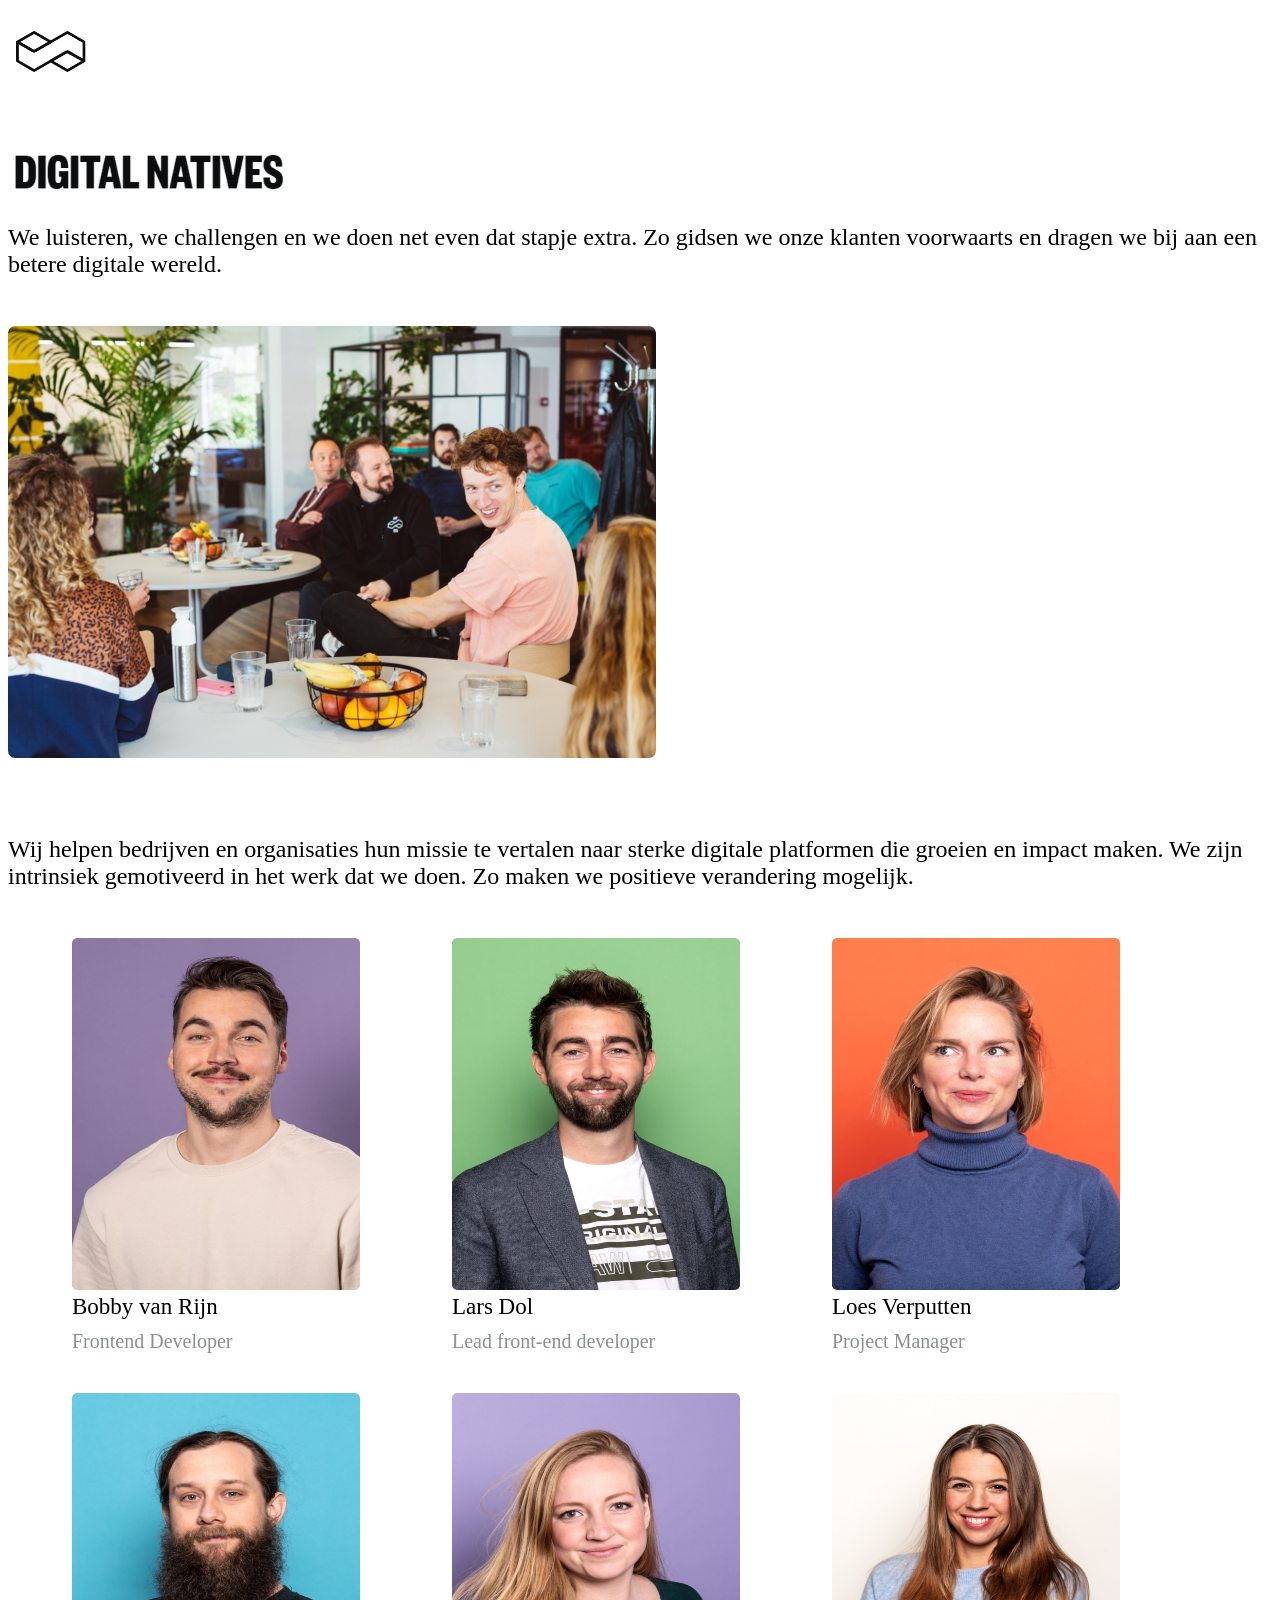
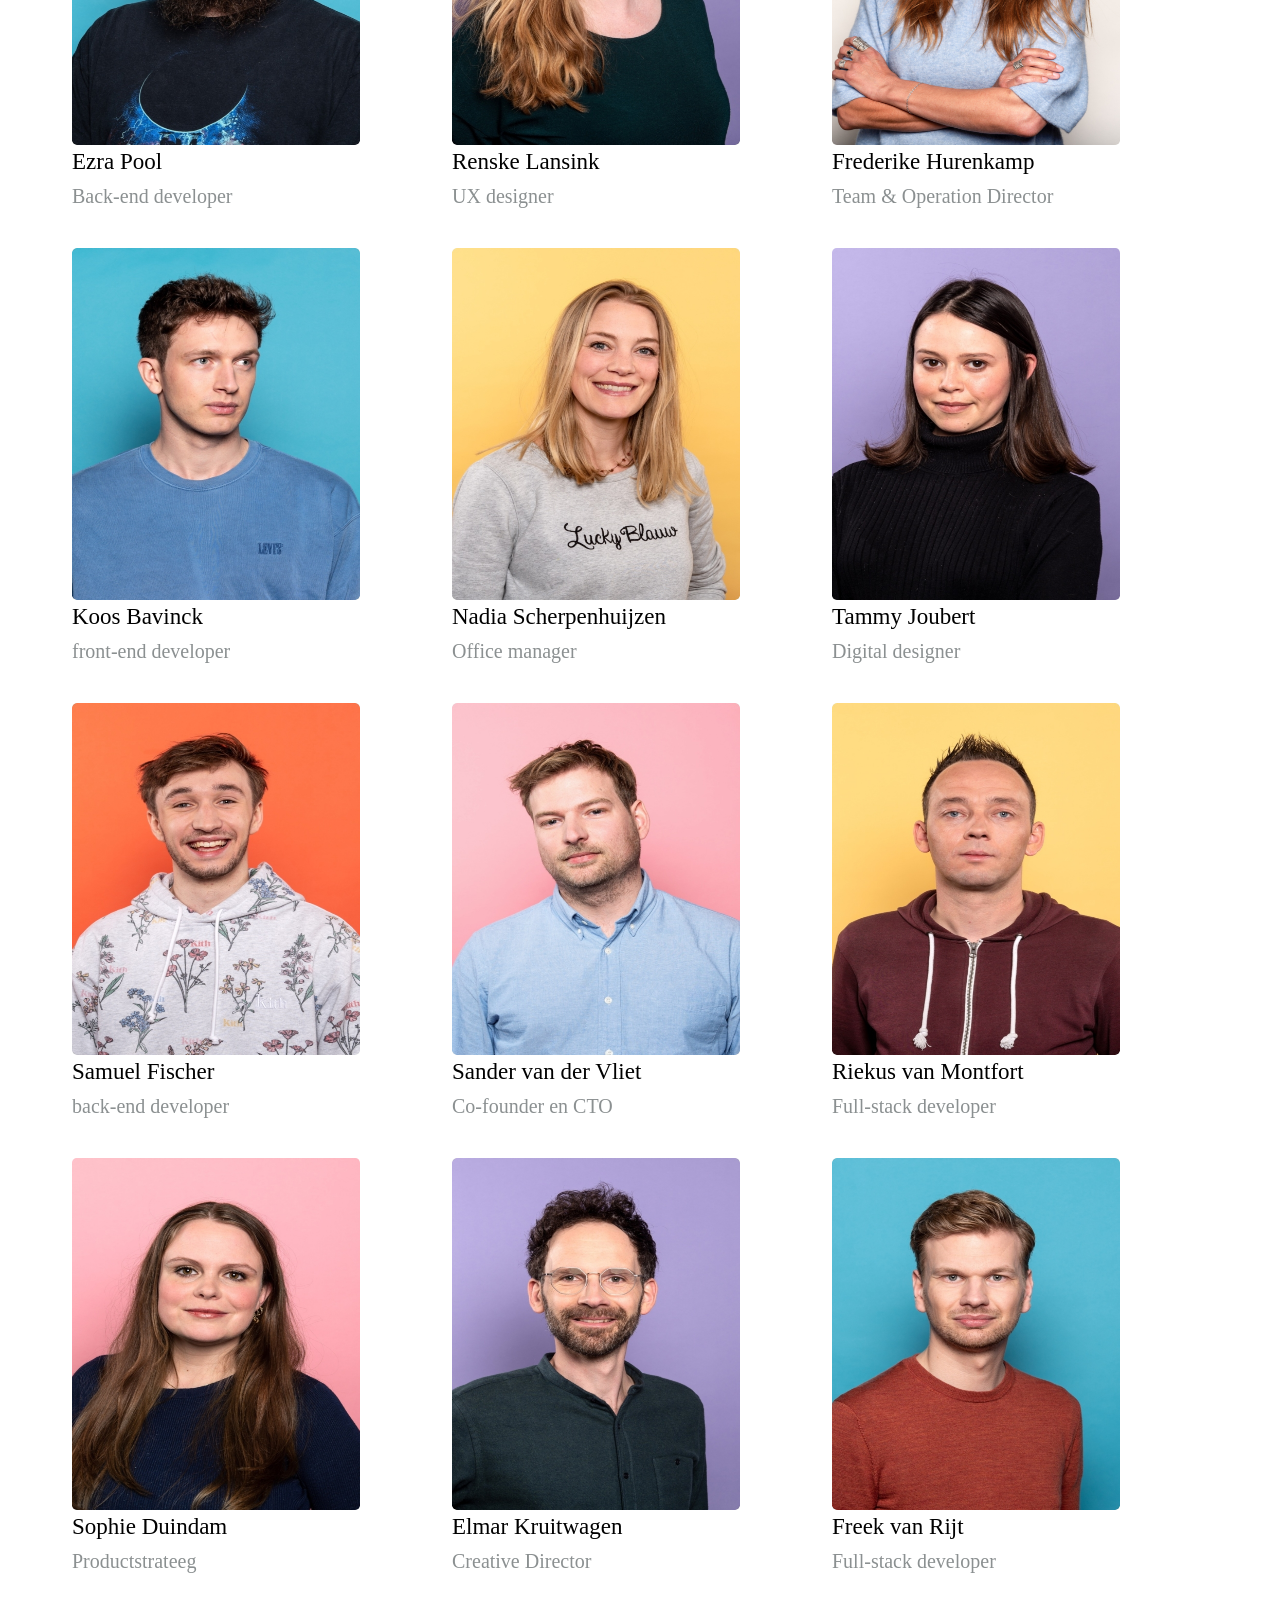
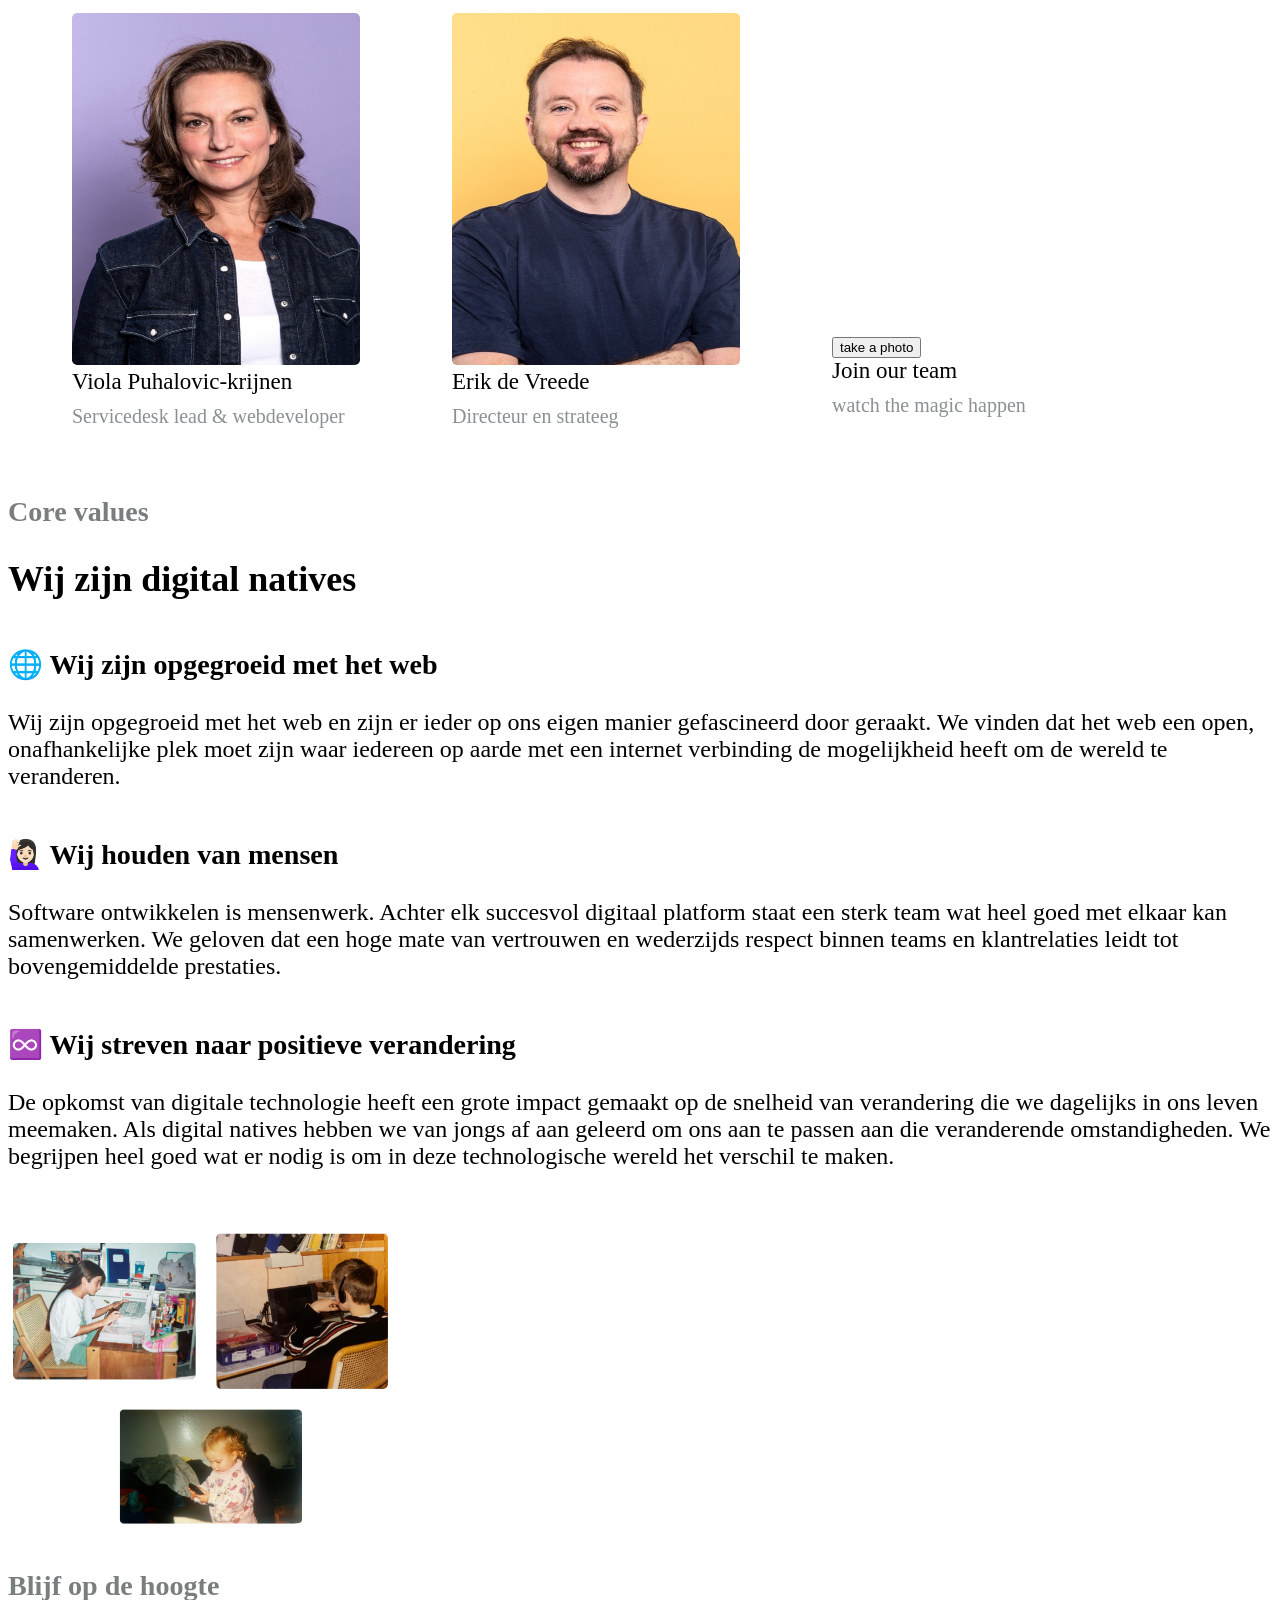
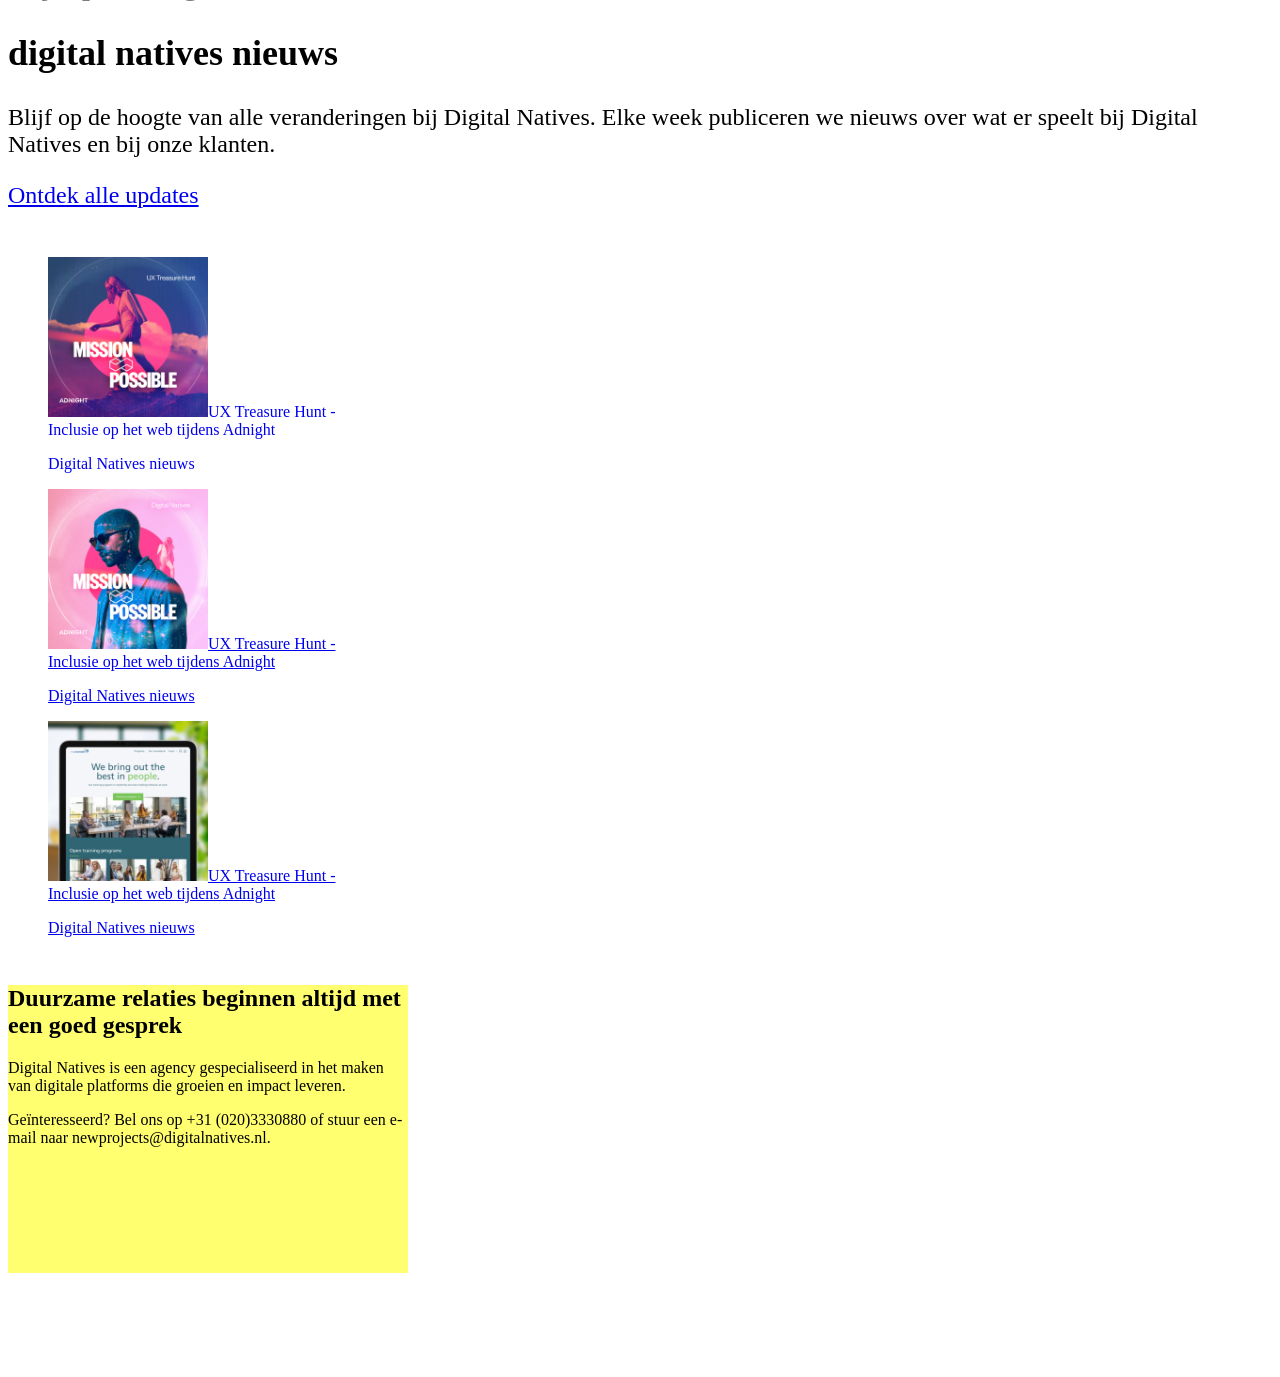
==== index.html @ a5abe955 "removed" ====
<!DOCTYPE html>
<html lang="nl">
<meta charset="UTF-8">
<meta name="viewport" content="width=device-width,initial-scale=1.0">
<link rel="stylesheet" href="./style.css">

<head>
    <title>Digital natives</title>
</head>


<body>
    <header>
        <div><img class="logo" src="./assets/logo screenshot.png" alt="logo digital natives"></div>
        <div><img class="hamburger-placeholder" src="./assets/hamburger_placeholder.png" alt="hamburger menu"></div>
    </header>

    <div> <img class="digital-natives" src="./assets/digital screenshot.png" alt="digital natives"></div>
    <main>

        <section class="text">We luisteren, we challengen en we doen net even dat stapje extra. Zo gidsen we onze
            klanten voorwaarts en dragen we bij
            aan een betere digitale wereld.</section>

        <section class="text">
            <div><img class="group-img" src="./assets/FINALS_DigitalNatives_©IrisDuvekot_020721_0322_©IrisDuvekot.jpg"
                    alt="foto van team digital natives"></div>
        </section>

        <section class="text">Wij helpen bedrijven en organisaties hun missie te vertalen naar sterke digitale
            platformen die groeien en impact maken.
            We zijn intrinsiek gemotiveerd in het werk dat we doen. Zo maken we positieve verandering mogelijk.
        </section>

        <section class="team-container">
            <div class="team-members">
                <div class="team-member-card">
                    <!-- <img class="team-member-sprite" src="./assets/developer.gif" alt="jim carreys riddler pixel sprite"> -->
                    <img class="team-member-img" src="./assets/Digital-Natives-Bobby.png"
                        alt=" foto van Bobby van Rijn">
                    <div class="team-member-details">
                        <div class="member-name">Bobby van Rijn</div>
                        <div class="member-job">Frontend Developer</div>
                    </div>
                </div>

                <div class="team-member-card">
                    <!-- <img class="team-member-sprite" src="./assets/developer.gif" alt="jim carreys riddler pixel sprite"> -->
                    <img class="team-member-img" src="./assets/Digital-Natives-Lars-1_2021-06-16-093903_nlkh.jpg"
                        alt=" foto van Lars Dol">
                    <div class="team-member-details">
                        <div class="member-name">Lars Dol</div>
                        <div class="member-job">Lead front-end developer</div>
                    </div>
                </div>

                <div class="team-member-card">
                    <!-- <img class="team-member-sprite" src="./assets/developer.gif" alt="pixel art cat"> -->
                    <img class="team-member-img" src="./assets/Digital-Natives-Loes-1_2021-06-16-093930_hazm.jpg"
                        alt=" foto van Loes Verputten">
                    <div class="team-member-details">
                        <div class="member-name">Loes Verputten</div>
                        <div class="member-job">Project Manager</div>
                    </div>
                </div>

                <div class="team-member-card">
                    <!-- <img class="team-member-sprite" src="./assets/developer.gif" alt="developer on laptop"> -->
                    <img class="team-member-img" src="./assets/Digital-Natives-Ezra-1_2021-06-16-093507_iihz.jpg"
                        alt=" foto van Ezra Pool">
                    <div class="team-member-details">
                        <div class="member-name">Ezra Pool</div>
                        <div class="member-job">Back-end developer</div>
                    </div>
                </div>

                <div class="team-member-card">
                    <!-- <img class="team-member-sprite" src="./assets/developer.gif" alt="pixel art cat"> -->
                    <img class="team-member-img" src="./assets/Digital-Natives-Renske-1_2021-06-16-094002_yfnk.jpg"
                        alt=" foto van Renske Lansink">
                    <div class="team-member-details">
                        <div class="member-name">Renske Lansink</div>
                        <div class="member-job">UX designer</div>
                    </div>
                </div>

                <div class="team-member-card">
                    <!-- <img class="team-member-sprite" src="./assets/developer.gif" alt="pixel art cat"> -->
                    <img class="team-member-img"
                        src="./assets/Digital-Natives-wit_HR_The-Headhshot-Studio_09_2022-04-26-101635_xkws.jpg"
                        alt=" foto van Frederike Hurenkamp">
                    <div class="team-member-details">
                        <div class="member-name">Frederike Hurenkamp</div>
                        <div class="member-job">Team & Operation Director</div>
                    </div>
                </div>

                <div class="team-member-card">
                    <!-- <img class="team-member-sprite" src="./assets/developer.gif" alt="pixel art cat"> -->
                    <img class="team-member-img" src="./assets/Digital-Natives-Koos-1_2021-06-16-093821_ylcq.jpg"
                        alt=" foto van Koos Bavinck">
                    <div class="team-member-details">
                        <div class="member-name">Koos Bavinck</div>
                        <div class="member-job">front-end developer</div>
                    </div>
                </div>

                <div class="team-member-card">
                    <!-- <img class="team-member-sprite" src="./assets/developer.gif" alt="pixel art cat"> -->
                    <img class="team-member-img" src="./assets/Digital-Natives-Nadia-1_2021-06-16-094638_sgjs.jpg"
                        alt=" foto van Nadia Scherpenhuijzen">
                    <div class="team-member-details">
                        <div class="member-name">Nadia Scherpenhuijzen</div>
                        <div class="member-job">Office manager</div>
                    </div>
                </div>

                <div class="team-member-card">
                    <!-- <img class="team-member-sprite" src="./assets/developer.gif" alt="pixel art cat"> -->
                    <img class="team-member-img" src="./assets/Digital-Natives-Tammy-1_2021-06-16-094338_gxsu.jpg"
                        alt=" foto van Tammy Joubert">
                    <div class="team-member-details">
                        <div class="member-name">Tammy Joubert</div>
                        <div class="member-job">Digital designer</div>
                    </div>
                </div>

                <div class="team-member-card">
                    <!-- <img class="team-member-sprite" src="./assets/developer.gif" alt="pixel art cat"> -->
                    <img class="team-member-img" src="./assets/Digital-Natives-Samuel-1_2021-06-16-094101_npqp.jpg"
                        alt=" foto van Samuel Fischer">
                    <div class="team-member-details">
                        <div class="member-name">Samuel Fischer</div>
                        <div class="member-job">back-end developer</div>
                    </div>
                </div>

                <div class="team-member-card">
                    <!-- <img class="team-member-sprite" src="./assets/developer.gif" alt="pixel art cat"> -->
                    <img class="team-member-img" src="./assets/Digital-Natives-Sander-1_2021-06-16-094133_czfi.jpg"
                        alt=" foto van Sander van der Vliet">
                    <div class="team-member-details">
                        <div class="member-name">Sander van der Vliet</div>
                        <div class="member-job">Co-founder en CTO</div>
                    </div>
                </div>

                <div class="team-member-card">
                    <!-- <img class="team-member-sprite" src="./assets/developer.gif" alt="pixel art cat"> -->
                    <img class="team-member-img" src="./assets/Digital-Natives-Riekus-1_2021-06-16-094029_dquk.jpg"
                        alt=" foto van Riekus van Montfort">
                    <div class="team-member-details">
                        <div class="member-name">Riekus van Montfort</div>
                        <div class="member-job">Full-stack developer</div>
                    </div>
                </div>

                <div class="team-member-card">
                    <!-- <img class="team-member-sprite" src="./assets/developer.gif" alt="pixel art cat"> -->
                    <img class="team-member-img" src="./assets/Digital-Natives-Sophie-1_2021-06-16-094238_hgxa.jpg"
                        alt=" foto van Sophie Duindam">
                    <div class="team-member-details">
                        <div class="member-name">Sophie Duindam</div>
                        <div class="member-job">Productstrateeg</div>
                    </div>
                </div>

                <div class="team-member-card">
                    <!-- <img class="team-member-sprite" src="./assets/developer.gif" alt="pixel art cat"> -->
                    <img class="team-member-img" src="./assets/Digital-Natives-Elmar-1_2021-06-16-093217_pbvo.jpg"
                        alt=" foto van Elmar Kruitwagen">
                    <div class="team-member-details">
                        <div class="member-name">Elmar Kruitwagen</div>
                        <div class="member-job">Creative Director</div>
                    </div>
                </div>

                <div class="team-member-card">
                    <!-- <img class="team-member-sprite" src="./assets/developer.gif" alt="pixel art cat"> -->
                    <img class="team-member-img" src="./assets/Digital-Natives-Freek-1_2021-06-16-093606_eddi.jpg"
                        alt=" foto van Freek van Rijt">
                    <div class="team-member-details">
                        <div class="member-name">Freek van Rijt</div>
                        <div class="member-job">Full-stack developer</div>
                    </div>
                </div>

                <div class="team-member-card">
                    <!-- <img class="team-member-sprite" src="./assets/developer.gif" alt="pixel art cat"> -->
                    <img class="team-member-img" src="./assets/Digital-Natives-Viola-1_2021-06-16-094502_kpjb.jpg"
                        alt=" foto van Viola Puhalovic-krijnen">
                    <div class="team-member-details">
                        <div class="member-name">Viola Puhalovic-krijnen</div>
                        <div class="member-job">Servicedesk lead & webdeveloper</div>
                    </div>
                </div>

                <div class="team-member-card">
                    <!-- <img class="team-member-sprite" src="./assets/developer.gif" alt="pixel art cat"> -->
                    <img class="team-member-img" src="./assets/Digital-Natives-Erik-1_2021-06-16-093453_pjyn.jpg"
                        alt=" foto van Erik de Vreede">
                    <div class="team-member-details">
                        <div class="member-name">Erik de Vreede</div>
                        <div class="member-job">Directeur en strateeg</div>
                    </div>
                </div>

                <div class="team-member-card">
                    <div><!-- take a picture -->
                        <video id="video" height="200" autoplay></video>
                        <button id="snap">take a photo</button>
                        <canvas id="canvas" data-hidden="true" width="640" height="480"></canvas>
                    </div>
                    <div class="team-member-details">
                        <div class="member-name">Join our team</div>
                        <div class="member-job">watch the magic happen</div>
                    </div>
                </div>
            </div>

        




        </section>

        <section class="text2">
            <div>
                <h3 class="grey">Core values</h3>
                <h2>Wij zijn digital natives</h2>
            </div>
        </section>

        <section class="text2">

            <h3>🌐 Wij zijn opgegroeid met het web</h3>
            <p> Wij zijn opgegroeid met het web en zijn er ieder op ons eigen manier gefascineerd door geraakt. We
                vinden dat
                het web
                een open, onafhankelijke plek moet zijn waar iedereen op aarde met een internet verbinding de
                mogelijkheid heeft
                om de
                wereld te veranderen.</p>

        </section>

        <section class="text2">
            <h3>🙋🏻‍♀️ Wij houden van mensen</h3>
            <p>Software ontwikkelen is mensenwerk. Achter elk succesvol digitaal platform staat een sterk team wat heel
                goed met
                elkaar
                kan samenwerken. We geloven dat een hoge mate van vertrouwen en wederzijds respect binnen teams en
                klantrelaties
                leidt
                tot bovengemiddelde prestaties.</p>

        </section>

        <section class="text2">
            <h3>♾️ Wij streven naar positieve verandering</h3>

            <p>De opkomst van digitale technologie heeft een grote impact gemaakt op de snelheid van verandering die we
                dagelijks in
                ons leven meemaken. Als digital natives hebben we van jongs af aan geleerd om ons aan te passen aan die
                veranderende
                omstandigheden. We begrijpen heel goed wat er nodig is om in deze technologische wereld het verschil te
                maken.
            </p>


        </section>

        <section class="img-display">
            <img class="display-imgs" src="./assets/placeholder_img.png" alt="collectie retro fotos">
        </section>

        <section class="text2">
            <div>
                <h3 class="grey">Blijf op de hoogte</h3>
                <h2>digital natives nieuws</h2>
            </div>

            <p>Blijf op de hoogte van alle veranderingen bij Digital Natives. Elke week publiceren we nieuws over wat er
                speelt bij
                Digital Natives en bij onze klanten.</p>

            <a href="https://www.digitalnatives.nl/magazine/articles/digital-natives">Ontdek alle updates</a>


        </section>

        <section class="list-news">
            <ul class="news-list">
                <li class="li-news"><a
                        href="https://www.digitalnatives.nl/magazine/inclusie-op-het-web-tijdens-adnight">
                        <img class="img-links" src="./assets/Adnight-UX-.jpg" alt="img link" <h4>UX Treasure Hunt -
                        Inclusie op het web tijdens Adnight
                        </h4>
                        <p>Digital Natives nieuws</p>
                    </a></li>
                <li><a href="https://www.digitalnatives.nl/magazine/inclusie-op-het-web-tijdens-adnight">
                        <img class="img-links" src="./assets/Adnight-Digital-Natives-Mission-Possible.jpg"
                            alt="img link" <h4>UX Treasure Hunt - Inclusie op het web tijdens Adnight
                        </h4>
                        <p>Digital Natives nieuws</p>
                    </a></li>
                <li><a href="https://www.digitalnatives.nl/magazine/inclusie-op-het-web-tijdens-adnight">
                        <img class="img-links" src="./assets/Krauthammer.png" alt="img link" <h4>UX Treasure Hunt -
                        Inclusie op het web tijdens Adnight
                        </h4>
                        <p>Digital Natives nieuws</p>
                    </a></li>
            </ul>
        </section>

        <section class="contact-informations">
            <h2>Duurzame relaties beginnen altijd met een goed gesprek</h2>
            <p>Digital Natives is een agency gespecialiseerd in het maken van digitale platforms die groeien en impact
                leveren.

            <p> Geïnteresseerd? Bel ons op +31 (020)3330880 of stuur een e-mail naar newprojects@digitalnatives.nl.</p>
            </p>
        </section>

    </main>

    <footer>

    </footer>
    <script src="./main.js"></script>

</body>
---- style.css ----
:root


body {
    font-family: 'Gill Sans', 'Gill Sans MT';
    display: flex;
    flex-direction: column;

}

header {
    display: flex;
    width: 100%;
    flex-direction: row;
    margin-bottom: 1em;
    /* position: fixed; */
}


.logo {
    height: 5em;
}

.hamburger-placeholder {
    height: 2.5em;
    margin-left: 13.3em;
    margin-top: 1.5em;
   
}


.digital-natives {
    height: 4em;
    margin-top: 2em;
    margin-bottom: 1em;
}

.text {
    font-size: 25px;
    margin-bottom: 2em;

}

.text2 {
    opacity: 1;
    font-size: 25px;
    margin-bottom: 2em;
    transition: all 360ms ease-out;
    transition: transform 0.7s cubic-bezier(0.68, -0.6, 0.32, 1.6);
    transform: translateY(100%);
}

.show {
    opacity: 1;
    transform: translateY(0);
}


.group-img {
    height: auto;
    width: 27em;
    max-width: 100%;
    border-radius: 0.3em;
    margin-bottom: 1em;
}


main{
    align-items: center;
}

.team-container {
    display: flex;
    flex-direction: column;
    flex-wrap: wrap;

}

.team-members {
    display: flex;
    flex-wrap: wrap;
    flex-direction: row;
    position: relative;

}

.team-member-card {
    width: 50%;

    /* flex-grow: 1; */
}

/* als er 2 kolommen kunnne
dan krijgen de cards width: 50%
*/

/* als er 3 kolommen kunnne
dan krijgen de cards width:30%
*/

.team-member-img {
    height: 20em;
    width: 15em;
    border-radius: 0.3em;
    position: relative;
}

.team-join-img {
    height: 20em;
    width: 15em;
    border-radius: 0.3em;
    position: relative;
}

.team-member-img:hover {
    transition: 0.6s ease-in-out;
    opacity: 0;

}

.team-member-sprite {
    /* opacity: 0; */
    height: 3em;
    width: 4em;
    z-index: 3;
    float: left;
    position: relative;
    top: 22em;
    margin-left: 10em;


}

.team-member-sprite:hover {
    animation-name: bounce;
    animation-duration: 2.2s;
    animation-iteration-count: 1s;
}

#video {
        height: 20em;
        width: 16em;
        border-radius: 0.3em;
        position: relative;
}

canvas[data-hidden=true] {
    display: none;
}

/* bounce animation */

@keyframes bounce {
    0% {
        top: 21em
    }

    50% {
        top: 23em
    }

    100% {
        top: 22em;
    }
}


.member-name {
    font-size: 16px;
}

.member-job {
    font-size: 14px;
    margin-bottom: 2em;
    margin-top: 0.5em;
    color: rgb(139, 144, 145);
}

.grey {
    color: rgb(122, 126, 126);
}

.display-imgs {
    height: 20em;
}


.news-list {
    display: flex;
    flex-direction: column;
    width: 20em;
    list-style: none;
}

.li-news {
    display: flex;
    flex-direction: row;
}

.li-news a {
    text-decoration: none;
}

.img-links {
    height: 10em;
    width: auto;
}



.contact-informations {
    background-color: rgb(255, 255, 112);
    height: 18em;
    margin-bottom: 6em;
    margin-top: 2em;
    width: 25em;
}


/* tablet scherm */
@media screen and (min-width: 768px) {
    .team-member-card {
        width: 30%;
        margin-left: 1.4em;
        /* flex-grow: 1; */
    }

    .member-name {
        font-size: 20px;
    }

    .member-job {
        font-size: 16px;
        margin-bottom: 2em;
        margin-top: 0.5em;
        color: rgb(139, 144, 145);
    }

    .team-member-img {
        height: 20em;
        width: 15em;
        border-radius: 0.3em;
        position: relative;
    }

    .team-join-img {
        height: 20em;
        width: 15em;
        border-radius: 0.3em;
        position: relative;
    }

    .text {
        font-size: 24px;
        margin-bottom: 2em;

    }

    .text2 {
        opacity: 1;
        font-size: 24px;
        margin-bottom: 2em;
        transition: all 360ms ease-out;
        transition: transform 0.7s cubic-bezier(0.68, -0.6, 0.32, 1.6);
        transform: translateY(100%);
    }

    .show {
        opacity: 1;
        transform: translateY(0);
    }
}

/* laptop scherm */
@media screen and (min-width: 1024px) {



    .hamburger-placeholder {
            height: 2.5em;
            margin-left: 93em;
            margin-top: 1.5em;
    
        }




    .team-member-card {
        width: 25%;
        margin-left: 4em;

    }

    .member-name {
        font-size: 23px;
    }

    .member-job {
        font-size: 20px;
        margin-bottom: 2em;
        margin-top: 0.5em;
        color: rgb(139, 144, 145);
    }

    .team-member-img {
        height: 22em;
        width: 18em;
        border-radius: 0.3em;
        position: relative;
    }

    .team-join-img {
        height: 22em;
        width: 18em;
        border-radius: 0.3em;
        position: relative;
    }


}

/* groot laptop scherm */
@media screen and (min-width: 1440px) {



    .team-member-card {
        width: 20%;

        /* flex-grow: 1; */
    }
}
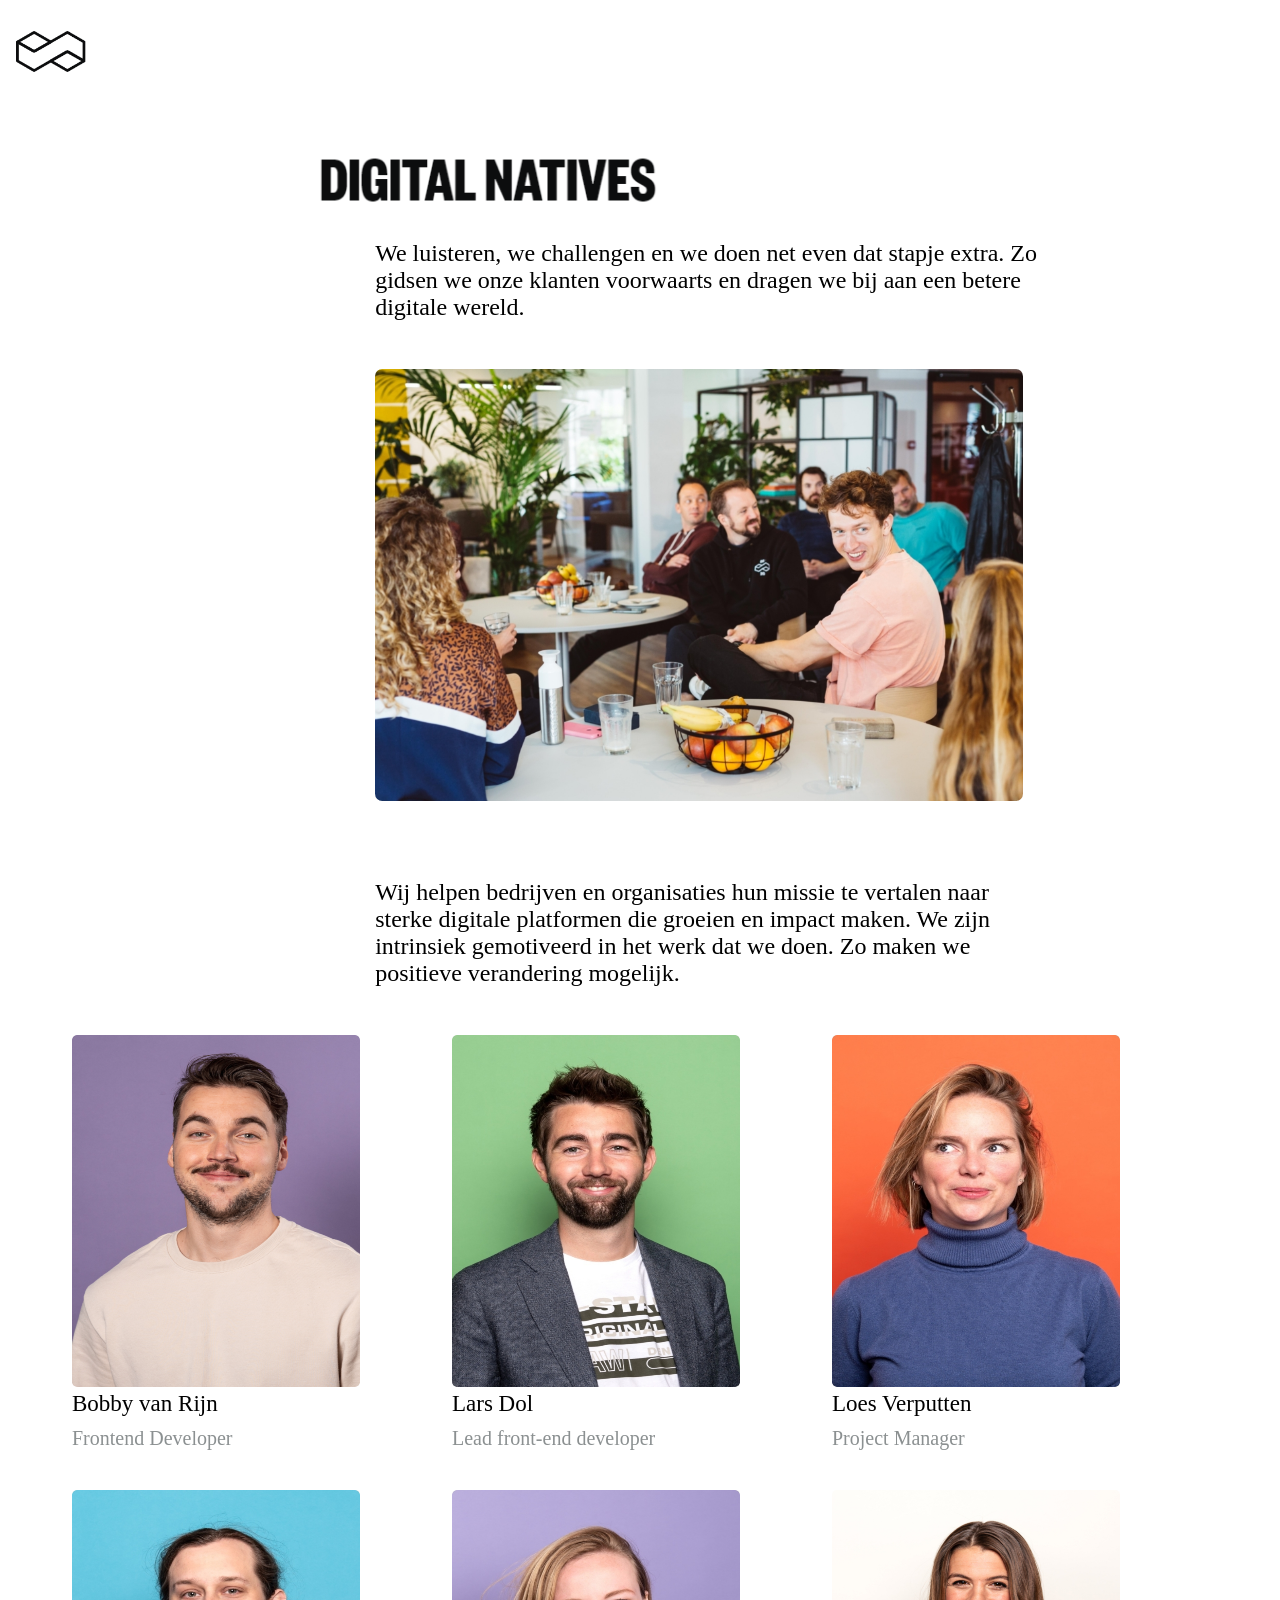
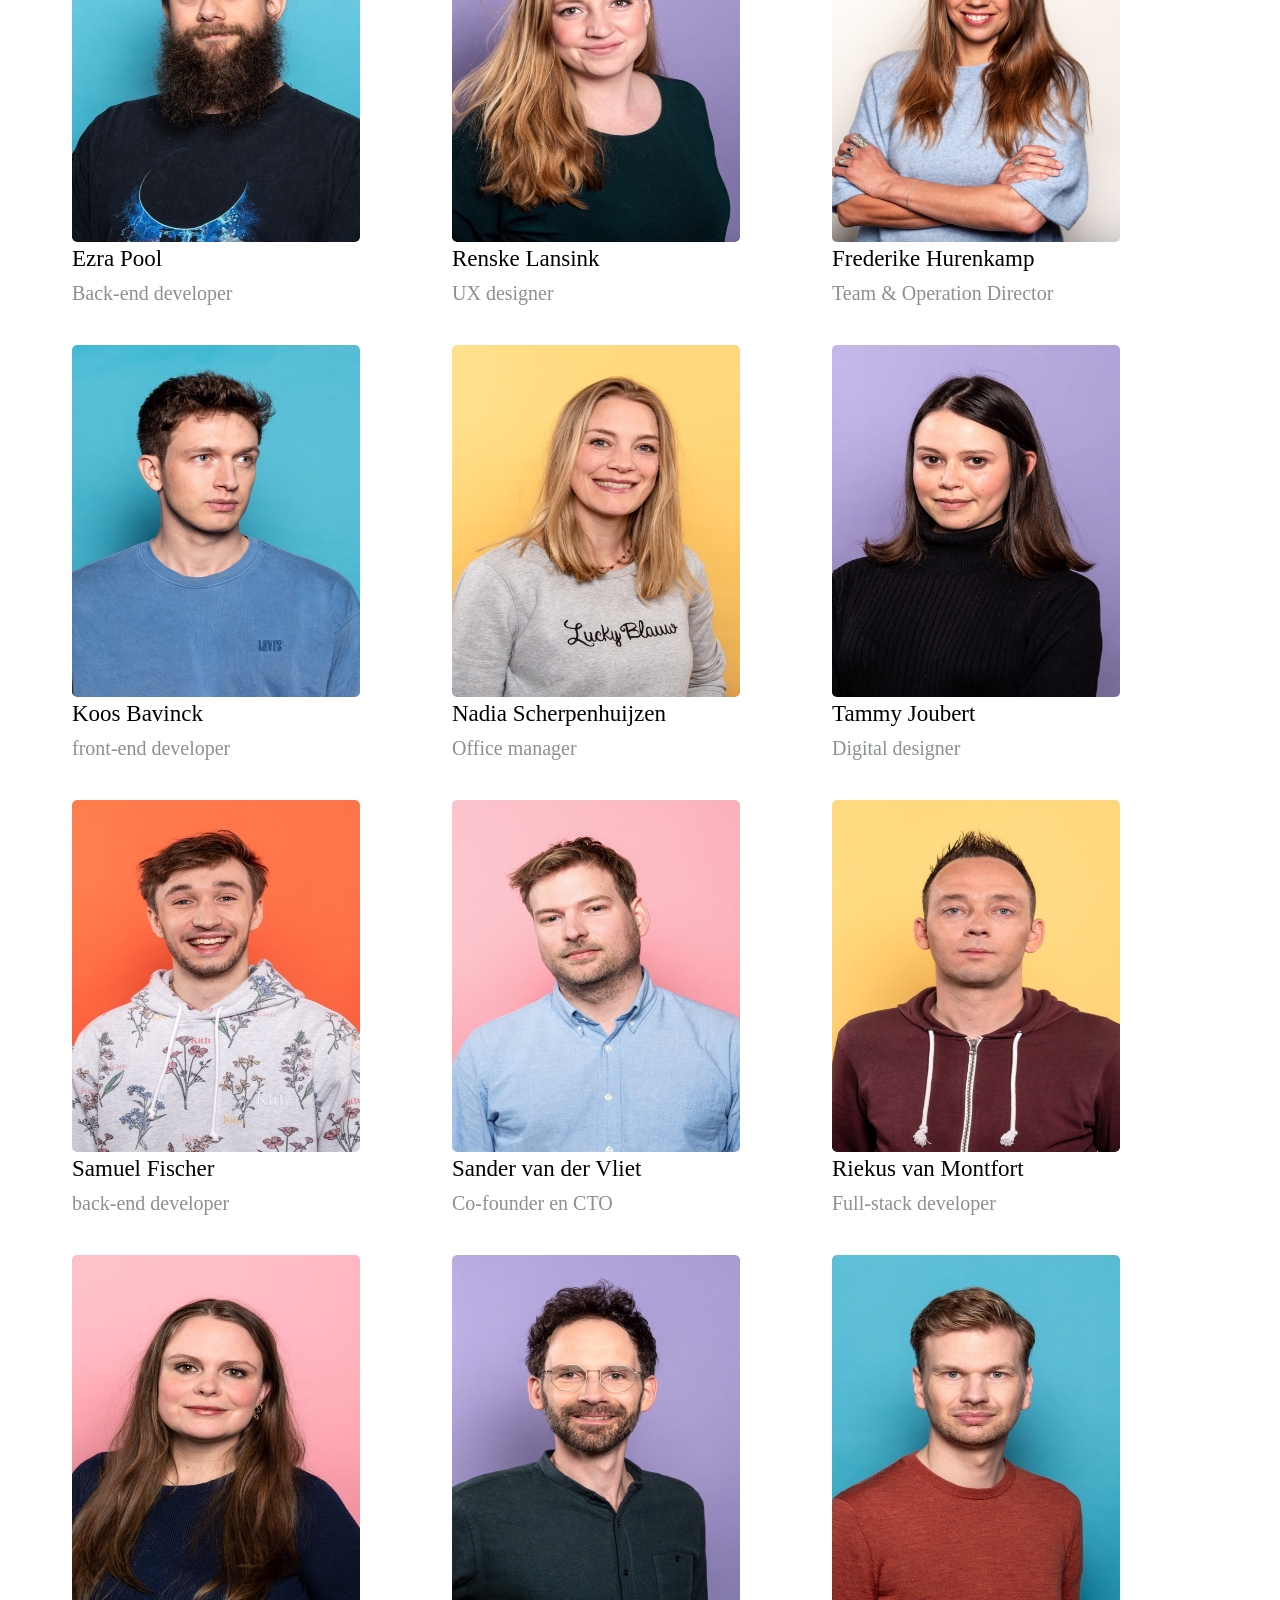
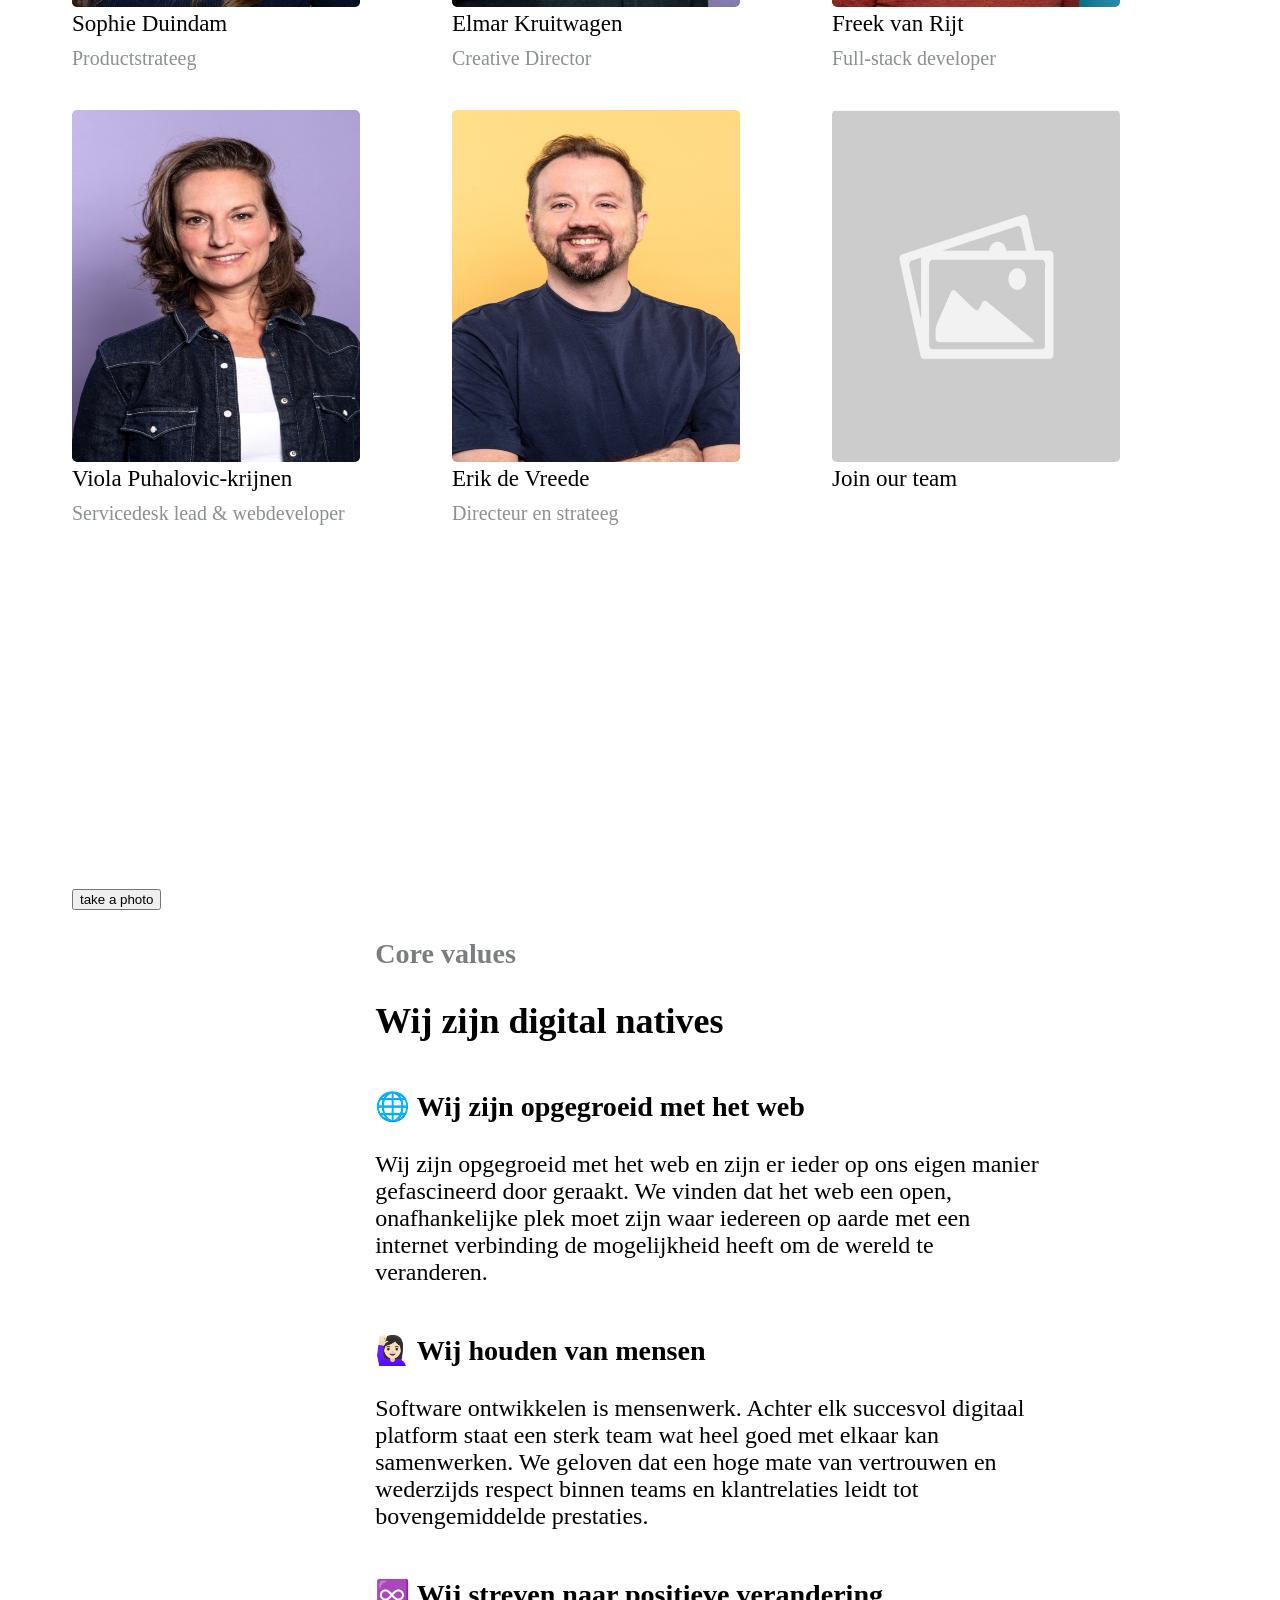
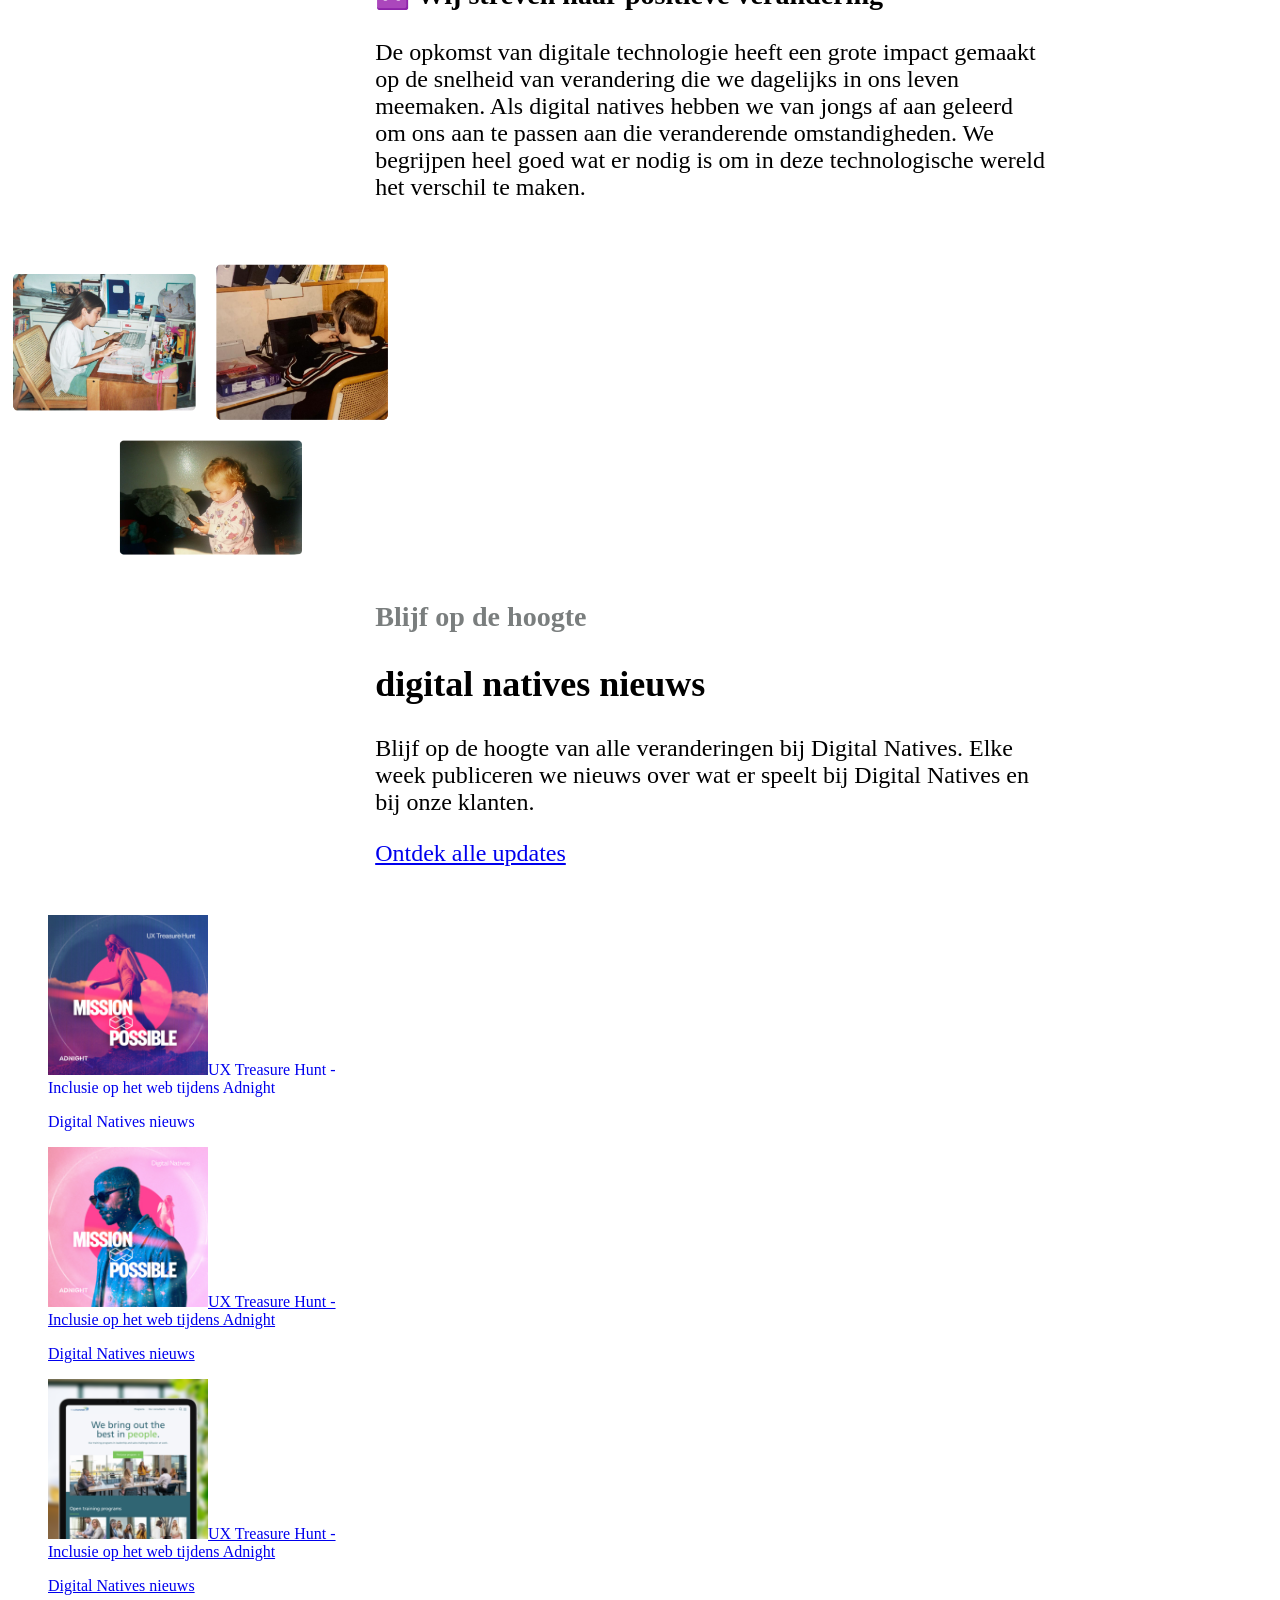
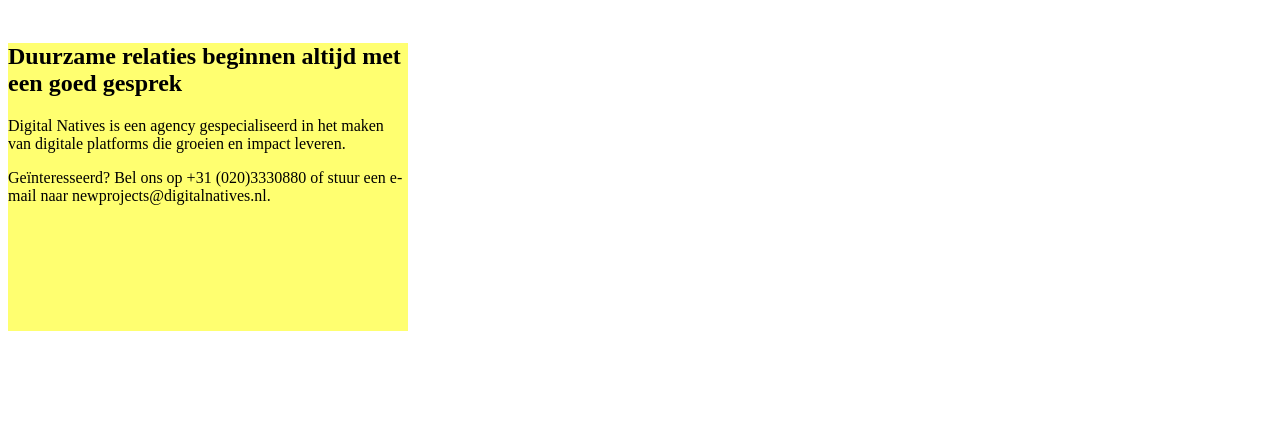
==== commit f05349f3: "last push" ====
--- a/index.html
+++ b/index.html
@@ -206,19 +206,26 @@
                 </div>
 
                 <div class="team-member-card">
+                    <!-- <img class="team-member-sprite" src="./assets/developer.gif" alt="pixel art cat"> -->
+                    <img class="team-member-img" src="./assets/foto-placeholder.jpg" alt=" placeholder_img">
+                    <div class="team-member-details">
+                        <div class="member-name">Join our team</div>
+                        <div class="member-job"></div>
+                    </div>
+                </div>
+
+                <div class="team-member-card">
                     <div><!-- take a picture -->
                         <video id="video" height="200" autoplay></video>
                         <button id="snap">take a photo</button>
                         <canvas id="canvas" data-hidden="true" width="640" height="480"></canvas>
                     </div>
-                    <div class="team-member-details">
-                        <div class="member-name">Join our team</div>
-                        <div class="member-job">watch the magic happen</div>
-                    </div>
                 </div>
             </div>
 
-        
+            </div>
+
+
 
 
 
--- a/style.css
+++ b/style.css
@@ -220,6 +220,15 @@
 
 /* tablet scherm */
 @media screen and (min-width: 768px) {
+
+    .digital-natives {
+            height: 5em;
+            margin-top: 2em;
+            margin-bottom: 1em;
+            margin-left: 19em
+        }
+
+
     .team-member-card {
         width: 30%;
         margin-left: 1.4em;
@@ -254,6 +263,8 @@
     .text {
         font-size: 24px;
         margin-bottom: 2em;
+        width: 28em;
+        margin-left: 15.3em;
 
     }
 
@@ -264,6 +275,9 @@
         transition: all 360ms ease-out;
         transition: transform 0.7s cubic-bezier(0.68, -0.6, 0.32, 1.6);
         transform: translateY(100%);
+        width: 28em;
+        margin-left: 15.3em;
+
     }
 
     .show {
@@ -279,7 +293,7 @@
 
     .hamburger-placeholder {
             height: 2.5em;
-            margin-left: 93em;
+            margin-left: 75em;
             margin-top: 1.5em;
     
         }
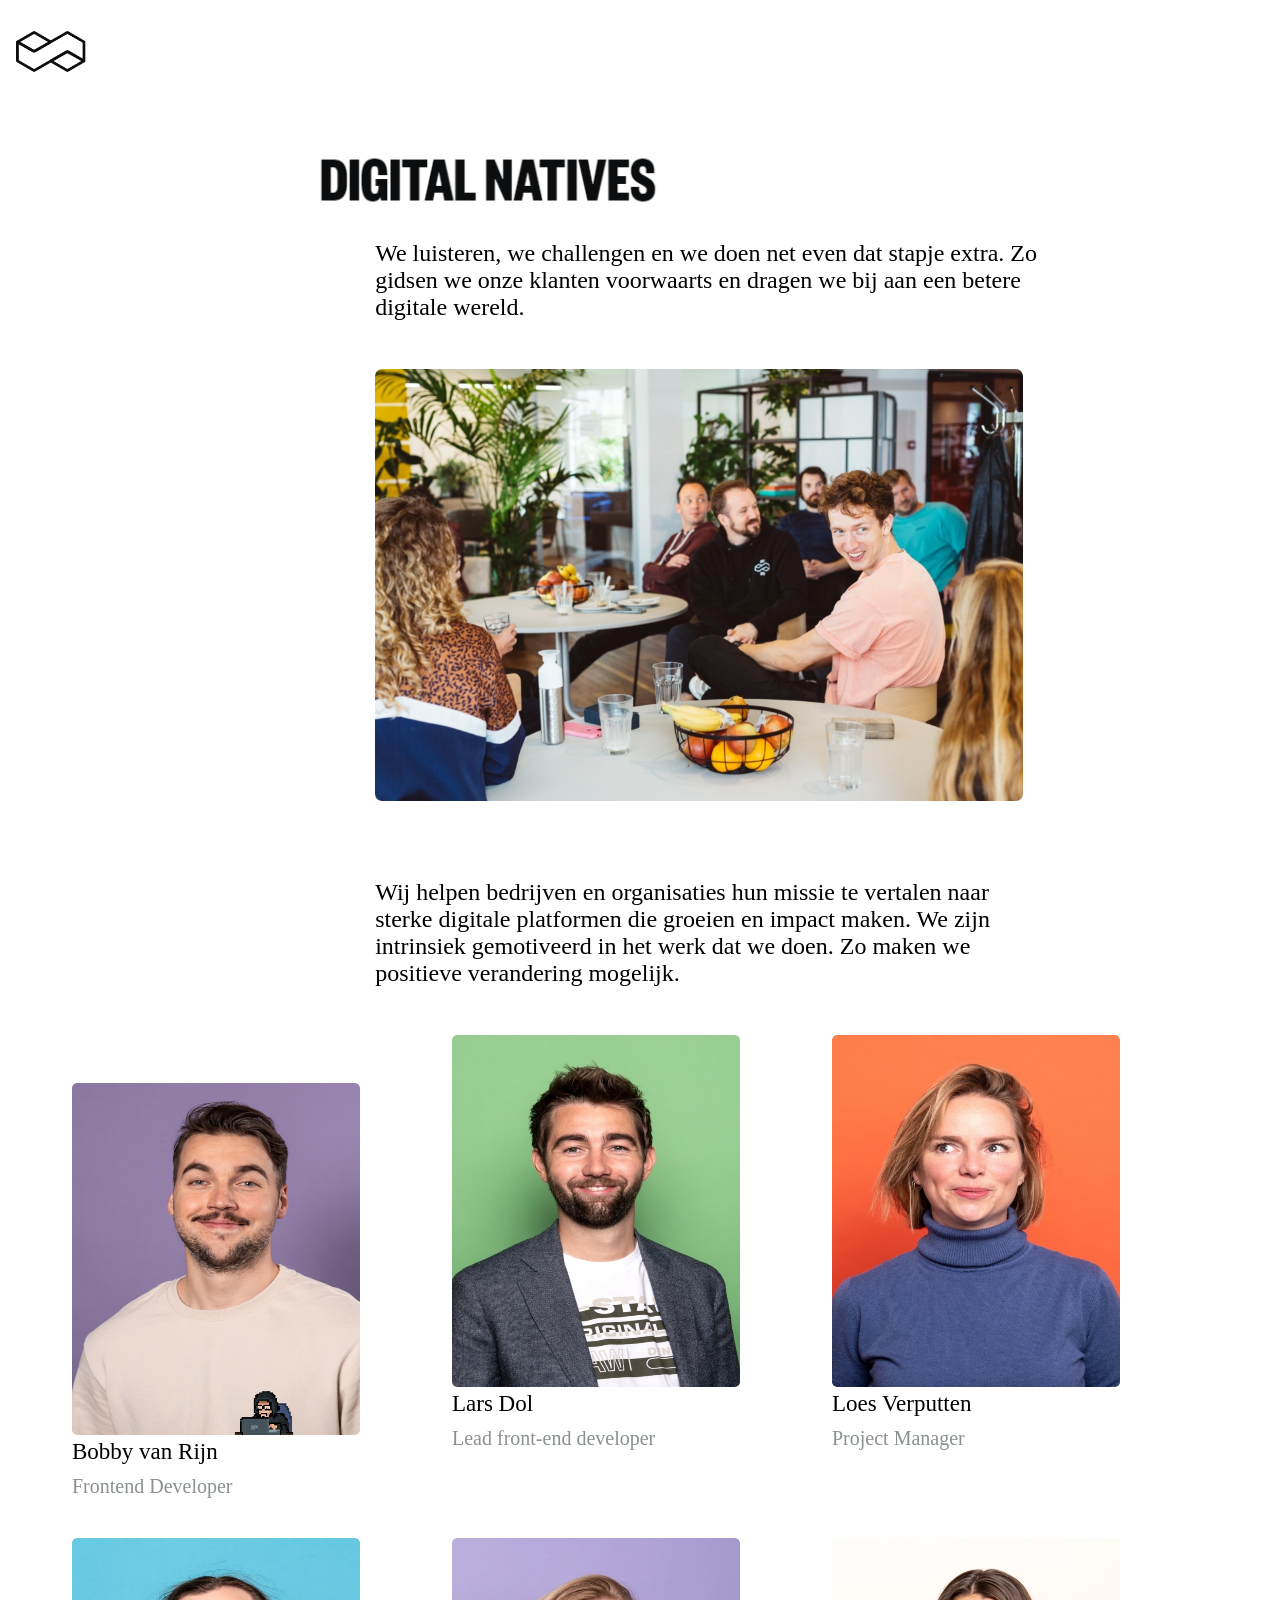
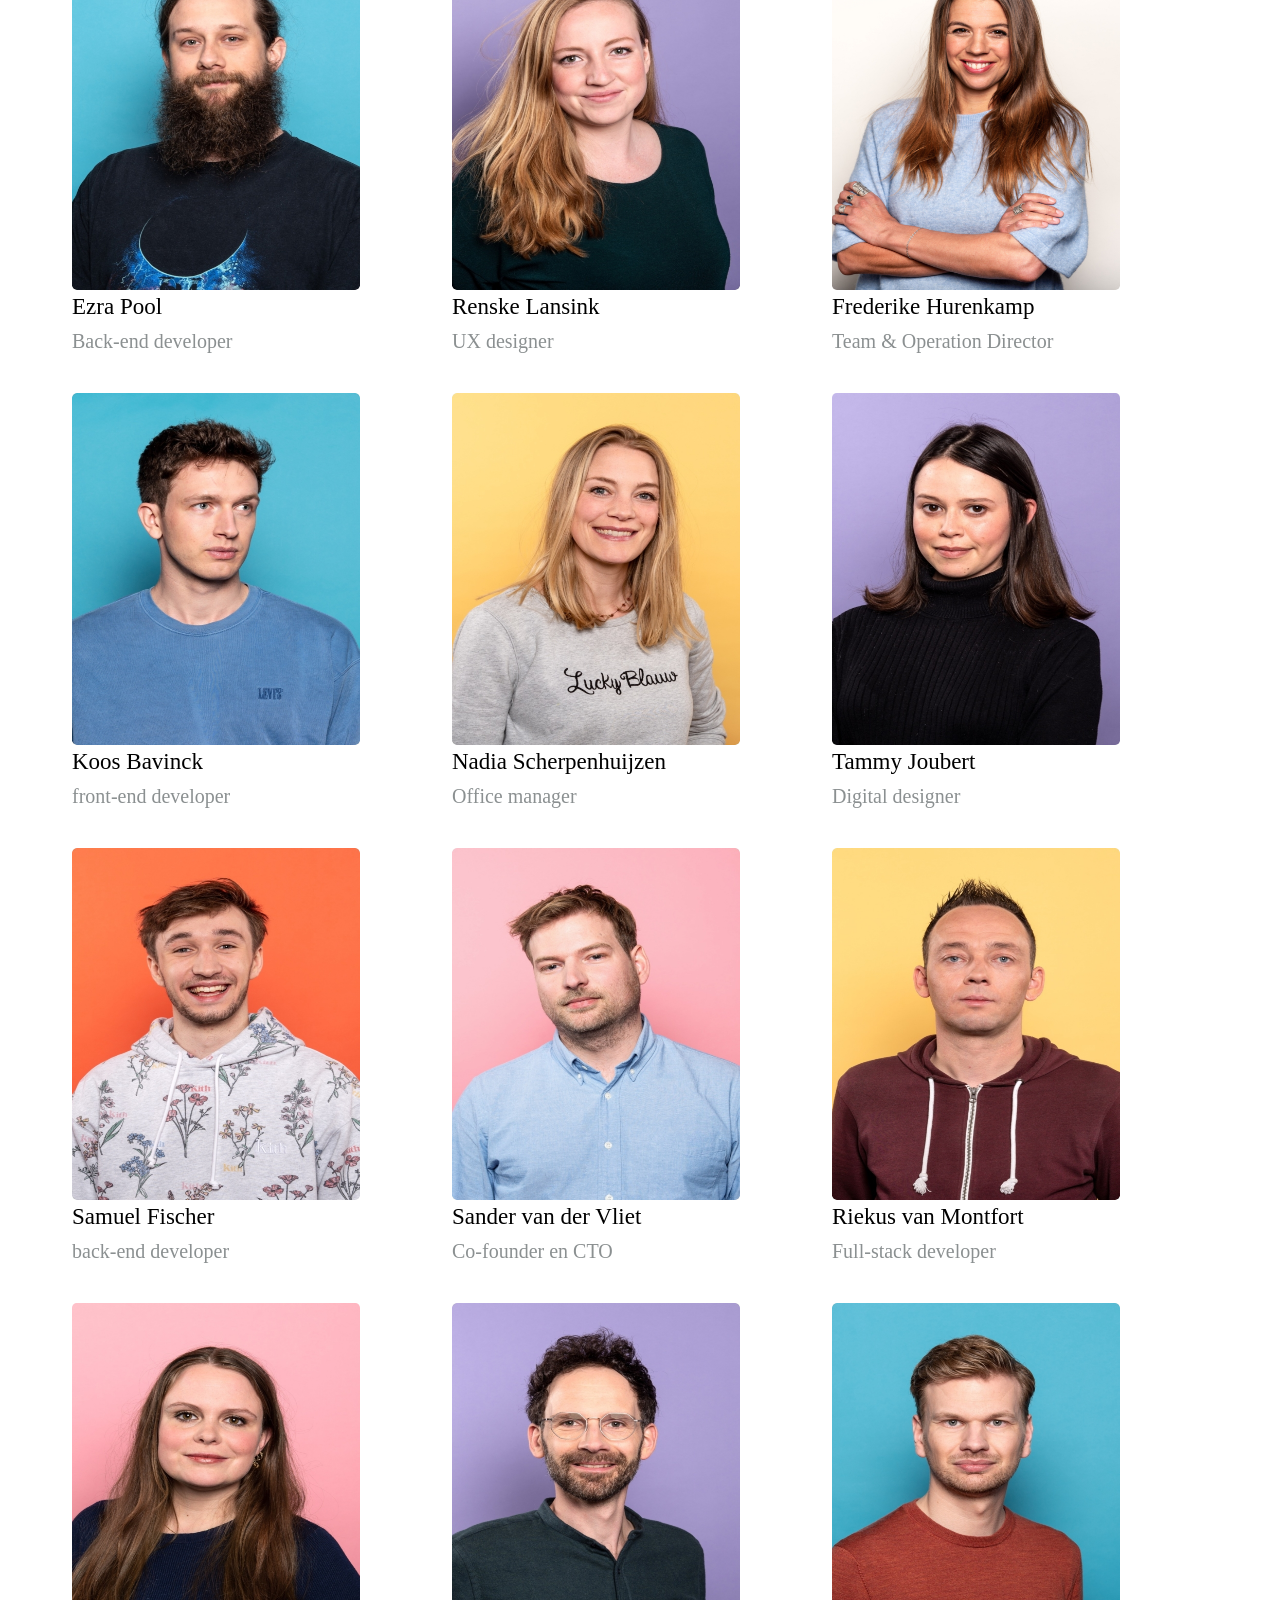
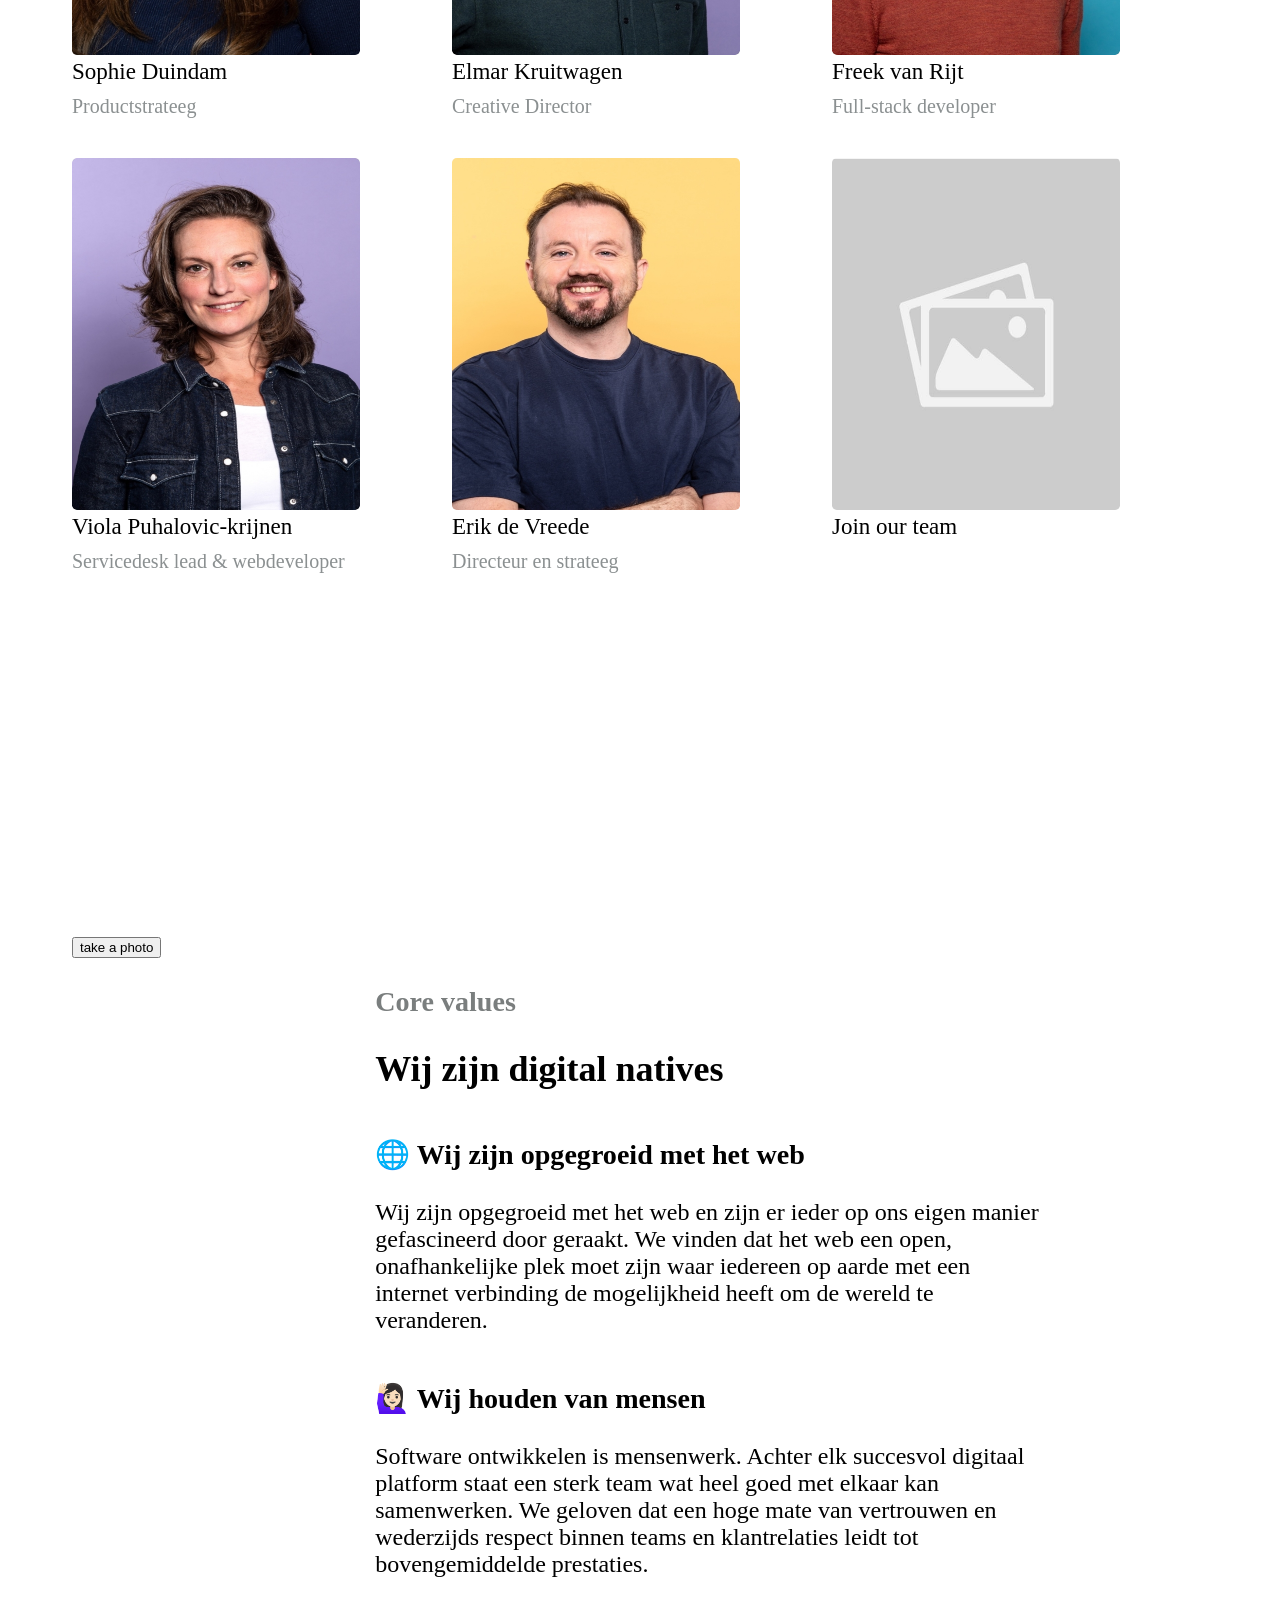
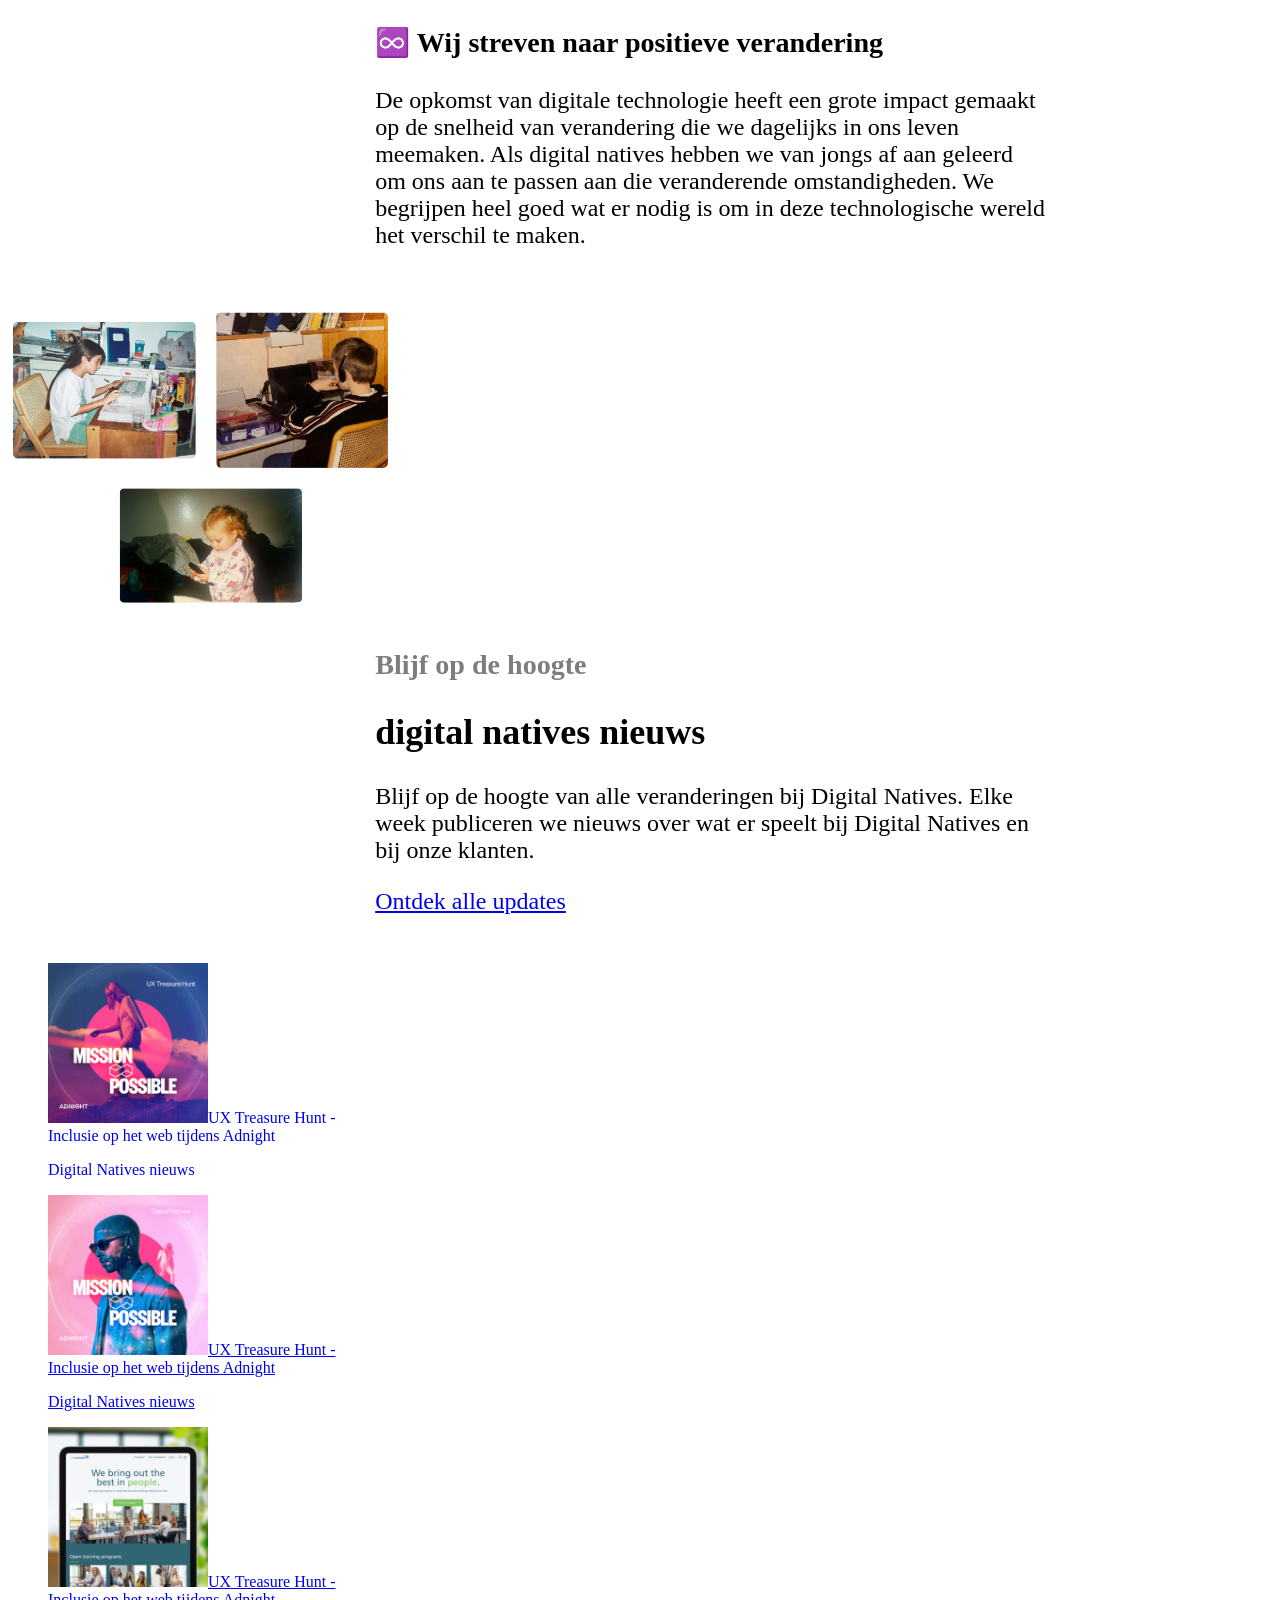
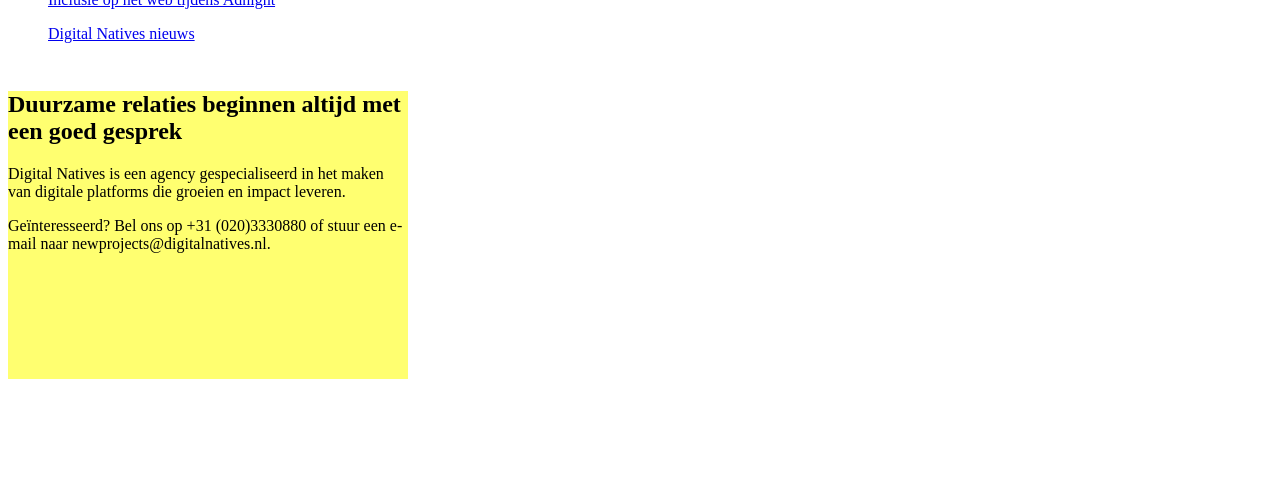
==== commit b8e202b0: "p" ====
--- a/index.html
+++ b/index.html
@@ -17,6 +17,7 @@
 
     <div> <img class="digital-natives" src="./assets/digital screenshot.png" alt="digital natives"></div>
     <main>
+    
 
         <section class="text">We luisteren, we challengen en we doen net even dat stapje extra. Zo gidsen we onze
             klanten voorwaarts en dragen we bij
@@ -35,7 +36,7 @@
         <section class="team-container">
             <div class="team-members">
                 <div class="team-member-card">
-                    <!-- <img class="team-member-sprite" src="./assets/developer.gif" alt="jim carreys riddler pixel sprite"> -->
+                    <img class="team-member-sprite" src="./assets/developer.gif" alt="jim carreys riddler pixel sprite">
                     <img class="team-member-img" src="./assets/Digital-Natives-Bobby.png"
                         alt=" foto van Bobby van Rijn">
                     <div class="team-member-details">
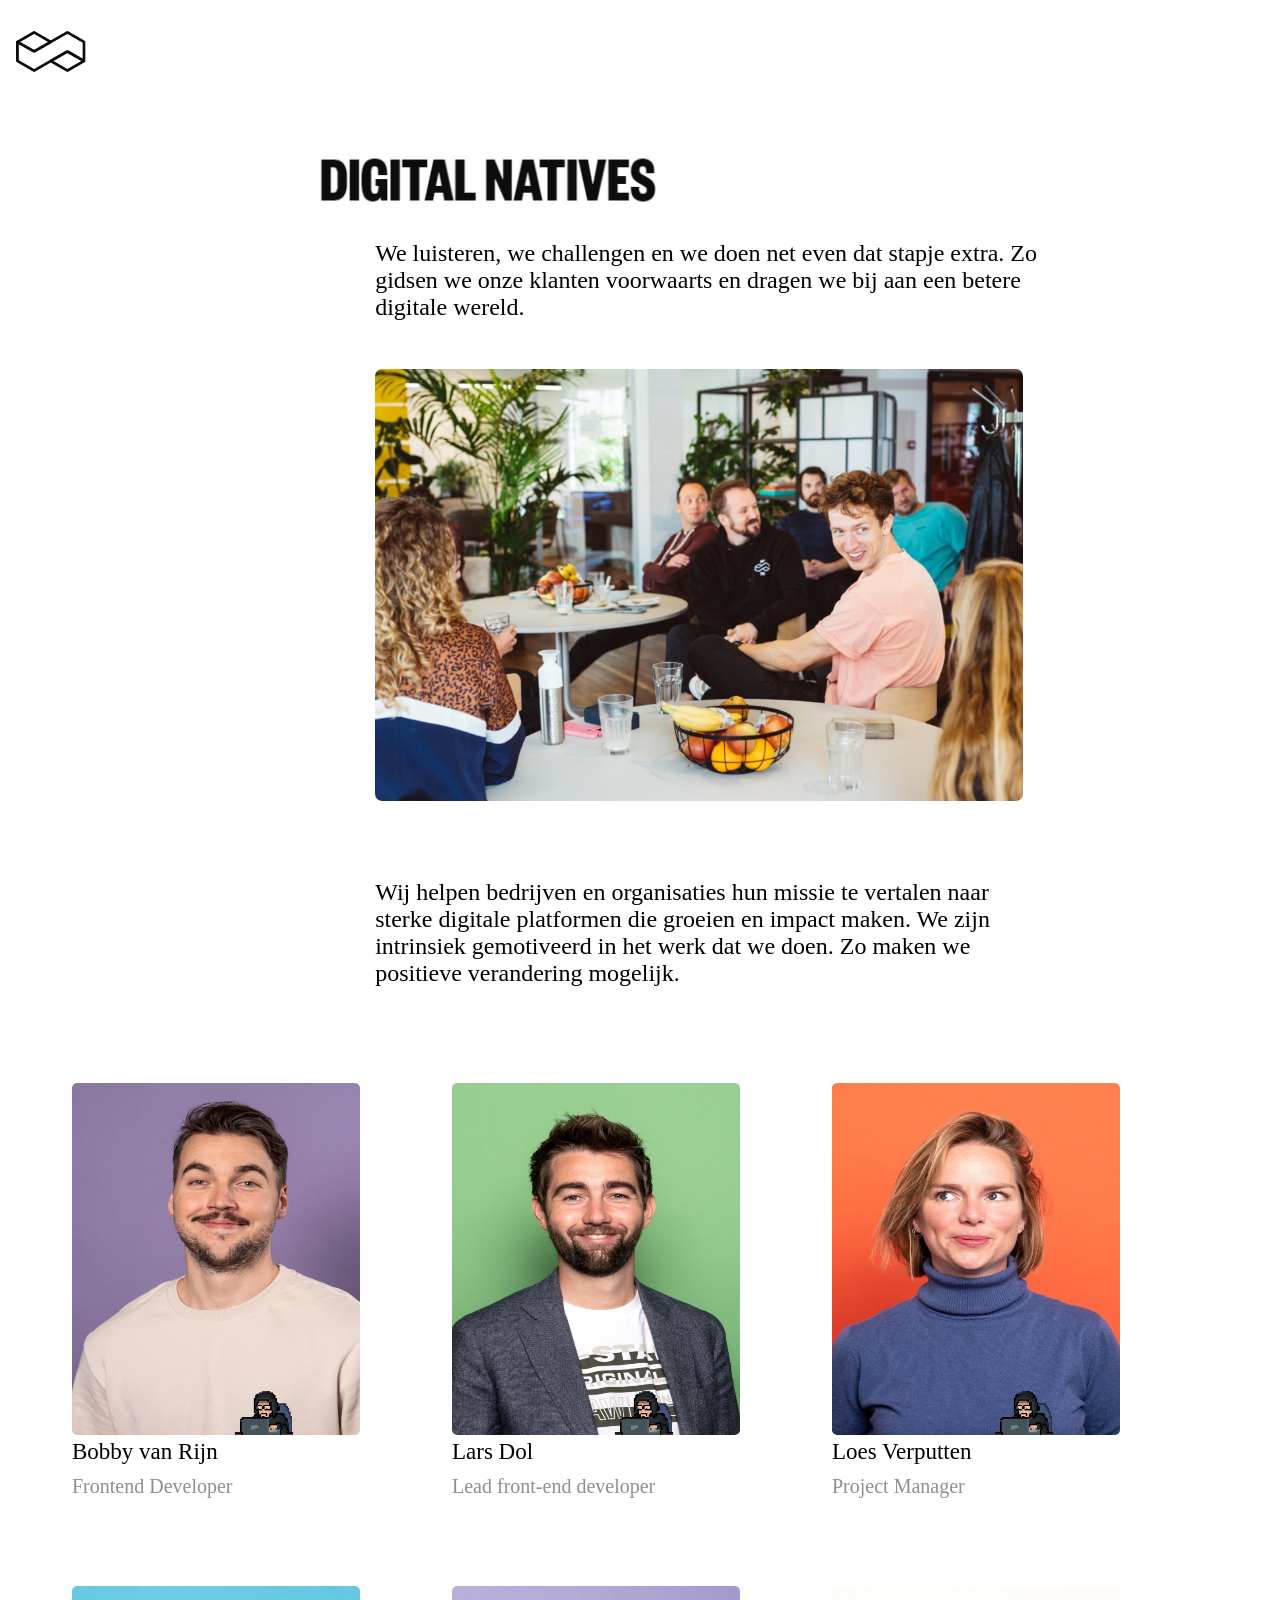
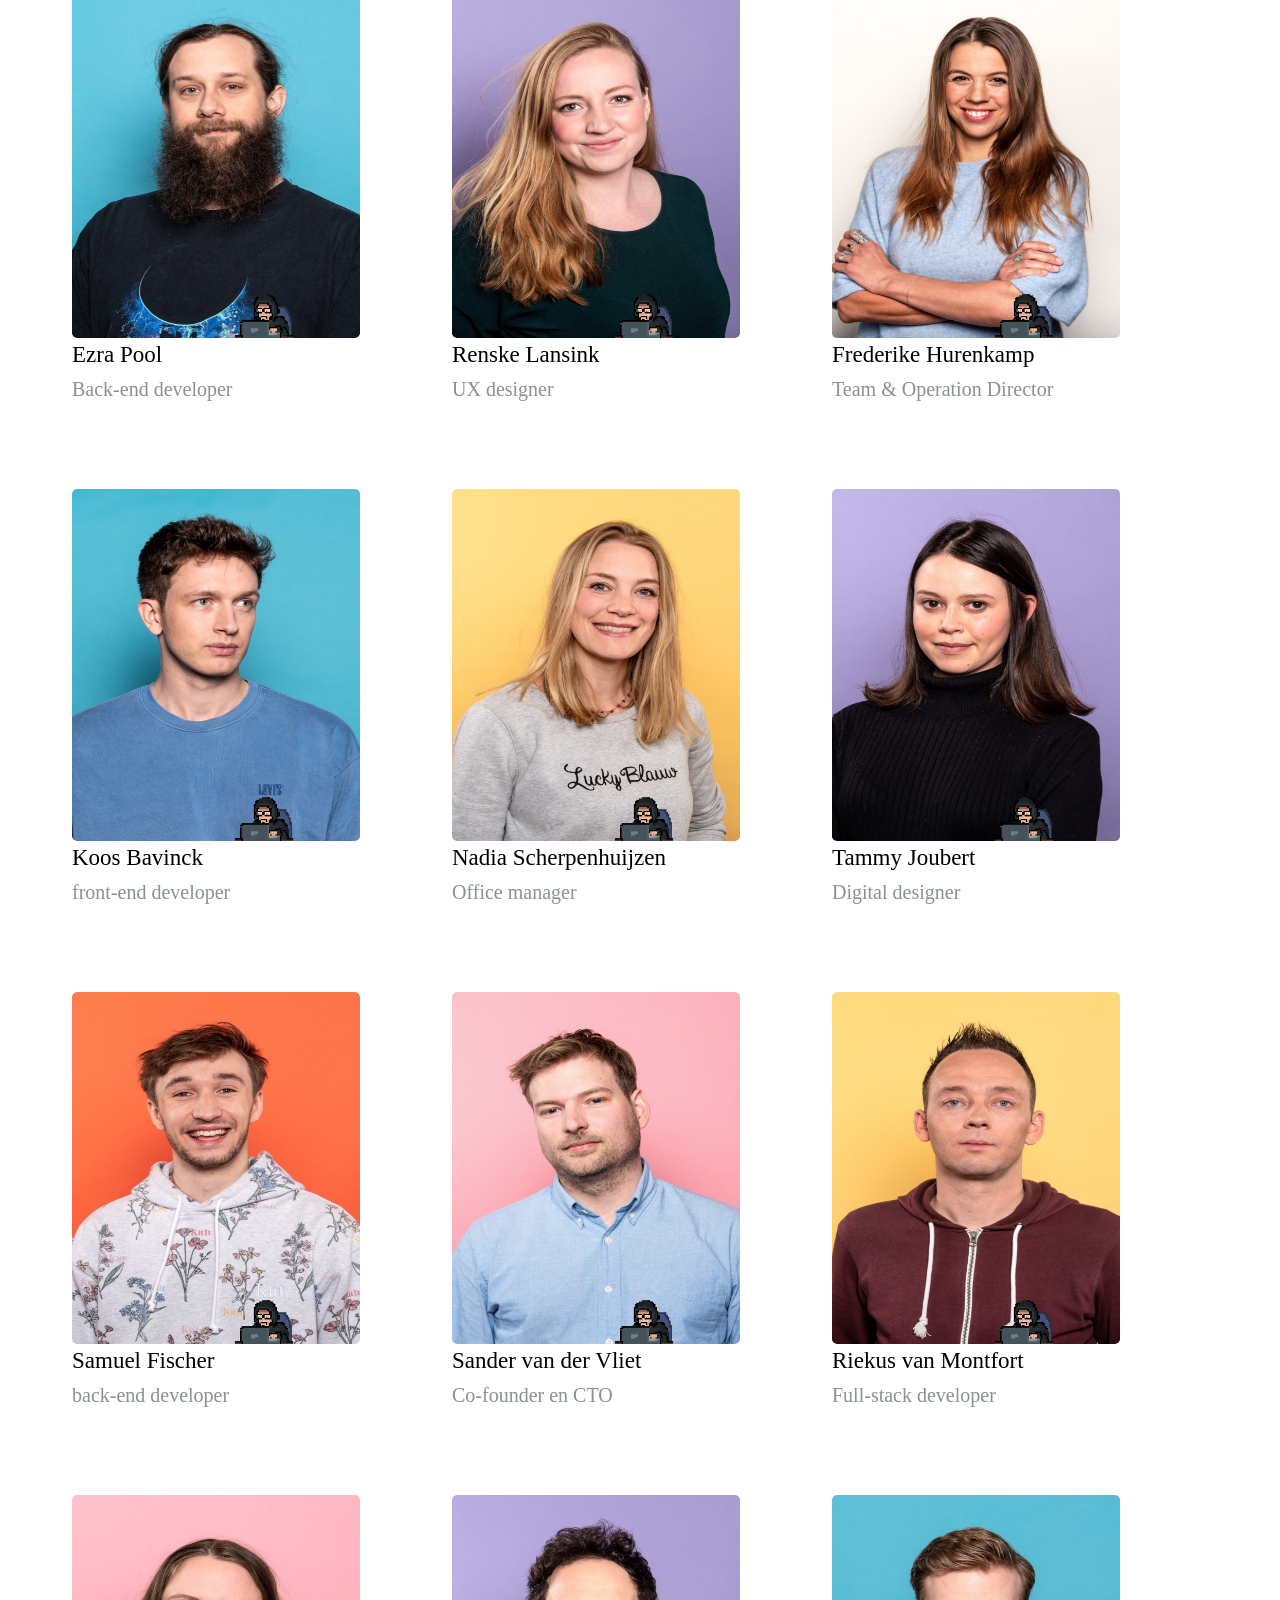
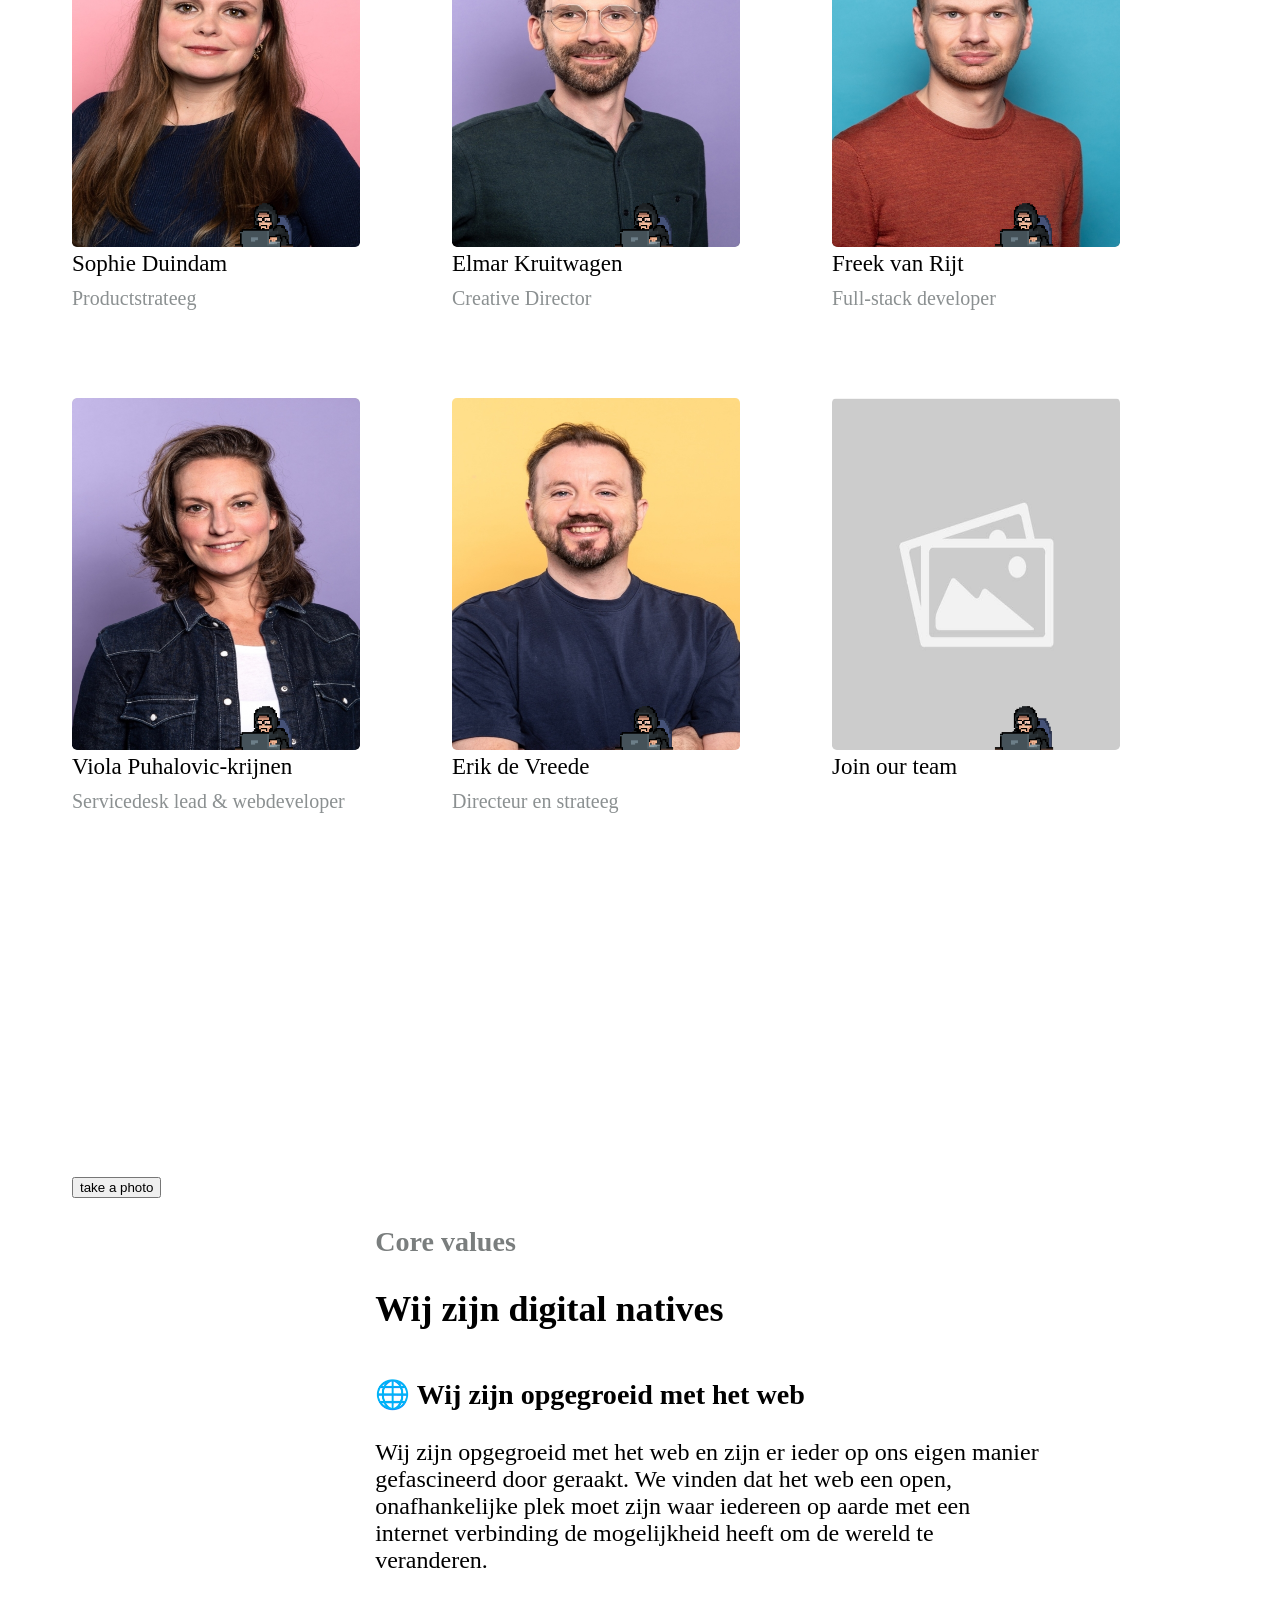
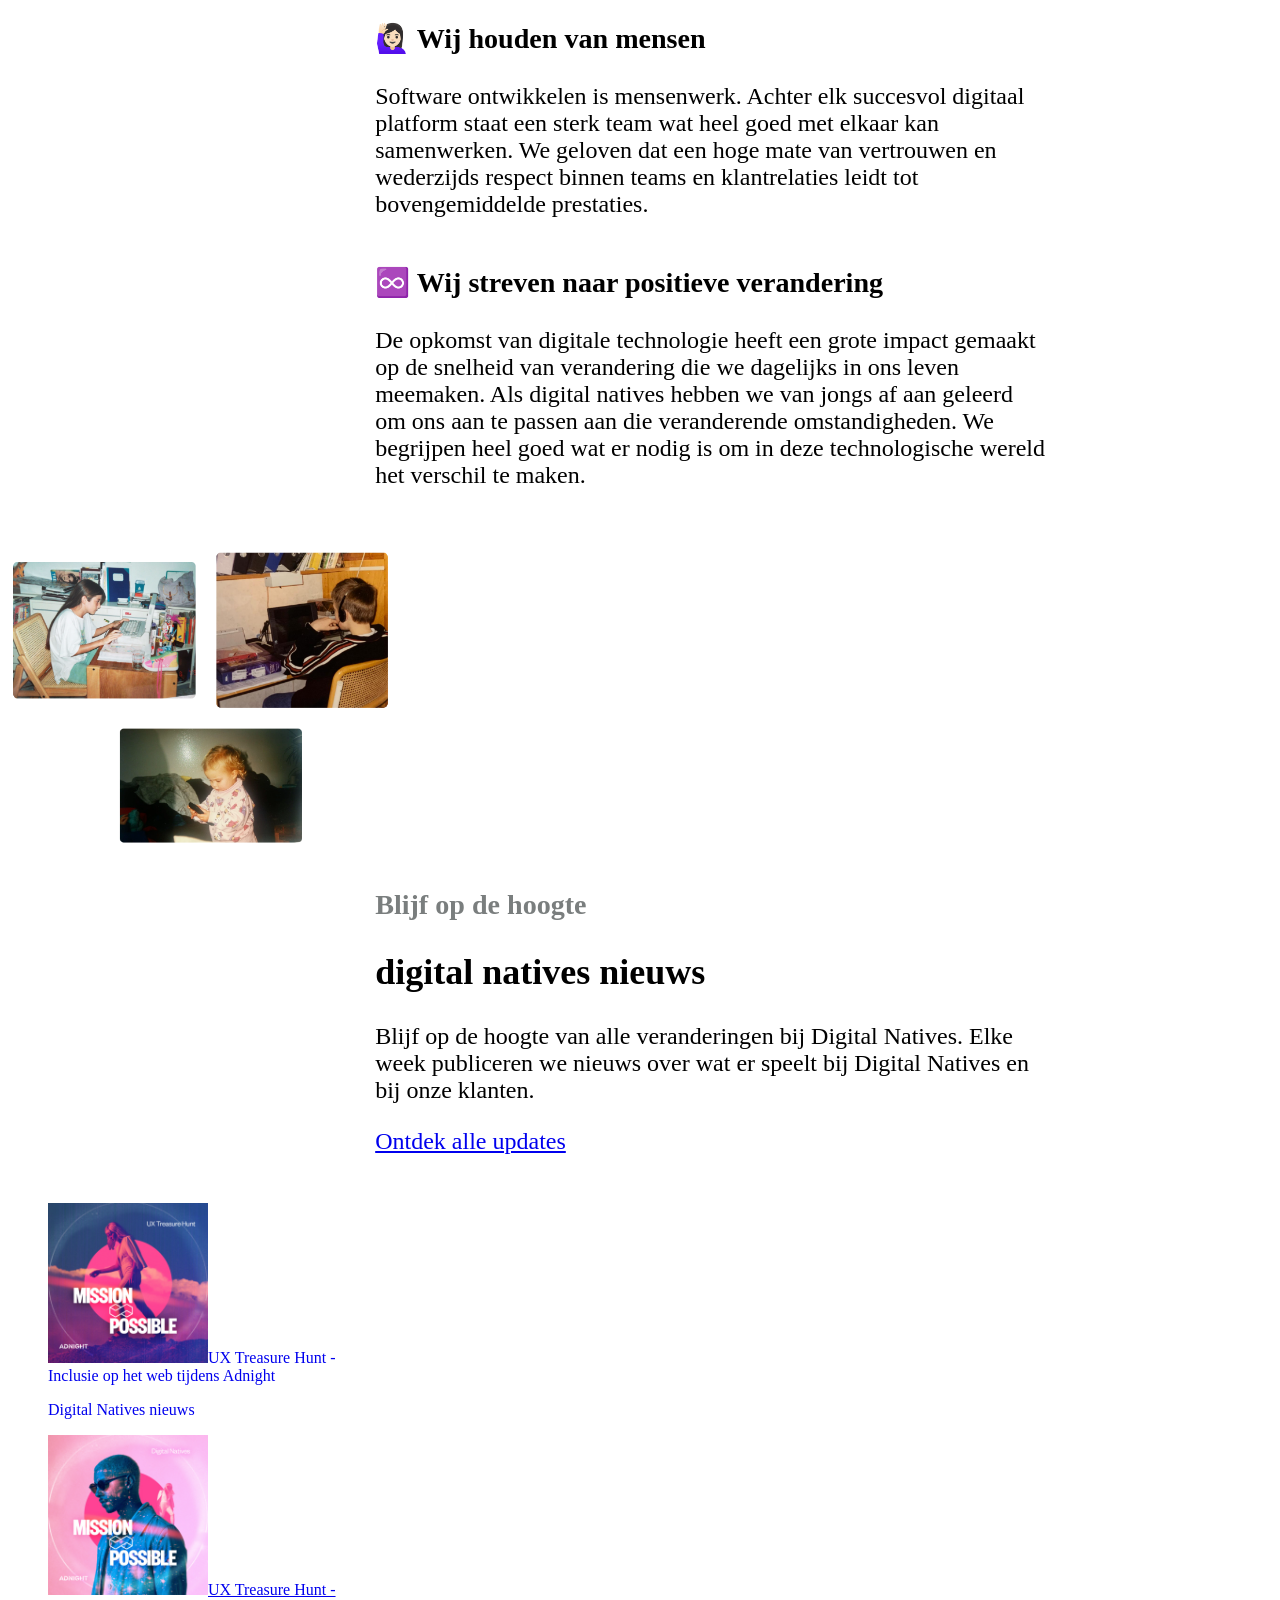
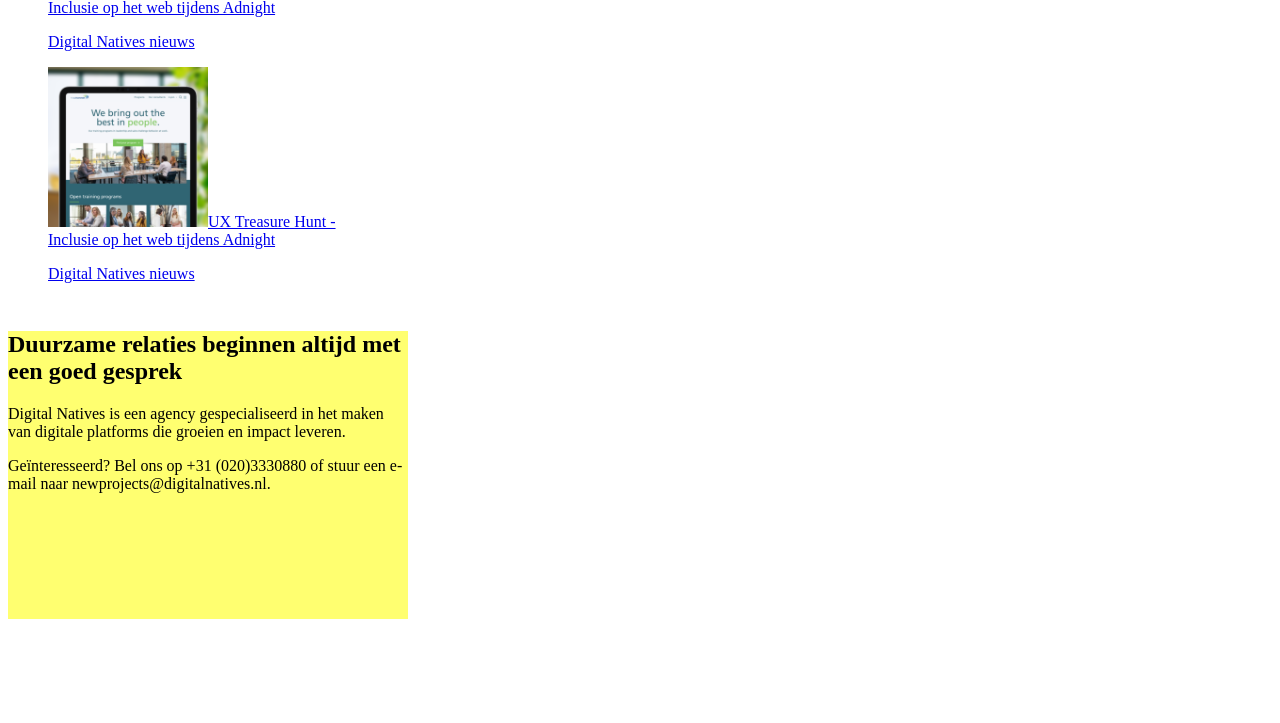
==== commit 668ba83a: "p" ====
--- a/index.html
+++ b/index.html
@@ -46,7 +46,7 @@
                 </div>
 
                 <div class="team-member-card">
-                    <!-- <img class="team-member-sprite" src="./assets/developer.gif" alt="jim carreys riddler pixel sprite"> -->
+                    <img class="team-member-sprite" src="./assets/developer.gif" alt="jim carreys riddler pixel sprite">
                     <img class="team-member-img" src="./assets/Digital-Natives-Lars-1_2021-06-16-093903_nlkh.jpg"
                         alt=" foto van Lars Dol">
                     <div class="team-member-details">
@@ -56,7 +56,7 @@
                 </div>
 
                 <div class="team-member-card">
-                    <!-- <img class="team-member-sprite" src="./assets/developer.gif" alt="pixel art cat"> -->
+                    <img class="team-member-sprite" src="./assets/developer.gif" alt="pixel art cat">
                     <img class="team-member-img" src="./assets/Digital-Natives-Loes-1_2021-06-16-093930_hazm.jpg"
                         alt=" foto van Loes Verputten">
                     <div class="team-member-details">
@@ -66,7 +66,7 @@
                 </div>
 
                 <div class="team-member-card">
-                    <!-- <img class="team-member-sprite" src="./assets/developer.gif" alt="developer on laptop"> -->
+                    <img class="team-member-sprite" src="./assets/developer.gif" alt="developer on laptop">
                     <img class="team-member-img" src="./assets/Digital-Natives-Ezra-1_2021-06-16-093507_iihz.jpg"
                         alt=" foto van Ezra Pool">
                     <div class="team-member-details">
@@ -76,7 +76,7 @@
                 </div>
 
                 <div class="team-member-card">
-                    <!-- <img class="team-member-sprite" src="./assets/developer.gif" alt="pixel art cat"> -->
+                    <img class="team-member-sprite" src="./assets/developer.gif" alt="pixel art cat">
                     <img class="team-member-img" src="./assets/Digital-Natives-Renske-1_2021-06-16-094002_yfnk.jpg"
                         alt=" foto van Renske Lansink">
                     <div class="team-member-details">
@@ -86,7 +86,7 @@
                 </div>
 
                 <div class="team-member-card">
-                    <!-- <img class="team-member-sprite" src="./assets/developer.gif" alt="pixel art cat"> -->
+                    <img class="team-member-sprite" src="./assets/developer.gif" alt="pixel art cat">
                     <img class="team-member-img"
                         src="./assets/Digital-Natives-wit_HR_The-Headhshot-Studio_09_2022-04-26-101635_xkws.jpg"
                         alt=" foto van Frederike Hurenkamp">
@@ -97,7 +97,7 @@
                 </div>
 
                 <div class="team-member-card">
-                    <!-- <img class="team-member-sprite" src="./assets/developer.gif" alt="pixel art cat"> -->
+                    <img class="team-member-sprite" src="./assets/developer.gif" alt="pixel art cat">
                     <img class="team-member-img" src="./assets/Digital-Natives-Koos-1_2021-06-16-093821_ylcq.jpg"
                         alt=" foto van Koos Bavinck">
                     <div class="team-member-details">
@@ -107,7 +107,7 @@
                 </div>
 
                 <div class="team-member-card">
-                    <!-- <img class="team-member-sprite" src="./assets/developer.gif" alt="pixel art cat"> -->
+                    <img class="team-member-sprite" src="./assets/developer.gif" alt="pixel art cat">
                     <img class="team-member-img" src="./assets/Digital-Natives-Nadia-1_2021-06-16-094638_sgjs.jpg"
                         alt=" foto van Nadia Scherpenhuijzen">
                     <div class="team-member-details">
@@ -117,7 +117,7 @@
                 </div>
 
                 <div class="team-member-card">
-                    <!-- <img class="team-member-sprite" src="./assets/developer.gif" alt="pixel art cat"> -->
+                    <img class="team-member-sprite" src="./assets/developer.gif" alt="pixel art cat">
                     <img class="team-member-img" src="./assets/Digital-Natives-Tammy-1_2021-06-16-094338_gxsu.jpg"
                         alt=" foto van Tammy Joubert">
                     <div class="team-member-details">
@@ -127,7 +127,7 @@
                 </div>
 
                 <div class="team-member-card">
-                    <!-- <img class="team-member-sprite" src="./assets/developer.gif" alt="pixel art cat"> -->
+                    <img class="team-member-sprite" src="./assets/developer.gif" alt="pixel art cat">
                     <img class="team-member-img" src="./assets/Digital-Natives-Samuel-1_2021-06-16-094101_npqp.jpg"
                         alt=" foto van Samuel Fischer">
                     <div class="team-member-details">
@@ -137,7 +137,7 @@
                 </div>
 
                 <div class="team-member-card">
-                    <!-- <img class="team-member-sprite" src="./assets/developer.gif" alt="pixel art cat"> -->
+                    <img class="team-member-sprite" src="./assets/developer.gif" alt="pixel art cat">
                     <img class="team-member-img" src="./assets/Digital-Natives-Sander-1_2021-06-16-094133_czfi.jpg"
                         alt=" foto van Sander van der Vliet">
                     <div class="team-member-details">
@@ -147,7 +147,7 @@
                 </div>
 
                 <div class="team-member-card">
-                    <!-- <img class="team-member-sprite" src="./assets/developer.gif" alt="pixel art cat"> -->
+                    <img class="team-member-sprite" src="./assets/developer.gif" alt="pixel art cat">
                     <img class="team-member-img" src="./assets/Digital-Natives-Riekus-1_2021-06-16-094029_dquk.jpg"
                         alt=" foto van Riekus van Montfort">
                     <div class="team-member-details">
@@ -157,7 +157,7 @@
                 </div>
 
                 <div class="team-member-card">
-                    <!-- <img class="team-member-sprite" src="./assets/developer.gif" alt="pixel art cat"> -->
+                    <img class="team-member-sprite" src="./assets/developer.gif" alt="pixel art cat">
                     <img class="team-member-img" src="./assets/Digital-Natives-Sophie-1_2021-06-16-094238_hgxa.jpg"
                         alt=" foto van Sophie Duindam">
                     <div class="team-member-details">
@@ -167,7 +167,7 @@
                 </div>
 
                 <div class="team-member-card">
-                    <!-- <img class="team-member-sprite" src="./assets/developer.gif" alt="pixel art cat"> -->
+                    <img class="team-member-sprite" src="./assets/developer.gif" alt="pixel art cat">
                     <img class="team-member-img" src="./assets/Digital-Natives-Elmar-1_2021-06-16-093217_pbvo.jpg"
                         alt=" foto van Elmar Kruitwagen">
                     <div class="team-member-details">
@@ -177,7 +177,7 @@
                 </div>
 
                 <div class="team-member-card">
-                    <!-- <img class="team-member-sprite" src="./assets/developer.gif" alt="pixel art cat"> -->
+                    <img class="team-member-sprite" src="./assets/developer.gif" alt="pixel art cat">
                     <img class="team-member-img" src="./assets/Digital-Natives-Freek-1_2021-06-16-093606_eddi.jpg"
                         alt=" foto van Freek van Rijt">
                     <div class="team-member-details">
@@ -187,7 +187,7 @@
                 </div>
 
                 <div class="team-member-card">
-                    <!-- <img class="team-member-sprite" src="./assets/developer.gif" alt="pixel art cat"> -->
+                    <img class="team-member-sprite" src="./assets/developer.gif" alt="pixel art cat">
                     <img class="team-member-img" src="./assets/Digital-Natives-Viola-1_2021-06-16-094502_kpjb.jpg"
                         alt=" foto van Viola Puhalovic-krijnen">
                     <div class="team-member-details">
@@ -197,7 +197,7 @@
                 </div>
 
                 <div class="team-member-card">
-                    <!-- <img class="team-member-sprite" src="./assets/developer.gif" alt="pixel art cat"> -->
+                    <img class="team-member-sprite" src="./assets/developer.gif" alt="pixel art cat">
                     <img class="team-member-img" src="./assets/Digital-Natives-Erik-1_2021-06-16-093453_pjyn.jpg"
                         alt=" foto van Erik de Vreede">
                     <div class="team-member-details">
@@ -207,7 +207,7 @@
                 </div>
 
                 <div class="team-member-card">
-                    <!-- <img class="team-member-sprite" src="./assets/developer.gif" alt="pixel art cat"> -->
+                    <img class="team-member-sprite" src="./assets/developer.gif" alt="pixel art cat">
                     <img class="team-member-img" src="./assets/foto-placeholder.jpg" alt=" placeholder_img">
                     <div class="team-member-details">
                         <div class="member-name">Join our team</div>
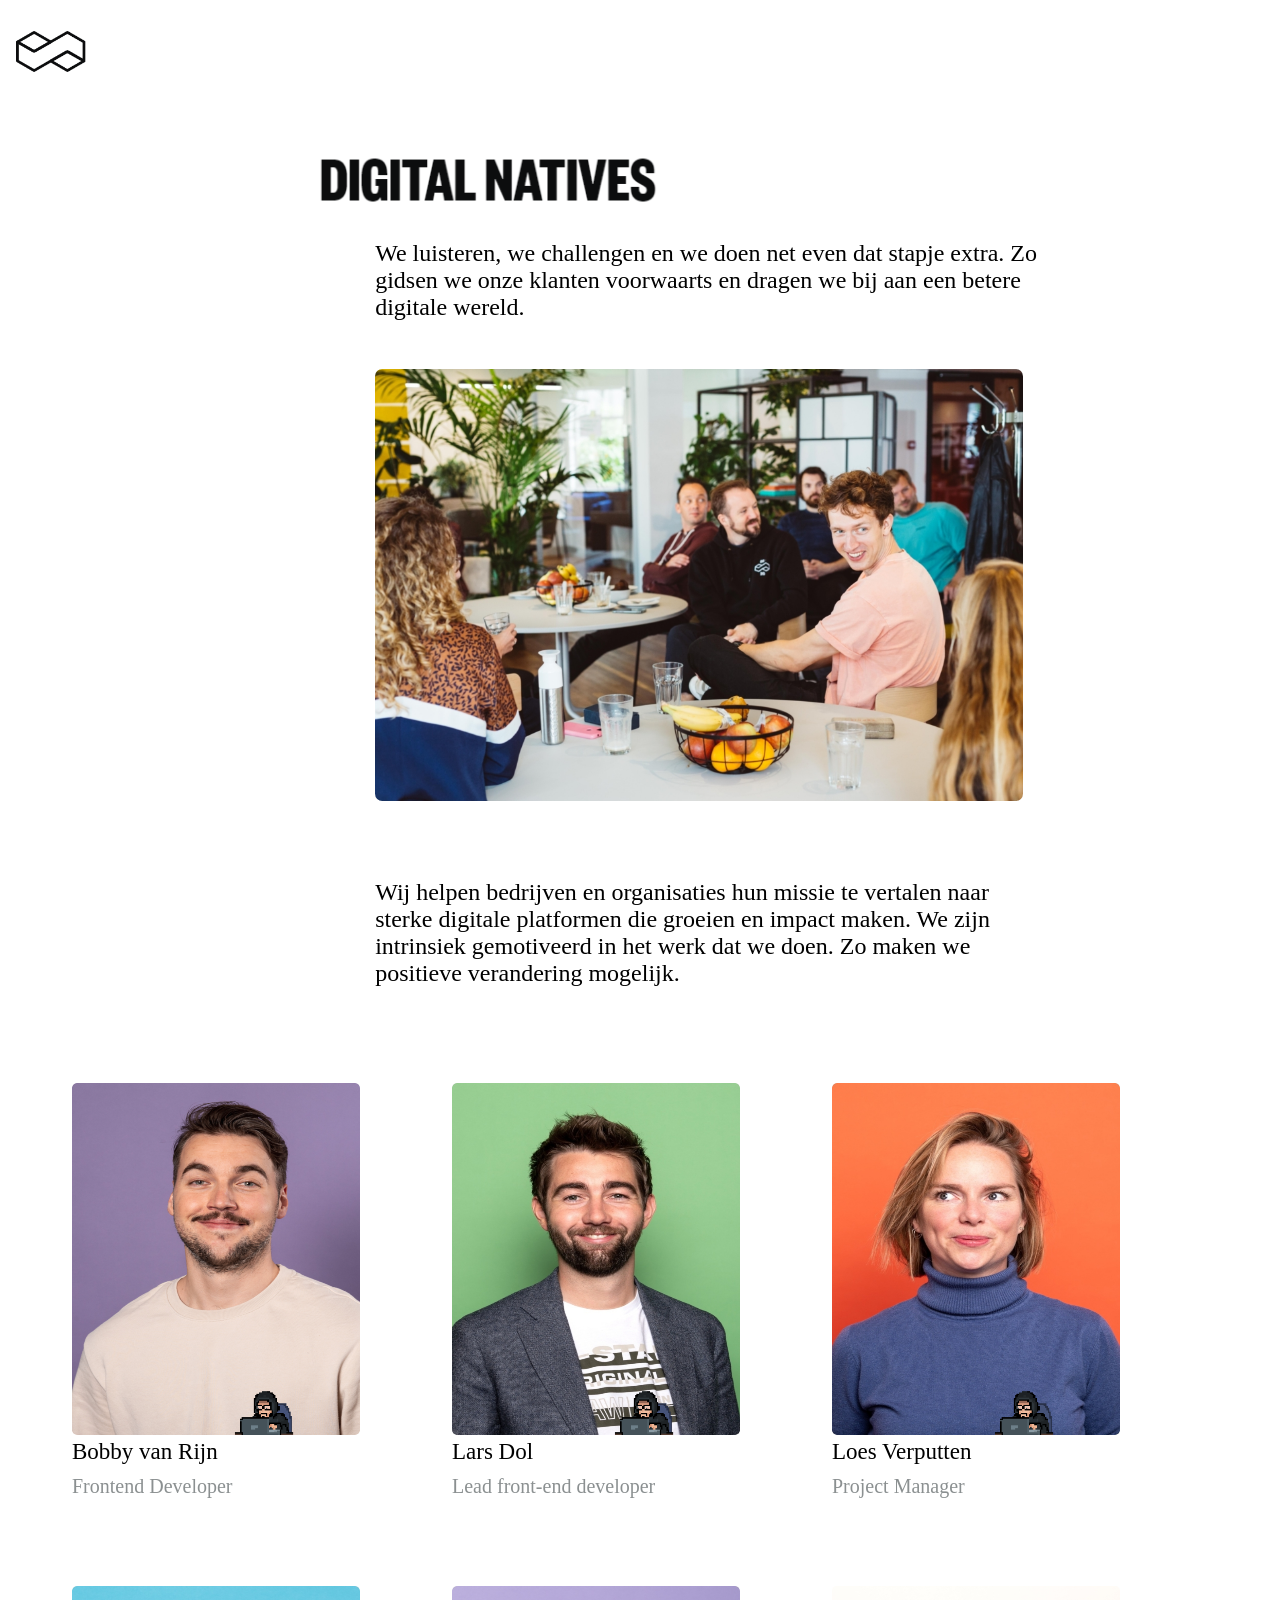
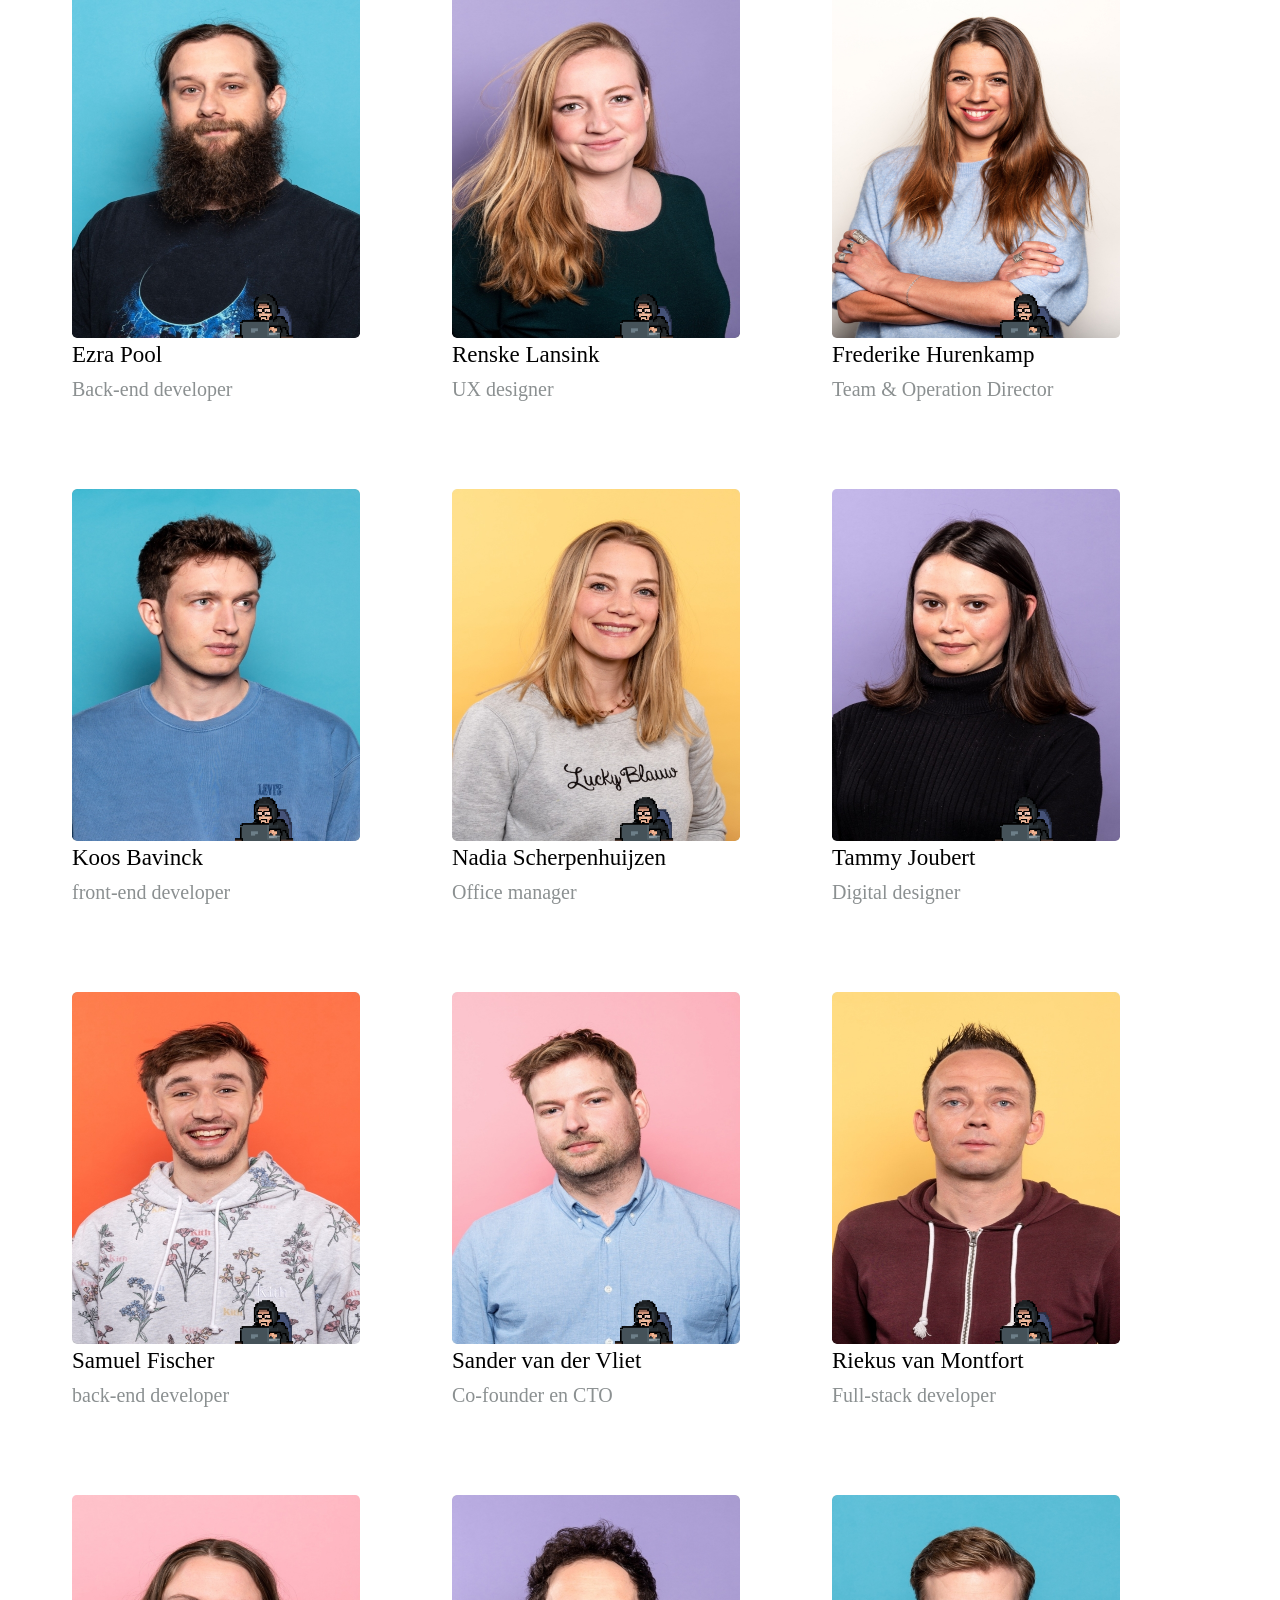
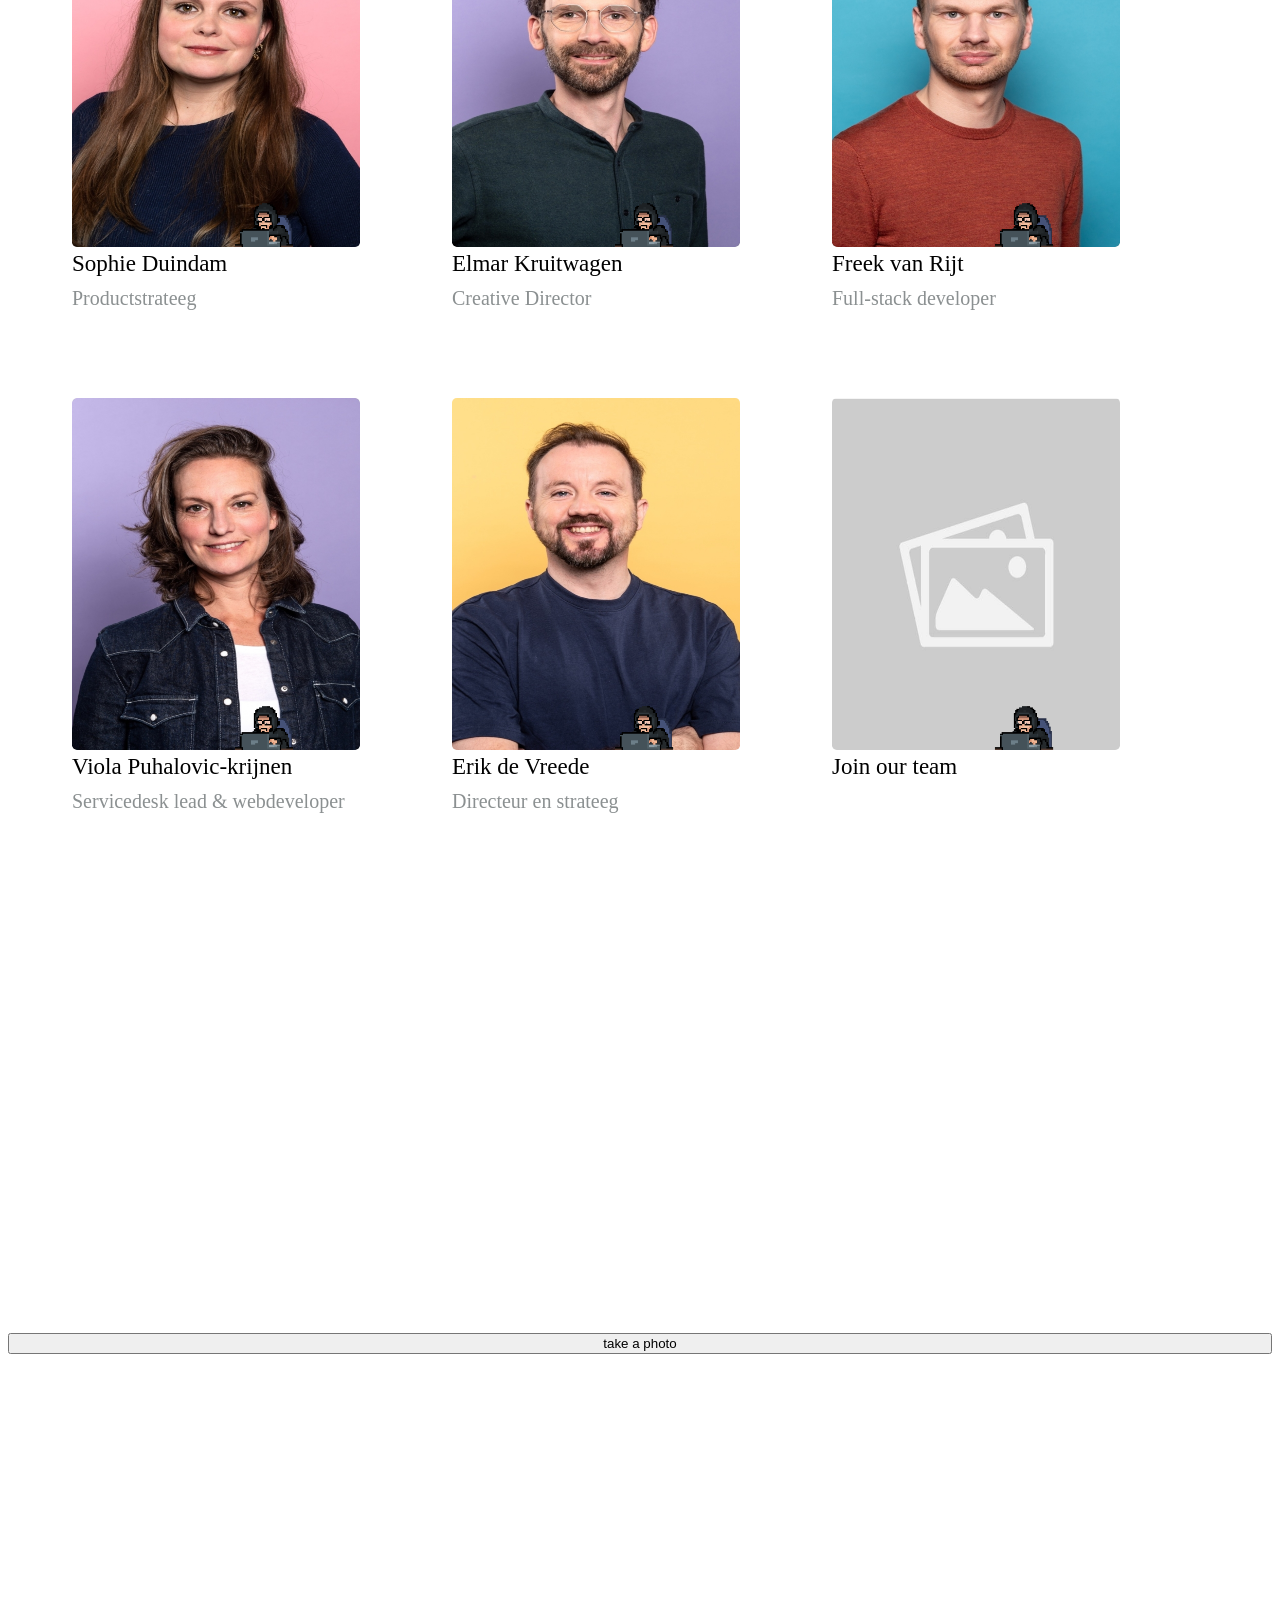
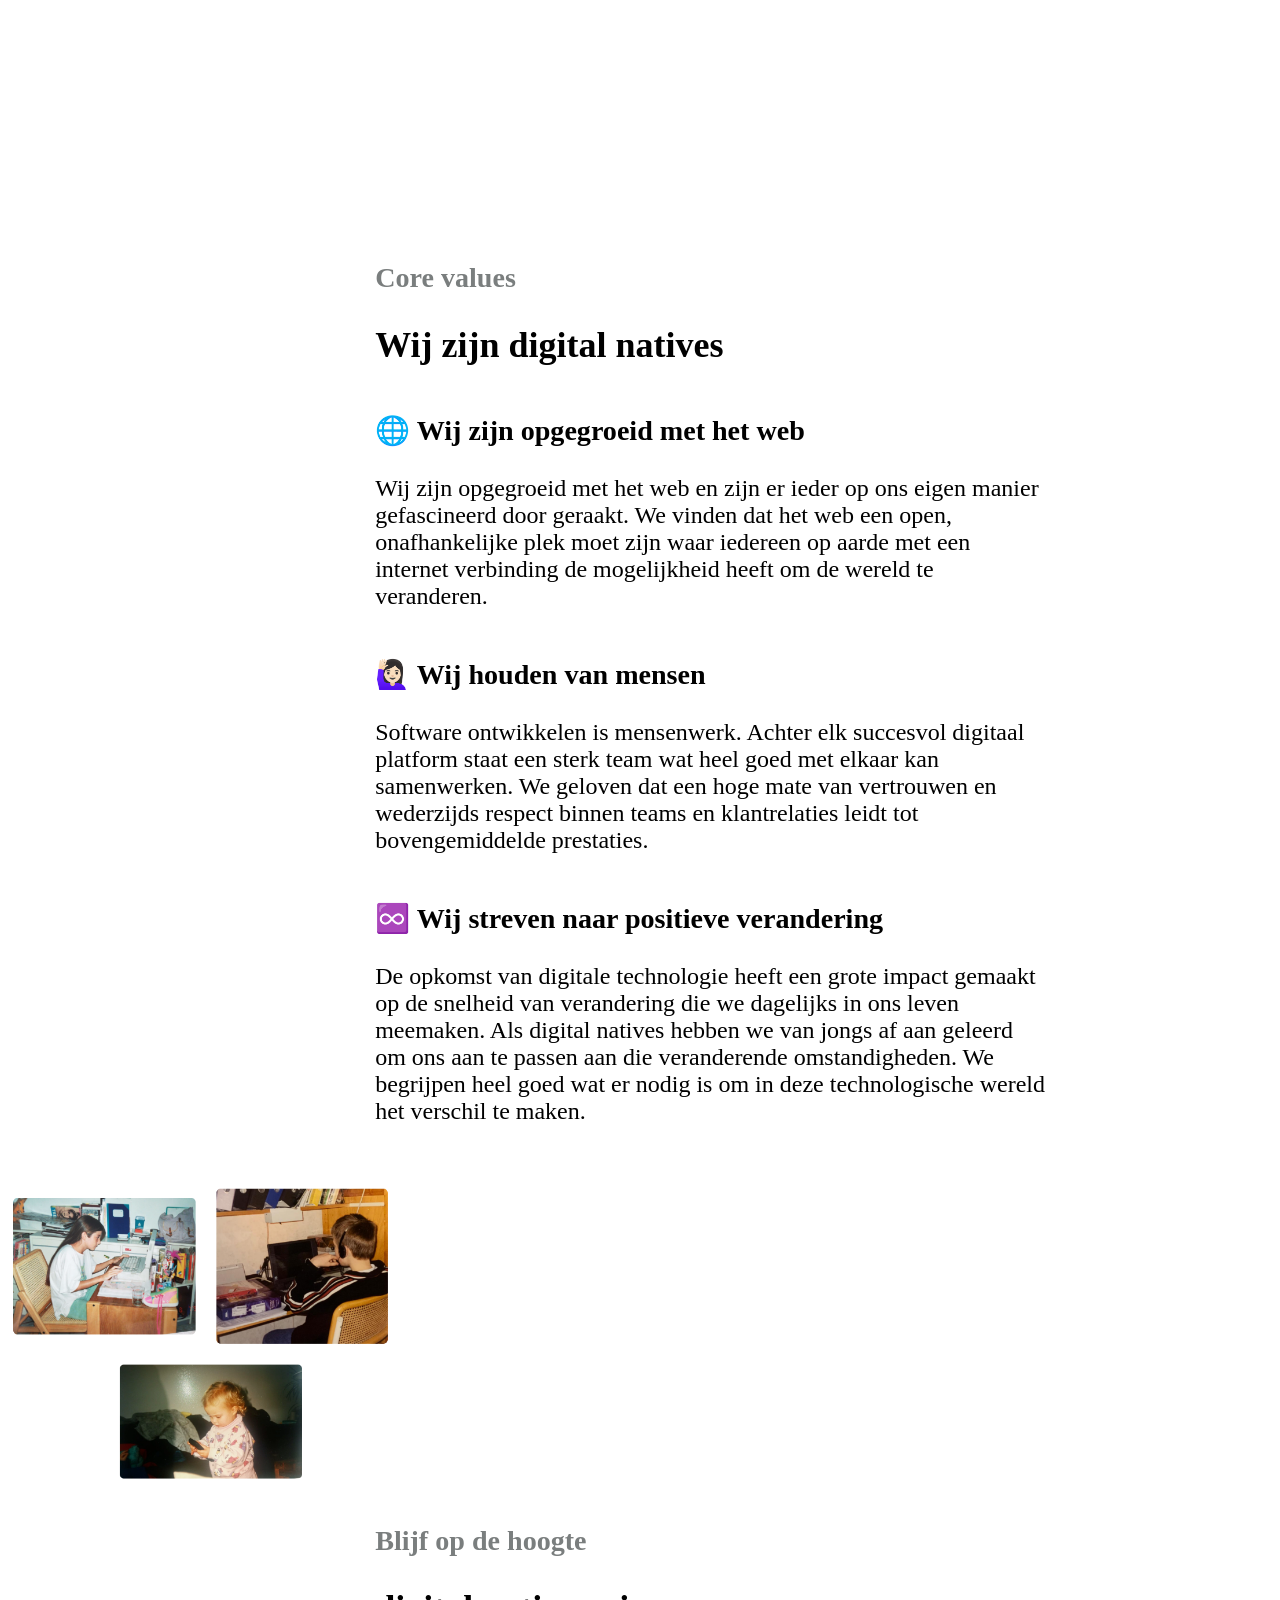
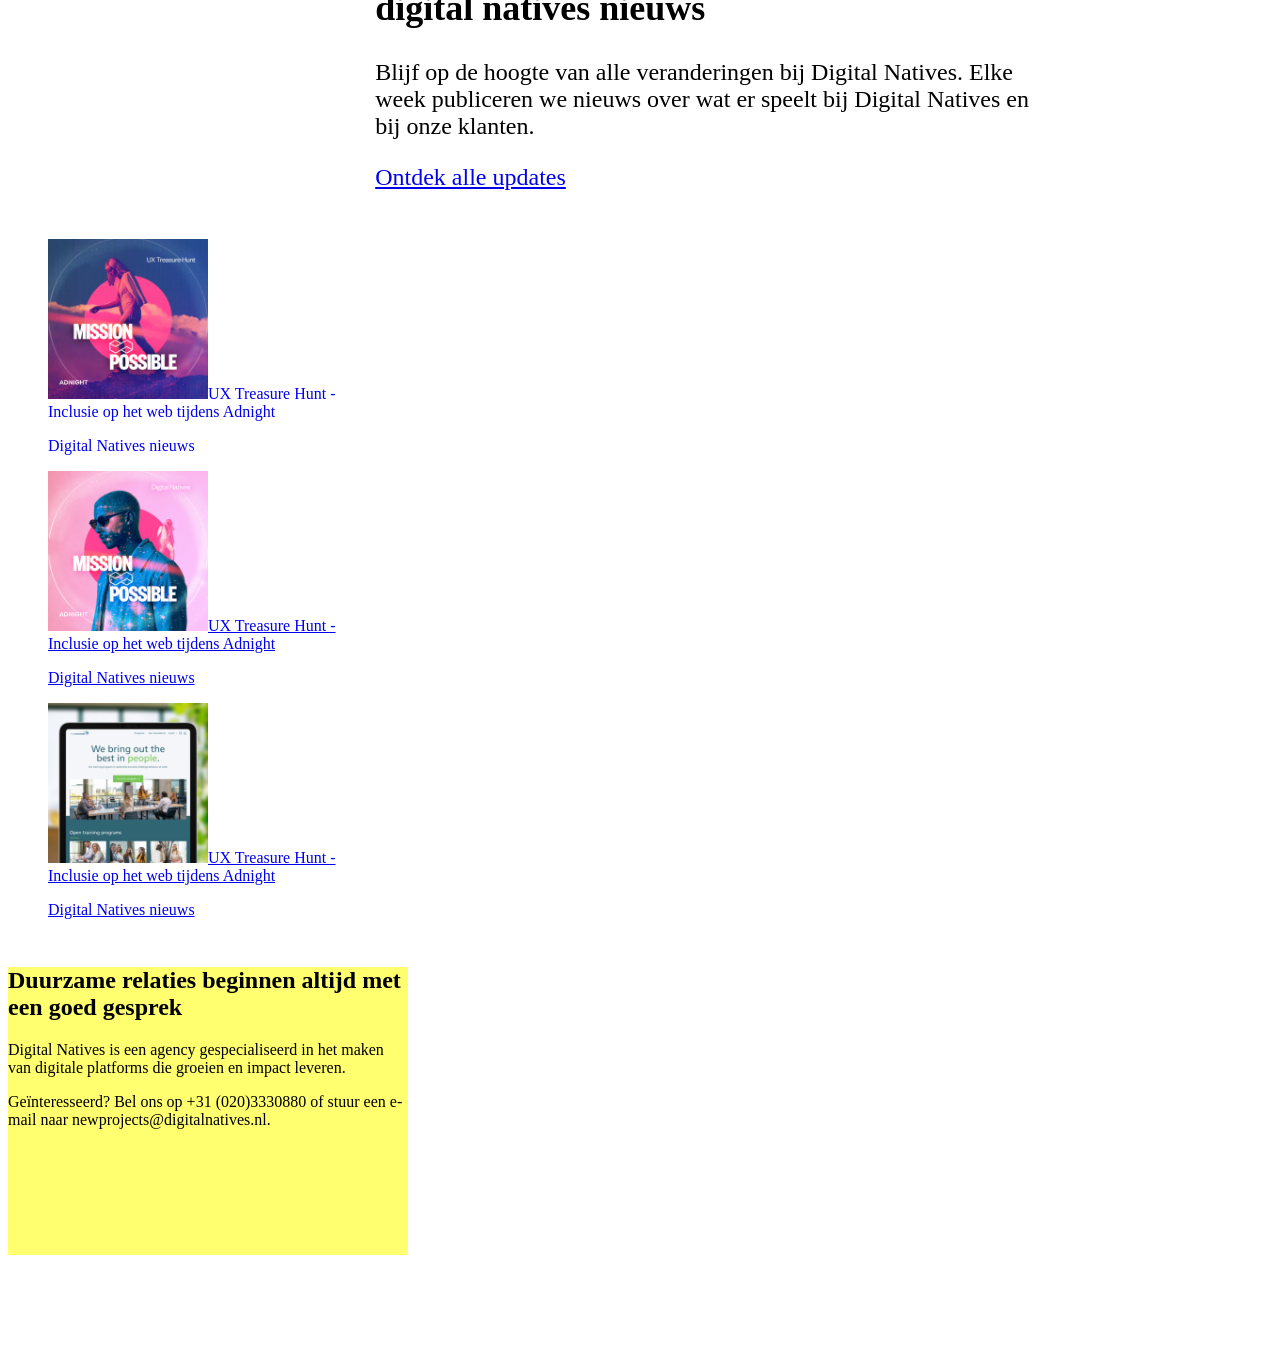
==== commit d7da8769: "last last push" ====
--- a/index.html
+++ b/index.html
@@ -216,15 +216,16 @@
                 </div>
 
                 <div class="team-member-card">
-                    <div><!-- take a picture -->
-                        <video id="video" height="200" autoplay></video>
-                        <button id="snap">take a photo</button>
-                        <canvas id="canvas" data-hidden="true" width="640" height="480"></canvas>
+                    <div>
                     </div>
                 </div>
             </div>
 
             </div>
+            <!-- take a picture -->
+            <video id="video" height="200" autoplay></video>
+            <button id="snap">take a photo</button>
+            <canvas id="canvas" data-hidden="true" width="640" height="480"></canvas>
 
 
 
--- a/style.css
+++ b/style.css
@@ -139,8 +139,8 @@
 }
 
 #video {
-        height: 20em;
-        width: 16em;
+        height: 30em;
+        width: 27em;
         border-radius: 0.3em;
         position: relative;
 }
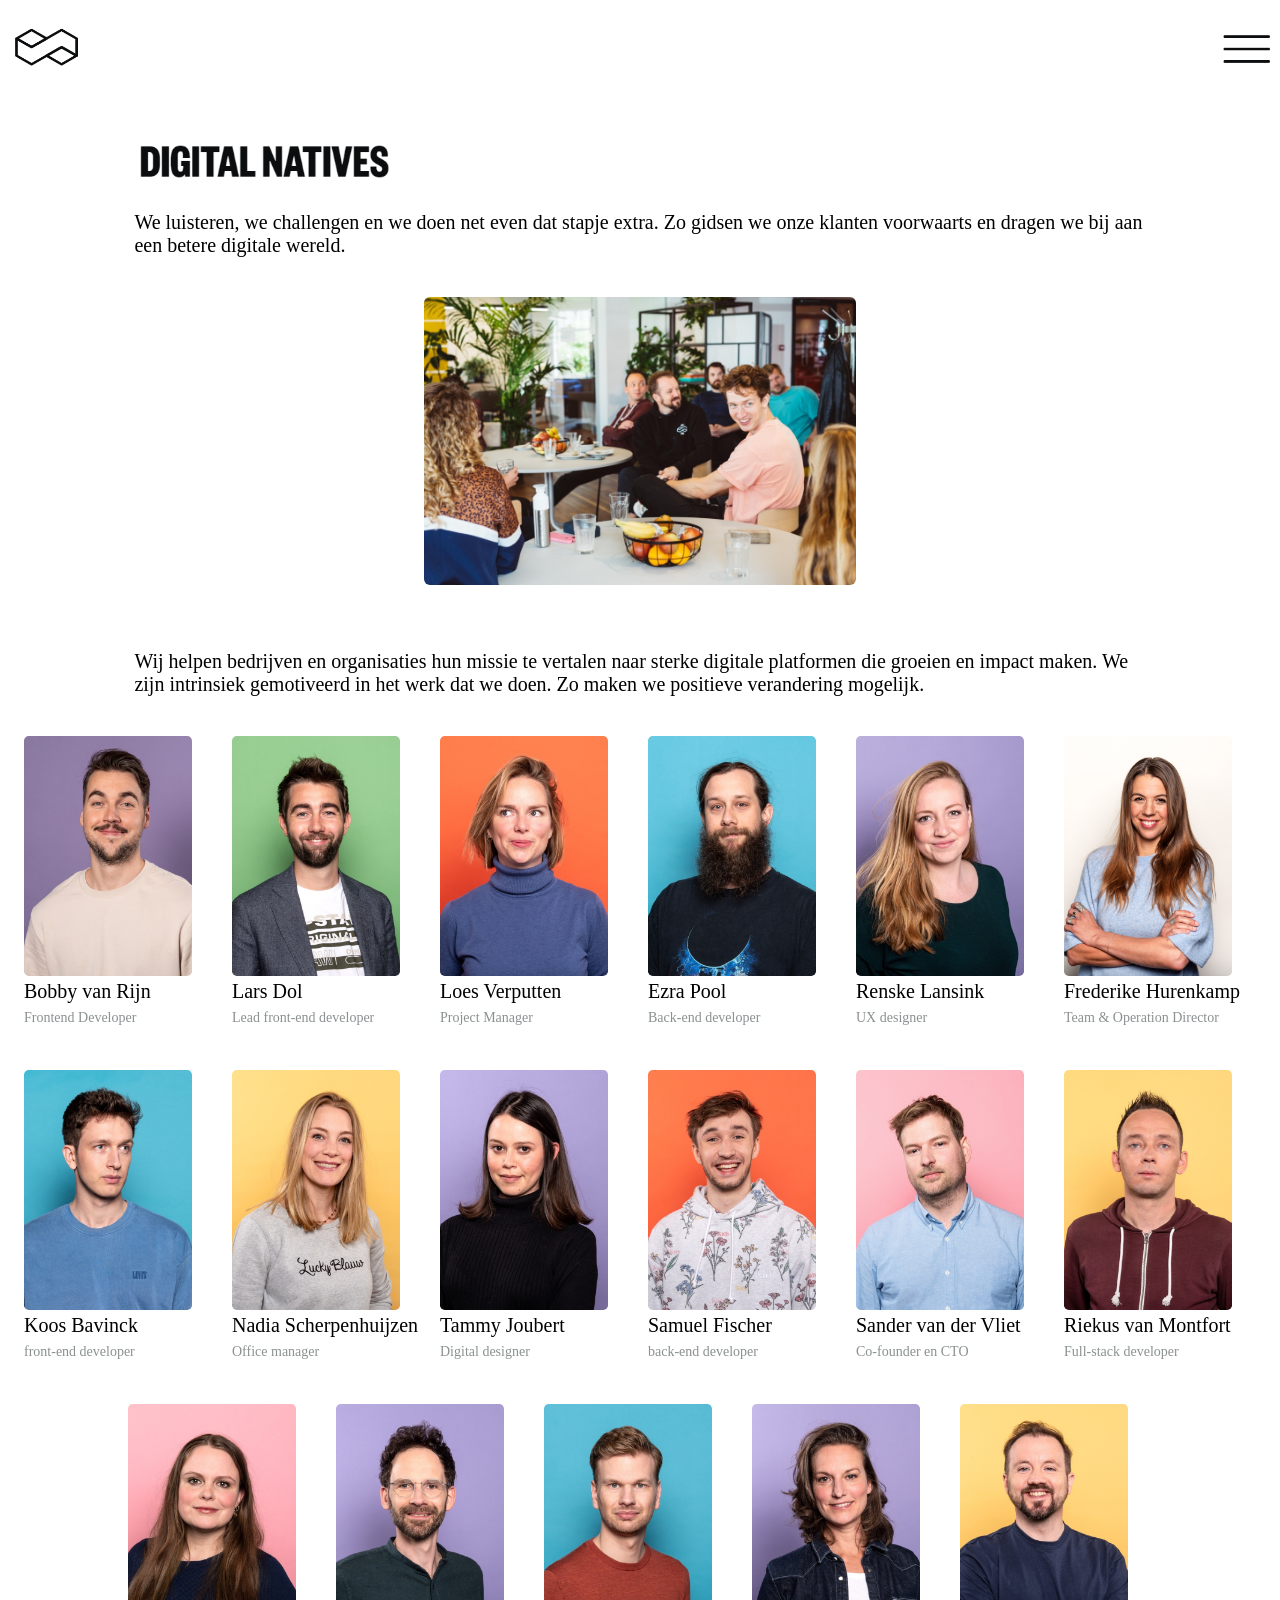
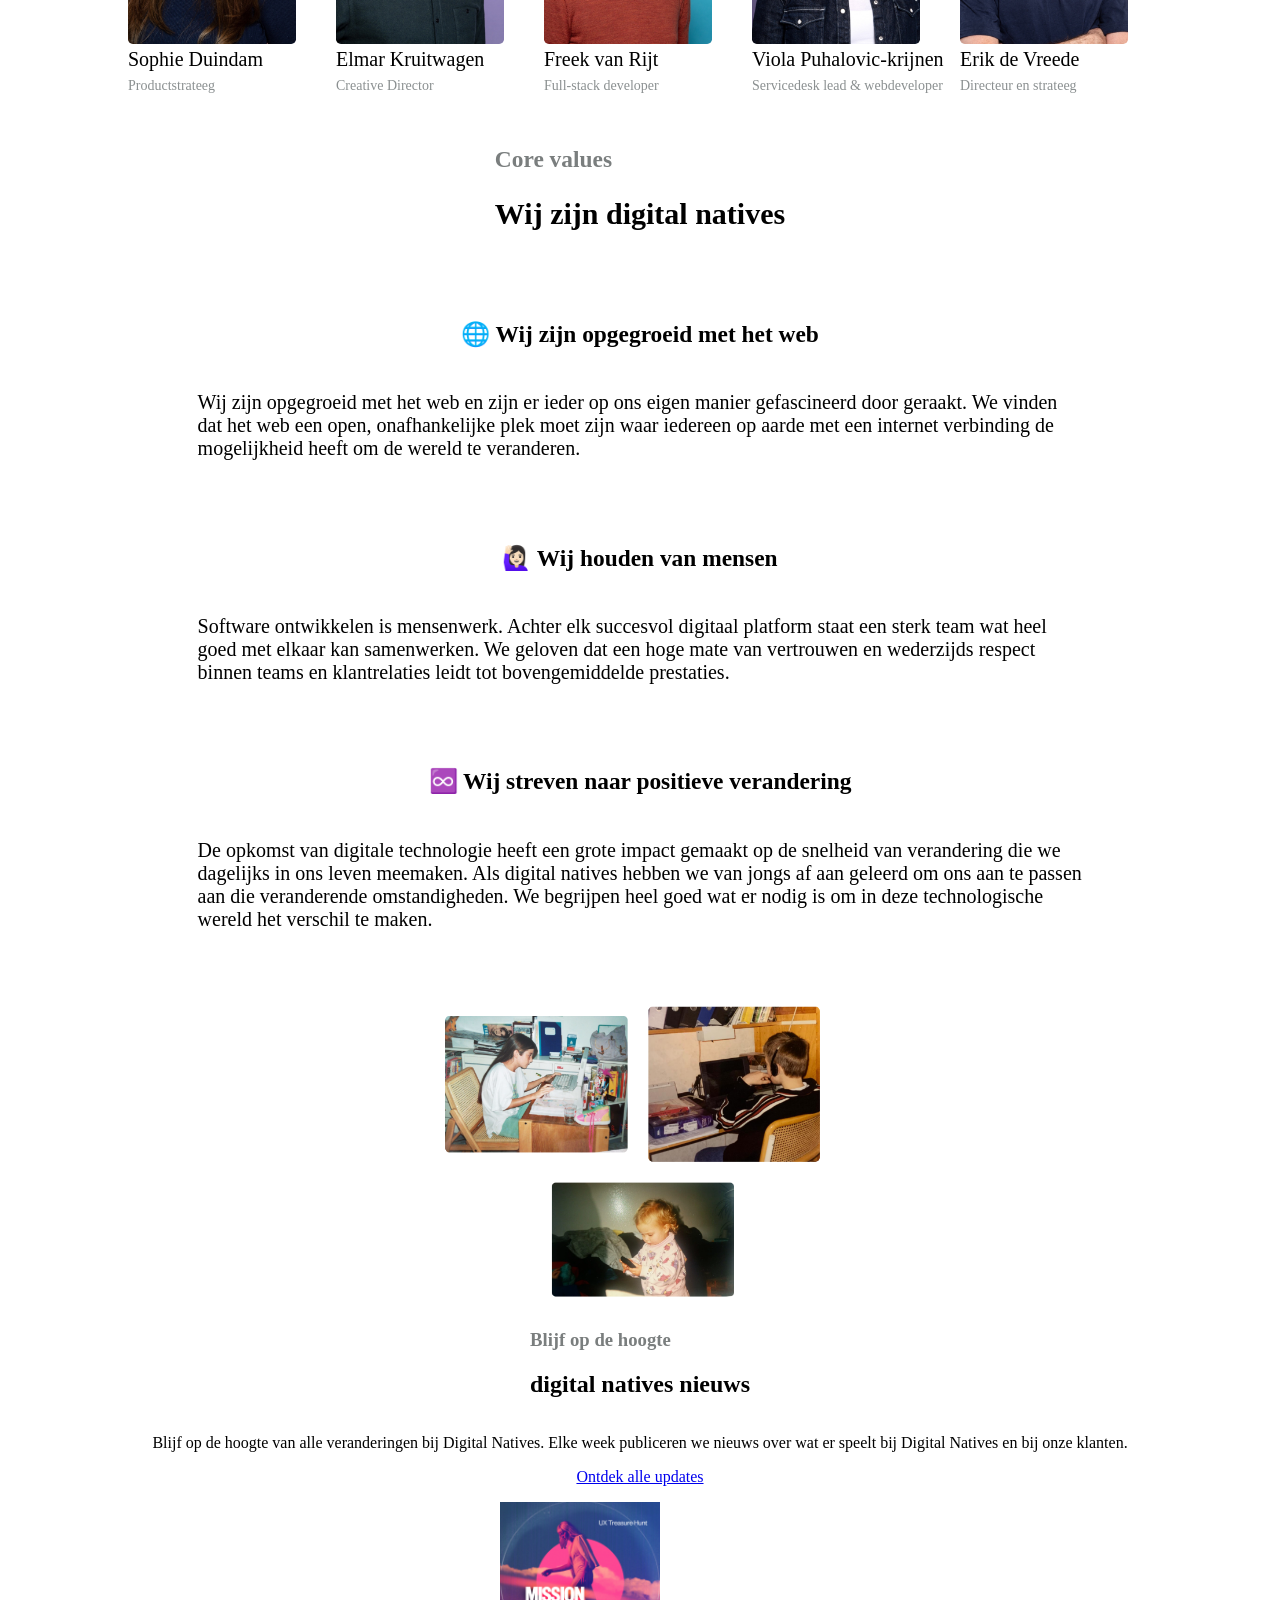
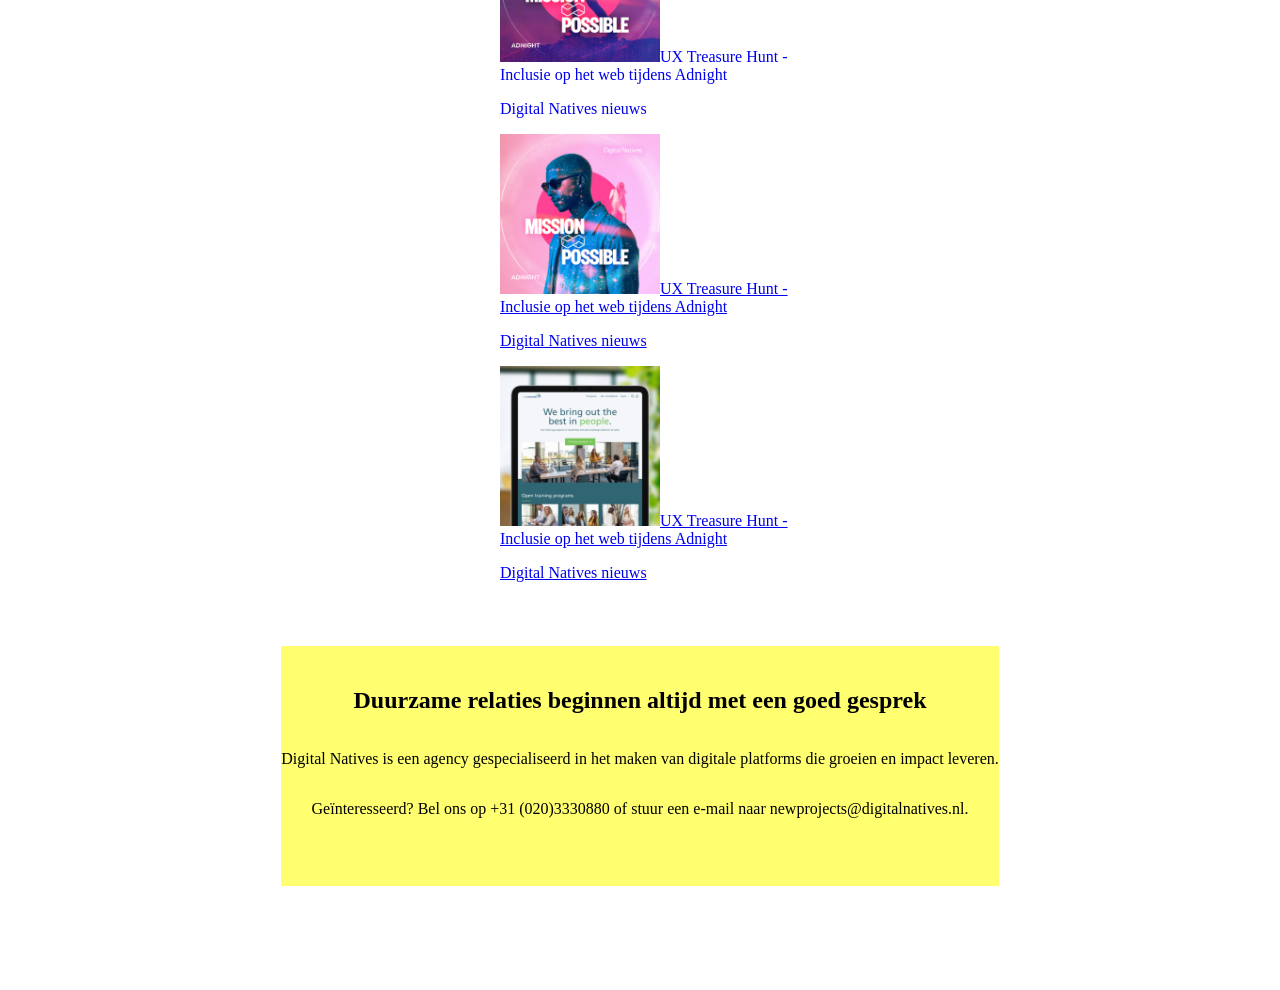
==== commit 5fb8809e: "refractoren van code" ====
--- a/index.html
+++ b/index.html
@@ -36,7 +36,6 @@
         <section class="team-container">
             <div class="team-members">
                 <div class="team-member-card">
-                    <img class="team-member-sprite" src="./assets/developer.gif" alt="jim carreys riddler pixel sprite">
                     <img class="team-member-img" src="./assets/Digital-Natives-Bobby.png"
                         alt=" foto van Bobby van Rijn">
                     <div class="team-member-details">
@@ -46,7 +45,6 @@
                 </div>
 
                 <div class="team-member-card">
-                    <img class="team-member-sprite" src="./assets/developer.gif" alt="jim carreys riddler pixel sprite">
                     <img class="team-member-img" src="./assets/Digital-Natives-Lars-1_2021-06-16-093903_nlkh.jpg"
                         alt=" foto van Lars Dol">
                     <div class="team-member-details">
@@ -56,7 +54,6 @@
                 </div>
 
                 <div class="team-member-card">
-                    <img class="team-member-sprite" src="./assets/developer.gif" alt="pixel art cat">
                     <img class="team-member-img" src="./assets/Digital-Natives-Loes-1_2021-06-16-093930_hazm.jpg"
                         alt=" foto van Loes Verputten">
                     <div class="team-member-details">
@@ -66,7 +63,6 @@
                 </div>
 
                 <div class="team-member-card">
-                    <img class="team-member-sprite" src="./assets/developer.gif" alt="developer on laptop">
                     <img class="team-member-img" src="./assets/Digital-Natives-Ezra-1_2021-06-16-093507_iihz.jpg"
                         alt=" foto van Ezra Pool">
                     <div class="team-member-details">
@@ -76,7 +72,6 @@
                 </div>
 
                 <div class="team-member-card">
-                    <img class="team-member-sprite" src="./assets/developer.gif" alt="pixel art cat">
                     <img class="team-member-img" src="./assets/Digital-Natives-Renske-1_2021-06-16-094002_yfnk.jpg"
                         alt=" foto van Renske Lansink">
                     <div class="team-member-details">
@@ -86,7 +81,6 @@
                 </div>
 
                 <div class="team-member-card">
-                    <img class="team-member-sprite" src="./assets/developer.gif" alt="pixel art cat">
                     <img class="team-member-img"
                         src="./assets/Digital-Natives-wit_HR_The-Headhshot-Studio_09_2022-04-26-101635_xkws.jpg"
                         alt=" foto van Frederike Hurenkamp">
@@ -97,7 +91,6 @@
                 </div>
 
                 <div class="team-member-card">
-                    <img class="team-member-sprite" src="./assets/developer.gif" alt="pixel art cat">
                     <img class="team-member-img" src="./assets/Digital-Natives-Koos-1_2021-06-16-093821_ylcq.jpg"
                         alt=" foto van Koos Bavinck">
                     <div class="team-member-details">
@@ -107,7 +100,6 @@
                 </div>
 
                 <div class="team-member-card">
-                    <img class="team-member-sprite" src="./assets/developer.gif" alt="pixel art cat">
                     <img class="team-member-img" src="./assets/Digital-Natives-Nadia-1_2021-06-16-094638_sgjs.jpg"
                         alt=" foto van Nadia Scherpenhuijzen">
                     <div class="team-member-details">
@@ -117,7 +109,6 @@
                 </div>
 
                 <div class="team-member-card">
-                    <img class="team-member-sprite" src="./assets/developer.gif" alt="pixel art cat">
                     <img class="team-member-img" src="./assets/Digital-Natives-Tammy-1_2021-06-16-094338_gxsu.jpg"
                         alt=" foto van Tammy Joubert">
                     <div class="team-member-details">
@@ -127,7 +118,6 @@
                 </div>
 
                 <div class="team-member-card">
-                    <img class="team-member-sprite" src="./assets/developer.gif" alt="pixel art cat">
                     <img class="team-member-img" src="./assets/Digital-Natives-Samuel-1_2021-06-16-094101_npqp.jpg"
                         alt=" foto van Samuel Fischer">
                     <div class="team-member-details">
@@ -137,7 +127,6 @@
                 </div>
 
                 <div class="team-member-card">
-                    <img class="team-member-sprite" src="./assets/developer.gif" alt="pixel art cat">
                     <img class="team-member-img" src="./assets/Digital-Natives-Sander-1_2021-06-16-094133_czfi.jpg"
                         alt=" foto van Sander van der Vliet">
                     <div class="team-member-details">
@@ -147,7 +136,6 @@
                 </div>
 
                 <div class="team-member-card">
-                    <img class="team-member-sprite" src="./assets/developer.gif" alt="pixel art cat">
                     <img class="team-member-img" src="./assets/Digital-Natives-Riekus-1_2021-06-16-094029_dquk.jpg"
                         alt=" foto van Riekus van Montfort">
                     <div class="team-member-details">
@@ -157,7 +145,6 @@
                 </div>
 
                 <div class="team-member-card">
-                    <img class="team-member-sprite" src="./assets/developer.gif" alt="pixel art cat">
                     <img class="team-member-img" src="./assets/Digital-Natives-Sophie-1_2021-06-16-094238_hgxa.jpg"
                         alt=" foto van Sophie Duindam">
                     <div class="team-member-details">
@@ -167,7 +154,6 @@
                 </div>
 
                 <div class="team-member-card">
-                    <img class="team-member-sprite" src="./assets/developer.gif" alt="pixel art cat">
                     <img class="team-member-img" src="./assets/Digital-Natives-Elmar-1_2021-06-16-093217_pbvo.jpg"
                         alt=" foto van Elmar Kruitwagen">
                     <div class="team-member-details">
@@ -177,7 +163,6 @@
                 </div>
 
                 <div class="team-member-card">
-                    <img class="team-member-sprite" src="./assets/developer.gif" alt="pixel art cat">
                     <img class="team-member-img" src="./assets/Digital-Natives-Freek-1_2021-06-16-093606_eddi.jpg"
                         alt=" foto van Freek van Rijt">
                     <div class="team-member-details">
@@ -187,7 +172,6 @@
                 </div>
 
                 <div class="team-member-card">
-                    <img class="team-member-sprite" src="./assets/developer.gif" alt="pixel art cat">
                     <img class="team-member-img" src="./assets/Digital-Natives-Viola-1_2021-06-16-094502_kpjb.jpg"
                         alt=" foto van Viola Puhalovic-krijnen">
                     <div class="team-member-details">
@@ -197,7 +181,6 @@
                 </div>
 
                 <div class="team-member-card">
-                    <img class="team-member-sprite" src="./assets/developer.gif" alt="pixel art cat">
                     <img class="team-member-img" src="./assets/Digital-Natives-Erik-1_2021-06-16-093453_pjyn.jpg"
                         alt=" foto van Erik de Vreede">
                     <div class="team-member-details">
@@ -206,26 +189,11 @@
                     </div>
                 </div>
 
-                <div class="team-member-card">
-                    <img class="team-member-sprite" src="./assets/developer.gif" alt="pixel art cat">
-                    <img class="team-member-img" src="./assets/foto-placeholder.jpg" alt=" placeholder_img">
-                    <div class="team-member-details">
-                        <div class="member-name">Join our team</div>
-                        <div class="member-job"></div>
-                    </div>
-                </div>
-
-                <div class="team-member-card">
-                    <div>
-                    </div>
-                </div>
-            </div>
-
             </div>
             <!-- take a picture -->
-            <video id="video" height="200" autoplay></video>
+            <!-- <video id="video" height="200" autoplay></video>
             <button id="snap">take a photo</button>
-            <canvas id="canvas" data-hidden="true" width="640" height="480"></canvas>
+            <canvas id="canvas" data-hidden="true" width="640" height="480"></canvas> -->
 
 
 
@@ -280,11 +248,9 @@
 
         </section>
 
-        <section class="img-display">
             <img class="display-imgs" src="./assets/placeholder_img.png" alt="collectie retro fotos">
-        </section>
-
-        <section class="text2">
+
+        <section>
             <div>
                 <h3 class="grey">Blijf op de hoogte</h3>
                 <h2>digital natives nieuws</h2>
@@ -295,7 +261,6 @@
                 Digital Natives en bij onze klanten.</p>
 
             <a href="https://www.digitalnatives.nl/magazine/articles/digital-natives">Ontdek alle updates</a>
-
 
         </section>
 
--- a/style.css
+++ b/style.css
@@ -4,51 +4,63 @@
 
 body {
     font-family: 'Gill Sans', 'Gill Sans MT';
-    display: flex;
-    flex-direction: column;
-
 }
 
 header {
     display: flex;
-    width: 100%;
     flex-direction: row;
     margin-bottom: 1em;
+    justify-content: space-between;
     /* position: fixed; */
 }
 
 
 .logo {
-    height: 5em;
+    height: 4.5rem;
 }
 
 .hamburger-placeholder {
-    height: 2.5em;
-    margin-left: 13.3em;
-    margin-top: 1.5em;
+    height: 2.1rem;
+    margin-top: 1.5em; 
    
 }
 
 
 .digital-natives {
-    height: 4em;
+    height: 3.7rem;
     margin-top: 2em;
     margin-bottom: 1em;
+    margin-left: 10%;
 }
 
+main{
+    display: flex;
+    flex-direction: column;
+     justify-content: center;
+    align-items: center;
+}
 .text {
-    font-size: 25px;
+    font-size: 20px;
     margin-bottom: 2em;
+    width: 80%;
 
+}
+
+section{
+    display: flex;
+    flex-direction: column;
+    align-items: center;
+    justify-content: center;
 }
 
 .text2 {
     opacity: 1;
-    font-size: 25px;
+    font-size: 20px;
     margin-bottom: 2em;
     transition: all 360ms ease-out;
     transition: transform 0.7s cubic-bezier(0.68, -0.6, 0.32, 1.6);
     transform: translateY(100%);
+    width: 70%;
 }
 
 .show {
@@ -58,8 +70,8 @@
 
 
 .group-img {
-    height: auto;
-    width: 27em;
+    height: 18rem;
+    width: auto;
     max-width: 100%;
     border-radius: 0.3em;
     margin-bottom: 1em;
@@ -81,14 +93,10 @@
     display: flex;
     flex-wrap: wrap;
     flex-direction: row;
-    position: relative;
+    gap: 1rem;
+    align-items: center;
+    justify-content: center;
 
-}
-
-.team-member-card {
-    width: 50%;
-
-    /* flex-grow: 1; */
 }
 
 /* als er 2 kolommen kunnne
@@ -99,9 +107,14 @@
 dan krijgen de cards width:30%
 */
 
+.team-member-card{
+    width: 12rem;
+    overflow: hidden;
+}
+
 .team-member-img {
-    height: 20em;
-    width: 15em;
+    height: 15rem;
+    width: auto;
     border-radius: 0.3em;
     position: relative;
 }
@@ -111,31 +124,6 @@
     width: 15em;
     border-radius: 0.3em;
     position: relative;
-}
-
-.team-member-img:hover {
-    transition: 0.6s ease-in-out;
-    opacity: 0;
-
-}
-
-.team-member-sprite {
-    /* opacity: 0; */
-    height: 3em;
-    width: 4em;
-    z-index: 3;
-    float: left;
-    position: relative;
-    top: 22em;
-    margin-left: 10em;
-
-
-}
-
-.team-member-sprite:hover {
-    animation-name: bounce;
-    animation-duration: 2.2s;
-    animation-iteration-count: 1s;
 }
 
 #video {
@@ -149,25 +137,10 @@
     display: none;
 }
 
-/* bounce animation */
-
-@keyframes bounce {
-    0% {
-        top: 21em
-    }
-
-    50% {
-        top: 23em
-    }
-
-    100% {
-        top: 22em;
-    }
-}
 
 
 .member-name {
-    font-size: 16px;
+    font-size: 20px;
 }
 
 .member-job {
@@ -182,7 +155,8 @@
 }
 
 .display-imgs {
-    height: 20em;
+    height: 20rem;
+    width: auto;
 }
 
 
@@ -214,135 +188,8 @@
     height: 18em;
     margin-bottom: 6em;
     margin-top: 2em;
-    width: 25em;
+    height: 15rem;
+    width: auto;
 }
 
 
-/* tablet scherm */
-@media screen and (min-width: 768px) {
-
-    .digital-natives {
-            height: 5em;
-            margin-top: 2em;
-            margin-bottom: 1em;
-            margin-left: 19em
-        }
-
-
-    .team-member-card {
-        width: 30%;
-        margin-left: 1.4em;
-        /* flex-grow: 1; */
-    }
-
-    .member-name {
-        font-size: 20px;
-    }
-
-    .member-job {
-        font-size: 16px;
-        margin-bottom: 2em;
-        margin-top: 0.5em;
-        color: rgb(139, 144, 145);
-    }
-
-    .team-member-img {
-        height: 20em;
-        width: 15em;
-        border-radius: 0.3em;
-        position: relative;
-    }
-
-    .team-join-img {
-        height: 20em;
-        width: 15em;
-        border-radius: 0.3em;
-        position: relative;
-    }
-
-    .text {
-        font-size: 24px;
-        margin-bottom: 2em;
-        width: 28em;
-        margin-left: 15.3em;
-
-    }
-
-    .text2 {
-        opacity: 1;
-        font-size: 24px;
-        margin-bottom: 2em;
-        transition: all 360ms ease-out;
-        transition: transform 0.7s cubic-bezier(0.68, -0.6, 0.32, 1.6);
-        transform: translateY(100%);
-        width: 28em;
-        margin-left: 15.3em;
-
-    }
-
-    .show {
-        opacity: 1;
-        transform: translateY(0);
-    }
-}
-
-/* laptop scherm */
-@media screen and (min-width: 1024px) {
-
-
-
-    .hamburger-placeholder {
-            height: 2.5em;
-            margin-left: 75em;
-            margin-top: 1.5em;
-    
-        }
-
-
-
-
-    .team-member-card {
-        width: 25%;
-        margin-left: 4em;
-
-    }
-
-    .member-name {
-        font-size: 23px;
-    }
-
-    .member-job {
-        font-size: 20px;
-        margin-bottom: 2em;
-        margin-top: 0.5em;
-        color: rgb(139, 144, 145);
-    }
-
-    .team-member-img {
-        height: 22em;
-        width: 18em;
-        border-radius: 0.3em;
-        position: relative;
-    }
-
-    .team-join-img {
-        height: 22em;
-        width: 18em;
-        border-radius: 0.3em;
-        position: relative;
-    }
-
-
-}
-
-/* groot laptop scherm */
-@media screen and (min-width: 1440px) {
-
-
-
-    .team-member-card {
-        width: 20%;
-
-        /* flex-grow: 1; */
-    }
-}
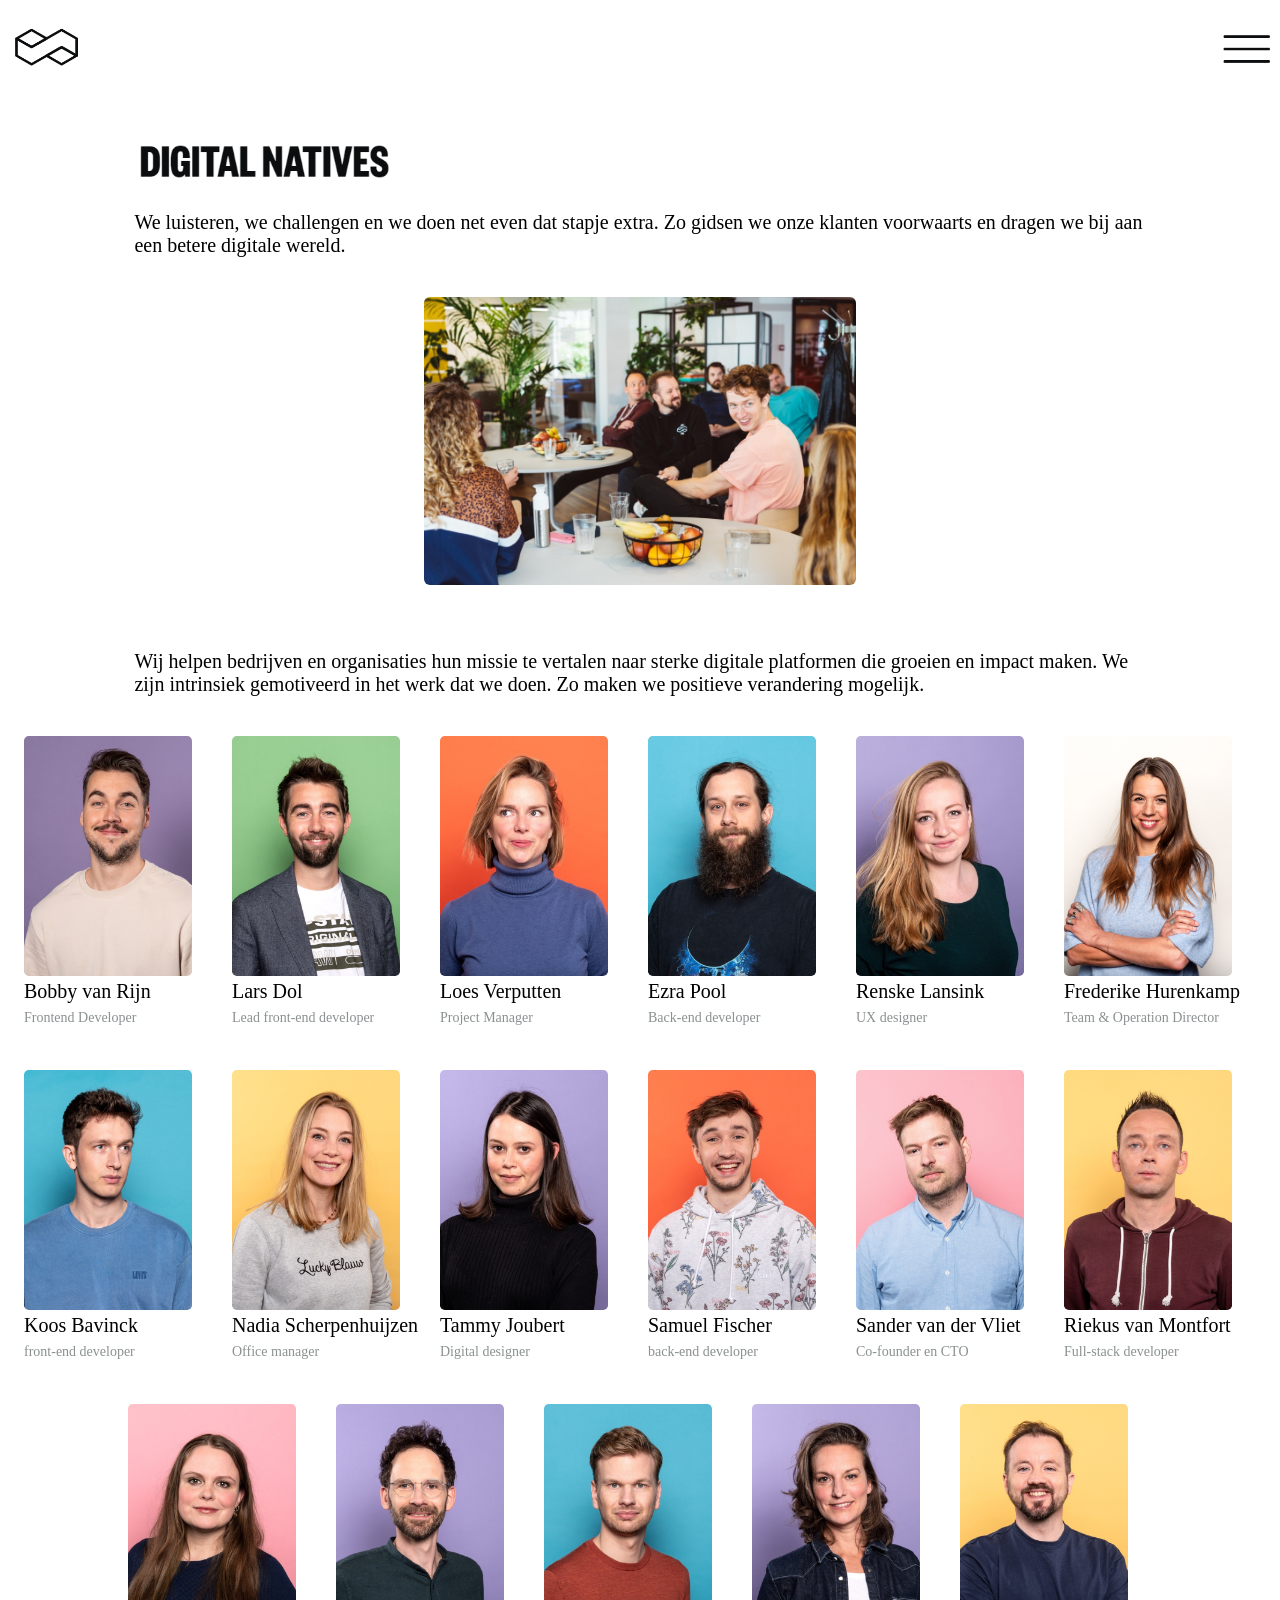
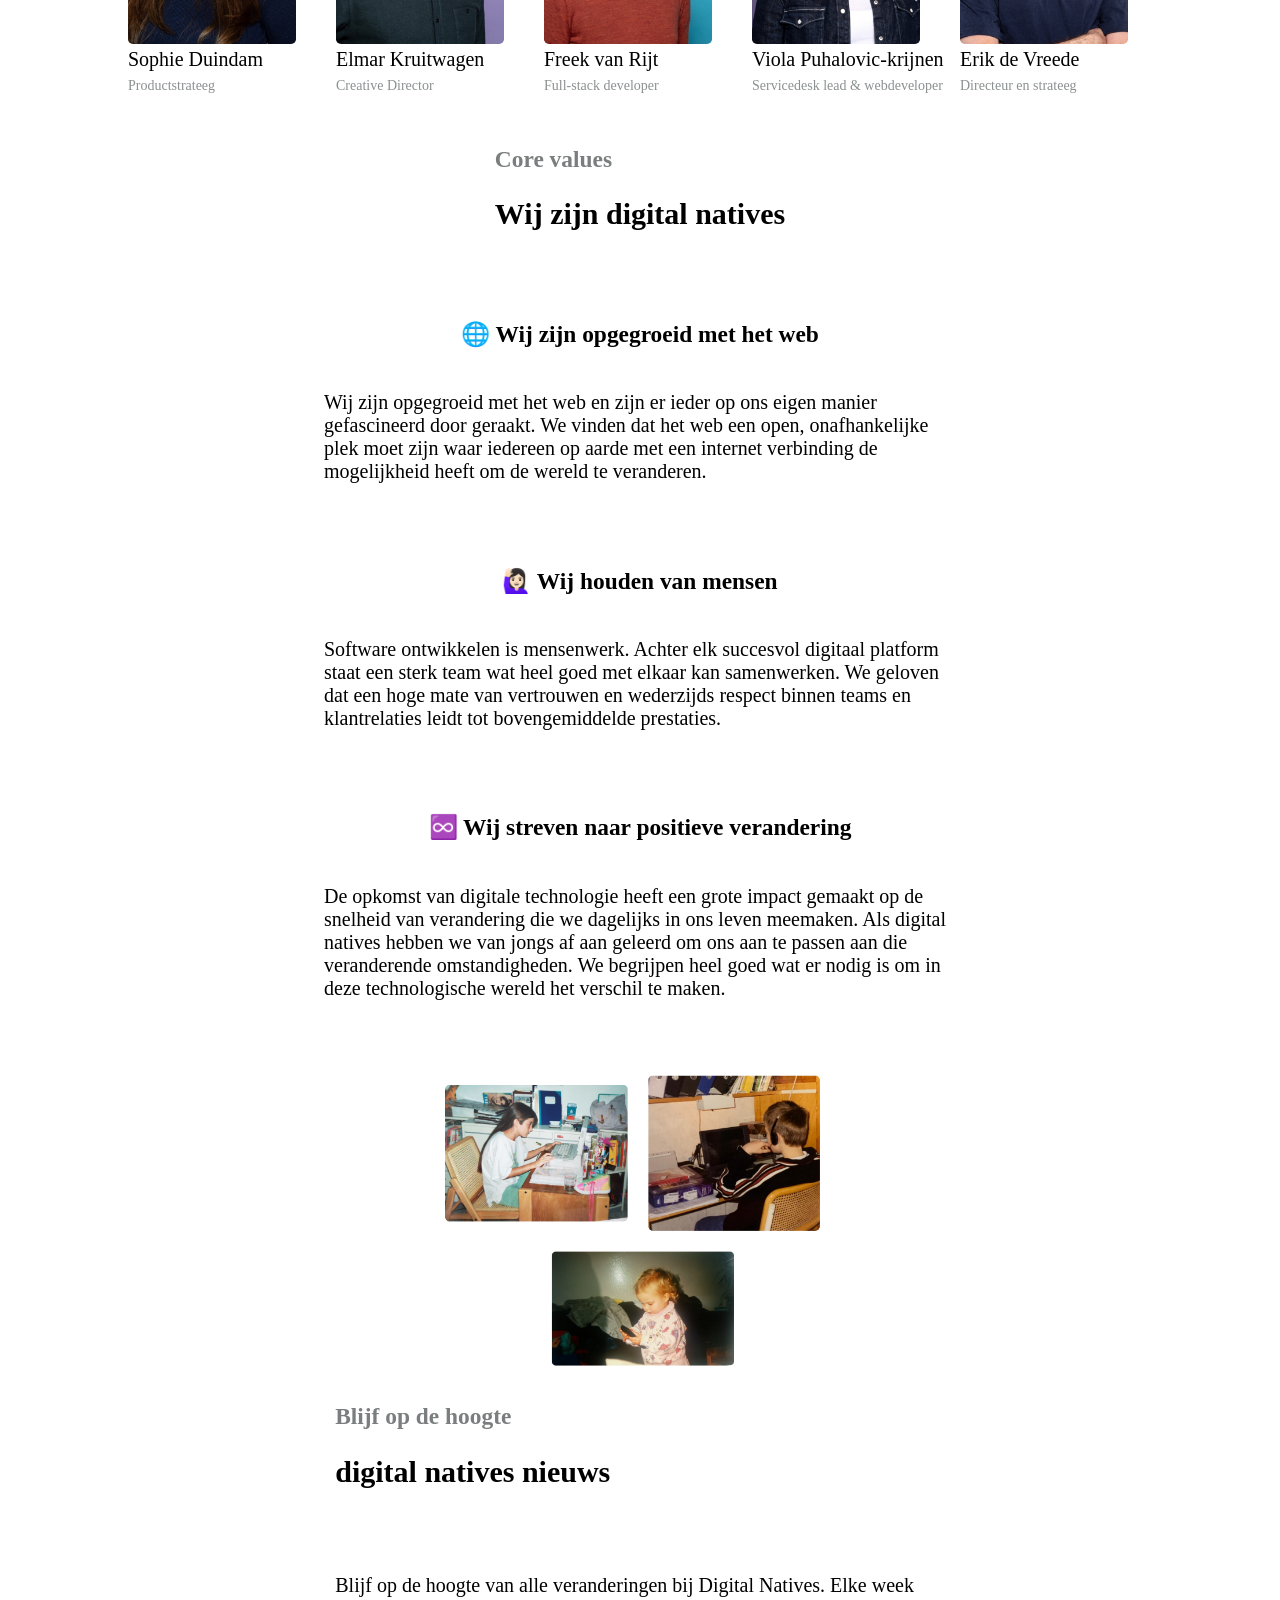
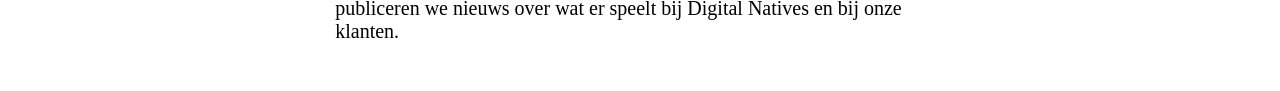
==== commit 06233d2e: "cleaner" ====
--- a/index.html
+++ b/index.html
@@ -1,307 +1,339 @@
 <!DOCTYPE html>
 <html lang="nl">
-<meta charset="UTF-8">
-<meta name="viewport" content="width=device-width,initial-scale=1.0">
-<link rel="stylesheet" href="./style.css">
-
-<head>
+  <meta charset="UTF-8" />
+  <meta name="viewport" content="width=device-width,initial-scale=1.0" />
+  <link rel="stylesheet" href="./style.css" />
+
+  <head>
     <title>Digital natives</title>
-</head>
-
-
-<body>
+  </head>
+
+  <body>
     <header>
-        <div><img class="logo" src="./assets/logo screenshot.png" alt="logo digital natives"></div>
-        <div><img class="hamburger-placeholder" src="./assets/hamburger_placeholder.png" alt="hamburger menu"></div>
+      <div>
+        <img
+          class="logo"
+          src="./assets/logo screenshot.png"
+          alt="logo digital natives"
+        />
+      </div>
+      <div>
+        <img
+          class="hamburger-placeholder"
+          src="./assets/hamburger_placeholder.png"
+          alt="hamburger menu"
+        />
+      </div>
     </header>
 
-    <div> <img class="digital-natives" src="./assets/digital screenshot.png" alt="digital natives"></div>
+    <div>
+      <img
+        class="digital-natives"
+        src="./assets/digital screenshot.png"
+        alt="digital natives"
+      />
+    </div>
     <main>
-    
-
-        <section class="text">We luisteren, we challengen en we doen net even dat stapje extra. Zo gidsen we onze
-            klanten voorwaarts en dragen we bij
-            aan een betere digitale wereld.</section>
-
-        <section class="text">
-            <div><img class="group-img" src="./assets/FINALS_DigitalNatives_©IrisDuvekot_020721_0322_©IrisDuvekot.jpg"
-                    alt="foto van team digital natives"></div>
-        </section>
-
-        <section class="text">Wij helpen bedrijven en organisaties hun missie te vertalen naar sterke digitale
-            platformen die groeien en impact maken.
-            We zijn intrinsiek gemotiveerd in het werk dat we doen. Zo maken we positieve verandering mogelijk.
-        </section>
-
-        <section class="team-container">
-            <div class="team-members">
-                <div class="team-member-card">
-                    <img class="team-member-img" src="./assets/Digital-Natives-Bobby.png"
-                        alt=" foto van Bobby van Rijn">
-                    <div class="team-member-details">
-                        <div class="member-name">Bobby van Rijn</div>
-                        <div class="member-job">Frontend Developer</div>
-                    </div>
-                </div>
-
-                <div class="team-member-card">
-                    <img class="team-member-img" src="./assets/Digital-Natives-Lars-1_2021-06-16-093903_nlkh.jpg"
-                        alt=" foto van Lars Dol">
-                    <div class="team-member-details">
-                        <div class="member-name">Lars Dol</div>
-                        <div class="member-job">Lead front-end developer</div>
-                    </div>
-                </div>
-
-                <div class="team-member-card">
-                    <img class="team-member-img" src="./assets/Digital-Natives-Loes-1_2021-06-16-093930_hazm.jpg"
-                        alt=" foto van Loes Verputten">
-                    <div class="team-member-details">
-                        <div class="member-name">Loes Verputten</div>
-                        <div class="member-job">Project Manager</div>
-                    </div>
-                </div>
-
-                <div class="team-member-card">
-                    <img class="team-member-img" src="./assets/Digital-Natives-Ezra-1_2021-06-16-093507_iihz.jpg"
-                        alt=" foto van Ezra Pool">
-                    <div class="team-member-details">
-                        <div class="member-name">Ezra Pool</div>
-                        <div class="member-job">Back-end developer</div>
-                    </div>
-                </div>
-
-                <div class="team-member-card">
-                    <img class="team-member-img" src="./assets/Digital-Natives-Renske-1_2021-06-16-094002_yfnk.jpg"
-                        alt=" foto van Renske Lansink">
-                    <div class="team-member-details">
-                        <div class="member-name">Renske Lansink</div>
-                        <div class="member-job">UX designer</div>
-                    </div>
-                </div>
-
-                <div class="team-member-card">
-                    <img class="team-member-img"
-                        src="./assets/Digital-Natives-wit_HR_The-Headhshot-Studio_09_2022-04-26-101635_xkws.jpg"
-                        alt=" foto van Frederike Hurenkamp">
-                    <div class="team-member-details">
-                        <div class="member-name">Frederike Hurenkamp</div>
-                        <div class="member-job">Team & Operation Director</div>
-                    </div>
-                </div>
-
-                <div class="team-member-card">
-                    <img class="team-member-img" src="./assets/Digital-Natives-Koos-1_2021-06-16-093821_ylcq.jpg"
-                        alt=" foto van Koos Bavinck">
-                    <div class="team-member-details">
-                        <div class="member-name">Koos Bavinck</div>
-                        <div class="member-job">front-end developer</div>
-                    </div>
-                </div>
-
-                <div class="team-member-card">
-                    <img class="team-member-img" src="./assets/Digital-Natives-Nadia-1_2021-06-16-094638_sgjs.jpg"
-                        alt=" foto van Nadia Scherpenhuijzen">
-                    <div class="team-member-details">
-                        <div class="member-name">Nadia Scherpenhuijzen</div>
-                        <div class="member-job">Office manager</div>
-                    </div>
-                </div>
-
-                <div class="team-member-card">
-                    <img class="team-member-img" src="./assets/Digital-Natives-Tammy-1_2021-06-16-094338_gxsu.jpg"
-                        alt=" foto van Tammy Joubert">
-                    <div class="team-member-details">
-                        <div class="member-name">Tammy Joubert</div>
-                        <div class="member-job">Digital designer</div>
-                    </div>
-                </div>
-
-                <div class="team-member-card">
-                    <img class="team-member-img" src="./assets/Digital-Natives-Samuel-1_2021-06-16-094101_npqp.jpg"
-                        alt=" foto van Samuel Fischer">
-                    <div class="team-member-details">
-                        <div class="member-name">Samuel Fischer</div>
-                        <div class="member-job">back-end developer</div>
-                    </div>
-                </div>
-
-                <div class="team-member-card">
-                    <img class="team-member-img" src="./assets/Digital-Natives-Sander-1_2021-06-16-094133_czfi.jpg"
-                        alt=" foto van Sander van der Vliet">
-                    <div class="team-member-details">
-                        <div class="member-name">Sander van der Vliet</div>
-                        <div class="member-job">Co-founder en CTO</div>
-                    </div>
-                </div>
-
-                <div class="team-member-card">
-                    <img class="team-member-img" src="./assets/Digital-Natives-Riekus-1_2021-06-16-094029_dquk.jpg"
-                        alt=" foto van Riekus van Montfort">
-                    <div class="team-member-details">
-                        <div class="member-name">Riekus van Montfort</div>
-                        <div class="member-job">Full-stack developer</div>
-                    </div>
-                </div>
-
-                <div class="team-member-card">
-                    <img class="team-member-img" src="./assets/Digital-Natives-Sophie-1_2021-06-16-094238_hgxa.jpg"
-                        alt=" foto van Sophie Duindam">
-                    <div class="team-member-details">
-                        <div class="member-name">Sophie Duindam</div>
-                        <div class="member-job">Productstrateeg</div>
-                    </div>
-                </div>
-
-                <div class="team-member-card">
-                    <img class="team-member-img" src="./assets/Digital-Natives-Elmar-1_2021-06-16-093217_pbvo.jpg"
-                        alt=" foto van Elmar Kruitwagen">
-                    <div class="team-member-details">
-                        <div class="member-name">Elmar Kruitwagen</div>
-                        <div class="member-job">Creative Director</div>
-                    </div>
-                </div>
-
-                <div class="team-member-card">
-                    <img class="team-member-img" src="./assets/Digital-Natives-Freek-1_2021-06-16-093606_eddi.jpg"
-                        alt=" foto van Freek van Rijt">
-                    <div class="team-member-details">
-                        <div class="member-name">Freek van Rijt</div>
-                        <div class="member-job">Full-stack developer</div>
-                    </div>
-                </div>
-
-                <div class="team-member-card">
-                    <img class="team-member-img" src="./assets/Digital-Natives-Viola-1_2021-06-16-094502_kpjb.jpg"
-                        alt=" foto van Viola Puhalovic-krijnen">
-                    <div class="team-member-details">
-                        <div class="member-name">Viola Puhalovic-krijnen</div>
-                        <div class="member-job">Servicedesk lead & webdeveloper</div>
-                    </div>
-                </div>
-
-                <div class="team-member-card">
-                    <img class="team-member-img" src="./assets/Digital-Natives-Erik-1_2021-06-16-093453_pjyn.jpg"
-                        alt=" foto van Erik de Vreede">
-                    <div class="team-member-details">
-                        <div class="member-name">Erik de Vreede</div>
-                        <div class="member-job">Directeur en strateeg</div>
-                    </div>
-                </div>
-
-            </div>
-            <!-- take a picture -->
-            <!-- <video id="video" height="200" autoplay></video>
+      <section class="text">
+        We luisteren, we challengen en we doen net even dat stapje extra. Zo
+        gidsen we onze klanten voorwaarts en dragen we bij aan een betere
+        digitale wereld.
+      </section>
+
+      <section class="text">
+        <div>
+          <img
+            class="group-img"
+            src="./assets/FINALS_DigitalNatives_©IrisDuvekot_020721_0322_©IrisDuvekot.jpg"
+            alt="foto van team digital natives"
+          />
+        </div>
+      </section>
+
+      <section class="text">
+        Wij helpen bedrijven en organisaties hun missie te vertalen naar sterke
+        digitale platformen die groeien en impact maken. We zijn intrinsiek
+        gemotiveerd in het werk dat we doen. Zo maken we positieve verandering
+        mogelijk.
+      </section>
+
+      <section class="team-container">
+        <div class="team-members">
+          <div class="team-member-card">
+            <img
+              class="team-member-img"
+              src="./assets/Digital-Natives-Bobby.png"
+              alt=" foto van Bobby van Rijn"
+            />
+            <div class="team-member-details">
+              <div class="member-name">Bobby van Rijn</div>
+              <div class="member-job">Frontend Developer</div>
+            </div>
+          </div>
+
+          <div class="team-member-card">
+            <img
+              class="team-member-img"
+              src="./assets/Digital-Natives-Lars-1_2021-06-16-093903_nlkh.jpg"
+              alt=" foto van Lars Dol"
+            />
+            <div class="team-member-details">
+              <div class="member-name">Lars Dol</div>
+              <div class="member-job">Lead front-end developer</div>
+            </div>
+          </div>
+
+          <div class="team-member-card">
+            <img
+              class="team-member-img"
+              src="./assets/Digital-Natives-Loes-1_2021-06-16-093930_hazm.jpg"
+              alt=" foto van Loes Verputten"
+            />
+            <div class="team-member-details">
+              <div class="member-name">Loes Verputten</div>
+              <div class="member-job">Project Manager</div>
+            </div>
+          </div>
+
+          <div class="team-member-card">
+            <img
+              class="team-member-img"
+              src="./assets/Digital-Natives-Ezra-1_2021-06-16-093507_iihz.jpg"
+              alt=" foto van Ezra Pool"
+            />
+            <div class="team-member-details">
+              <div class="member-name">Ezra Pool</div>
+              <div class="member-job">Back-end developer</div>
+            </div>
+          </div>
+
+          <div class="team-member-card">
+            <img
+              class="team-member-img"
+              src="./assets/Digital-Natives-Renske-1_2021-06-16-094002_yfnk.jpg"
+              alt=" foto van Renske Lansink"
+            />
+            <div class="team-member-details">
+              <div class="member-name">Renske Lansink</div>
+              <div class="member-job">UX designer</div>
+            </div>
+          </div>
+
+          <div class="team-member-card">
+            <img
+              class="team-member-img"
+              src="./assets/Digital-Natives-wit_HR_The-Headhshot-Studio_09_2022-04-26-101635_xkws.jpg"
+              alt=" foto van Frederike Hurenkamp"
+            />
+            <div class="team-member-details">
+              <div class="member-name">Frederike Hurenkamp</div>
+              <div class="member-job">Team & Operation Director</div>
+            </div>
+          </div>
+
+          <div class="team-member-card">
+            <img
+              class="team-member-img"
+              src="./assets/Digital-Natives-Koos-1_2021-06-16-093821_ylcq.jpg"
+              alt=" foto van Koos Bavinck"
+            />
+            <div class="team-member-details">
+              <div class="member-name">Koos Bavinck</div>
+              <div class="member-job">front-end developer</div>
+            </div>
+          </div>
+
+          <div class="team-member-card">
+            <img
+              class="team-member-img"
+              src="./assets/Digital-Natives-Nadia-1_2021-06-16-094638_sgjs.jpg"
+              alt=" foto van Nadia Scherpenhuijzen"
+            />
+            <div class="team-member-details">
+              <div class="member-name">Nadia Scherpenhuijzen</div>
+              <div class="member-job">Office manager</div>
+            </div>
+          </div>
+
+          <div class="team-member-card">
+            <img
+              class="team-member-img"
+              src="./assets/Digital-Natives-Tammy-1_2021-06-16-094338_gxsu.jpg"
+              alt=" foto van Tammy Joubert"
+            />
+            <div class="team-member-details">
+              <div class="member-name">Tammy Joubert</div>
+              <div class="member-job">Digital designer</div>
+            </div>
+          </div>
+
+          <div class="team-member-card">
+            <img
+              class="team-member-img"
+              src="./assets/Digital-Natives-Samuel-1_2021-06-16-094101_npqp.jpg"
+              alt=" foto van Samuel Fischer"
+            />
+            <div class="team-member-details">
+              <div class="member-name">Samuel Fischer</div>
+              <div class="member-job">back-end developer</div>
+            </div>
+          </div>
+
+          <div class="team-member-card">
+            <img
+              class="team-member-img"
+              src="./assets/Digital-Natives-Sander-1_2021-06-16-094133_czfi.jpg"
+              alt=" foto van Sander van der Vliet"
+            />
+            <div class="team-member-details">
+              <div class="member-name">Sander van der Vliet</div>
+              <div class="member-job">Co-founder en CTO</div>
+            </div>
+          </div>
+
+          <div class="team-member-card">
+            <img
+              class="team-member-img"
+              src="./assets/Digital-Natives-Riekus-1_2021-06-16-094029_dquk.jpg"
+              alt=" foto van Riekus van Montfort"
+            />
+            <div class="team-member-details">
+              <div class="member-name">Riekus van Montfort</div>
+              <div class="member-job">Full-stack developer</div>
+            </div>
+          </div>
+
+          <div class="team-member-card">
+            <img
+              class="team-member-img"
+              src="./assets/Digital-Natives-Sophie-1_2021-06-16-094238_hgxa.jpg"
+              alt=" foto van Sophie Duindam"
+            />
+            <div class="team-member-details">
+              <div class="member-name">Sophie Duindam</div>
+              <div class="member-job">Productstrateeg</div>
+            </div>
+          </div>
+
+          <div class="team-member-card">
+            <img
+              class="team-member-img"
+              src="./assets/Digital-Natives-Elmar-1_2021-06-16-093217_pbvo.jpg"
+              alt=" foto van Elmar Kruitwagen"
+            />
+            <div class="team-member-details">
+              <div class="member-name">Elmar Kruitwagen</div>
+              <div class="member-job">Creative Director</div>
+            </div>
+          </div>
+
+          <div class="team-member-card">
+            <img
+              class="team-member-img"
+              src="./assets/Digital-Natives-Freek-1_2021-06-16-093606_eddi.jpg"
+              alt=" foto van Freek van Rijt"
+            />
+            <div class="team-member-details">
+              <div class="member-name">Freek van Rijt</div>
+              <div class="member-job">Full-stack developer</div>
+            </div>
+          </div>
+
+          <div class="team-member-card">
+            <img
+              class="team-member-img"
+              src="./assets/Digital-Natives-Viola-1_2021-06-16-094502_kpjb.jpg"
+              alt=" foto van Viola Puhalovic-krijnen"
+            />
+            <div class="team-member-details">
+              <div class="member-name">Viola Puhalovic-krijnen</div>
+              <div class="member-job">Servicedesk lead & webdeveloper</div>
+            </div>
+          </div>
+
+          <div class="team-member-card">
+            <img
+              class="team-member-img"
+              src="./assets/Digital-Natives-Erik-1_2021-06-16-093453_pjyn.jpg"
+              alt=" foto van Erik de Vreede"
+            />
+            <div class="team-member-details">
+              <div class="member-name">Erik de Vreede</div>
+              <div class="member-job">Directeur en strateeg</div>
+            </div>
+          </div>
+        </div>
+        <!-- take a picture -->
+        <!-- <video id="video" height="200" autoplay></video>
             <button id="snap">take a photo</button>
             <canvas id="canvas" data-hidden="true" width="640" height="480"></canvas> -->
-
-
-
-
-
-
-        </section>
-
-        <section class="text2">
-            <div>
-                <h3 class="grey">Core values</h3>
-                <h2>Wij zijn digital natives</h2>
-            </div>
-        </section>
-
-        <section class="text2">
-
-            <h3>🌐 Wij zijn opgegroeid met het web</h3>
-            <p> Wij zijn opgegroeid met het web en zijn er ieder op ons eigen manier gefascineerd door geraakt. We
-                vinden dat
-                het web
-                een open, onafhankelijke plek moet zijn waar iedereen op aarde met een internet verbinding de
-                mogelijkheid heeft
-                om de
-                wereld te veranderen.</p>
-
-        </section>
-
-        <section class="text2">
-            <h3>🙋🏻‍♀️ Wij houden van mensen</h3>
-            <p>Software ontwikkelen is mensenwerk. Achter elk succesvol digitaal platform staat een sterk team wat heel
-                goed met
-                elkaar
-                kan samenwerken. We geloven dat een hoge mate van vertrouwen en wederzijds respect binnen teams en
-                klantrelaties
-                leidt
-                tot bovengemiddelde prestaties.</p>
-
-        </section>
-
-        <section class="text2">
-            <h3>♾️ Wij streven naar positieve verandering</h3>
-
-            <p>De opkomst van digitale technologie heeft een grote impact gemaakt op de snelheid van verandering die we
-                dagelijks in
-                ons leven meemaken. Als digital natives hebben we van jongs af aan geleerd om ons aan te passen aan die
-                veranderende
-                omstandigheden. We begrijpen heel goed wat er nodig is om in deze technologische wereld het verschil te
-                maken.
-            </p>
-
-
-        </section>
-
-            <img class="display-imgs" src="./assets/placeholder_img.png" alt="collectie retro fotos">
-
-        <section>
-            <div>
-                <h3 class="grey">Blijf op de hoogte</h3>
-                <h2>digital natives nieuws</h2>
-            </div>
-
-            <p>Blijf op de hoogte van alle veranderingen bij Digital Natives. Elke week publiceren we nieuws over wat er
-                speelt bij
-                Digital Natives en bij onze klanten.</p>
-
-            <a href="https://www.digitalnatives.nl/magazine/articles/digital-natives">Ontdek alle updates</a>
-
-        </section>
-
-        <section class="list-news">
-            <ul class="news-list">
-                <li class="li-news"><a
-                        href="https://www.digitalnatives.nl/magazine/inclusie-op-het-web-tijdens-adnight">
-                        <img class="img-links" src="./assets/Adnight-UX-.jpg" alt="img link" <h4>UX Treasure Hunt -
-                        Inclusie op het web tijdens Adnight
-                        </h4>
-                        <p>Digital Natives nieuws</p>
-                    </a></li>
-                <li><a href="https://www.digitalnatives.nl/magazine/inclusie-op-het-web-tijdens-adnight">
-                        <img class="img-links" src="./assets/Adnight-Digital-Natives-Mission-Possible.jpg"
-                            alt="img link" <h4>UX Treasure Hunt - Inclusie op het web tijdens Adnight
-                        </h4>
-                        <p>Digital Natives nieuws</p>
-                    </a></li>
-                <li><a href="https://www.digitalnatives.nl/magazine/inclusie-op-het-web-tijdens-adnight">
-                        <img class="img-links" src="./assets/Krauthammer.png" alt="img link" <h4>UX Treasure Hunt -
-                        Inclusie op het web tijdens Adnight
-                        </h4>
-                        <p>Digital Natives nieuws</p>
-                    </a></li>
-            </ul>
-        </section>
-
-        <section class="contact-informations">
-            <h2>Duurzame relaties beginnen altijd met een goed gesprek</h2>
-            <p>Digital Natives is een agency gespecialiseerd in het maken van digitale platforms die groeien en impact
-                leveren.
-
-            <p> Geïnteresseerd? Bel ons op +31 (020)3330880 of stuur een e-mail naar newprojects@digitalnatives.nl.</p>
-            </p>
-        </section>
-
+      </section>
+
+      <section class="text2">
+        <div>
+          <h3 class="grey">Core values</h3>
+          <h2>Wij zijn digital natives</h2>
+        </div>
+      </section>
+
+      <section class="text2">
+        <h3>🌐 Wij zijn opgegroeid met het web</h3>
+        <p>
+          Wij zijn opgegroeid met het web en zijn er ieder op ons eigen manier
+          gefascineerd door geraakt. We vinden dat het web een open,
+          onafhankelijke plek moet zijn waar iedereen op aarde met een internet
+          verbinding de mogelijkheid heeft om de wereld te veranderen.
+        </p>
+      </section>
+
+      <section class="text2">
+        <h3>🙋🏻‍♀️ Wij houden van mensen</h3>
+        <p>
+          Software ontwikkelen is mensenwerk. Achter elk succesvol digitaal
+          platform staat een sterk team wat heel goed met elkaar kan
+          samenwerken. We geloven dat een hoge mate van vertrouwen en wederzijds
+          respect binnen teams en klantrelaties leidt tot bovengemiddelde
+          prestaties.
+        </p>
+      </section>
+
+      <section class="text2">
+        <h3>♾️ Wij streven naar positieve verandering</h3>
+
+        <p>
+          De opkomst van digitale technologie heeft een grote impact gemaakt op
+          de snelheid van verandering die we dagelijks in ons leven meemaken.
+          Als digital natives hebben we van jongs af aan geleerd om ons aan te
+          passen aan die veranderende omstandigheden. We begrijpen heel goed wat
+          er nodig is om in deze technologische wereld het verschil te maken.
+        </p>
+      </section>
+
+      <img
+        class="display-imgs"
+        src="./assets/placeholder_img.png"
+        alt="collectie retro fotos"
+      />
+
+      <section>
+        <div class="text2">
+          <h3 class="grey">Blijf op de hoogte</h3>
+          <h2>digital natives nieuws</h2>
+        </div>
+
+        <p class="text2">
+          Blijf op de hoogte van alle veranderingen bij Digital Natives. Elke
+          week publiceren we nieuws over wat er speelt bij Digital Natives en
+          bij onze klanten.
+        </p>
+
+        <a
+          href="https://www.digitalnatives.nl/magazine/articles/digital-natives"
+        ></a>
+      </section>
     </main>
 
-    <footer>
-
-    </footer>
+    <footer></footer>
     <script src="./main.js"></script>
-
-</body>+  </body>
+</html>
--- a/style.css
+++ b/style.css
@@ -57,10 +57,10 @@
     opacity: 1;
     font-size: 20px;
     margin-bottom: 2em;
-    transition: all 360ms ease-out;
+    transition: all 300ms ease-out;
     transition: transform 0.7s cubic-bezier(0.68, -0.6, 0.32, 1.6);
     transform: translateY(100%);
-    width: 70%;
+    width: 50%;
 }
 
 .show {
@@ -160,36 +160,5 @@
 }
 
 
-.news-list {
-    display: flex;
-    flex-direction: column;
-    width: 20em;
-    list-style: none;
-}
-
-.li-news {
-    display: flex;
-    flex-direction: row;
-}
-
-.li-news a {
-    text-decoration: none;
-}
-
-.img-links {
-    height: 10em;
-    width: auto;
-}
 
 
-
-.contact-informations {
-    background-color: rgb(255, 255, 112);
-    height: 18em;
-    margin-bottom: 6em;
-    margin-top: 2em;
-    height: 15rem;
-    width: auto;
-}
-
-
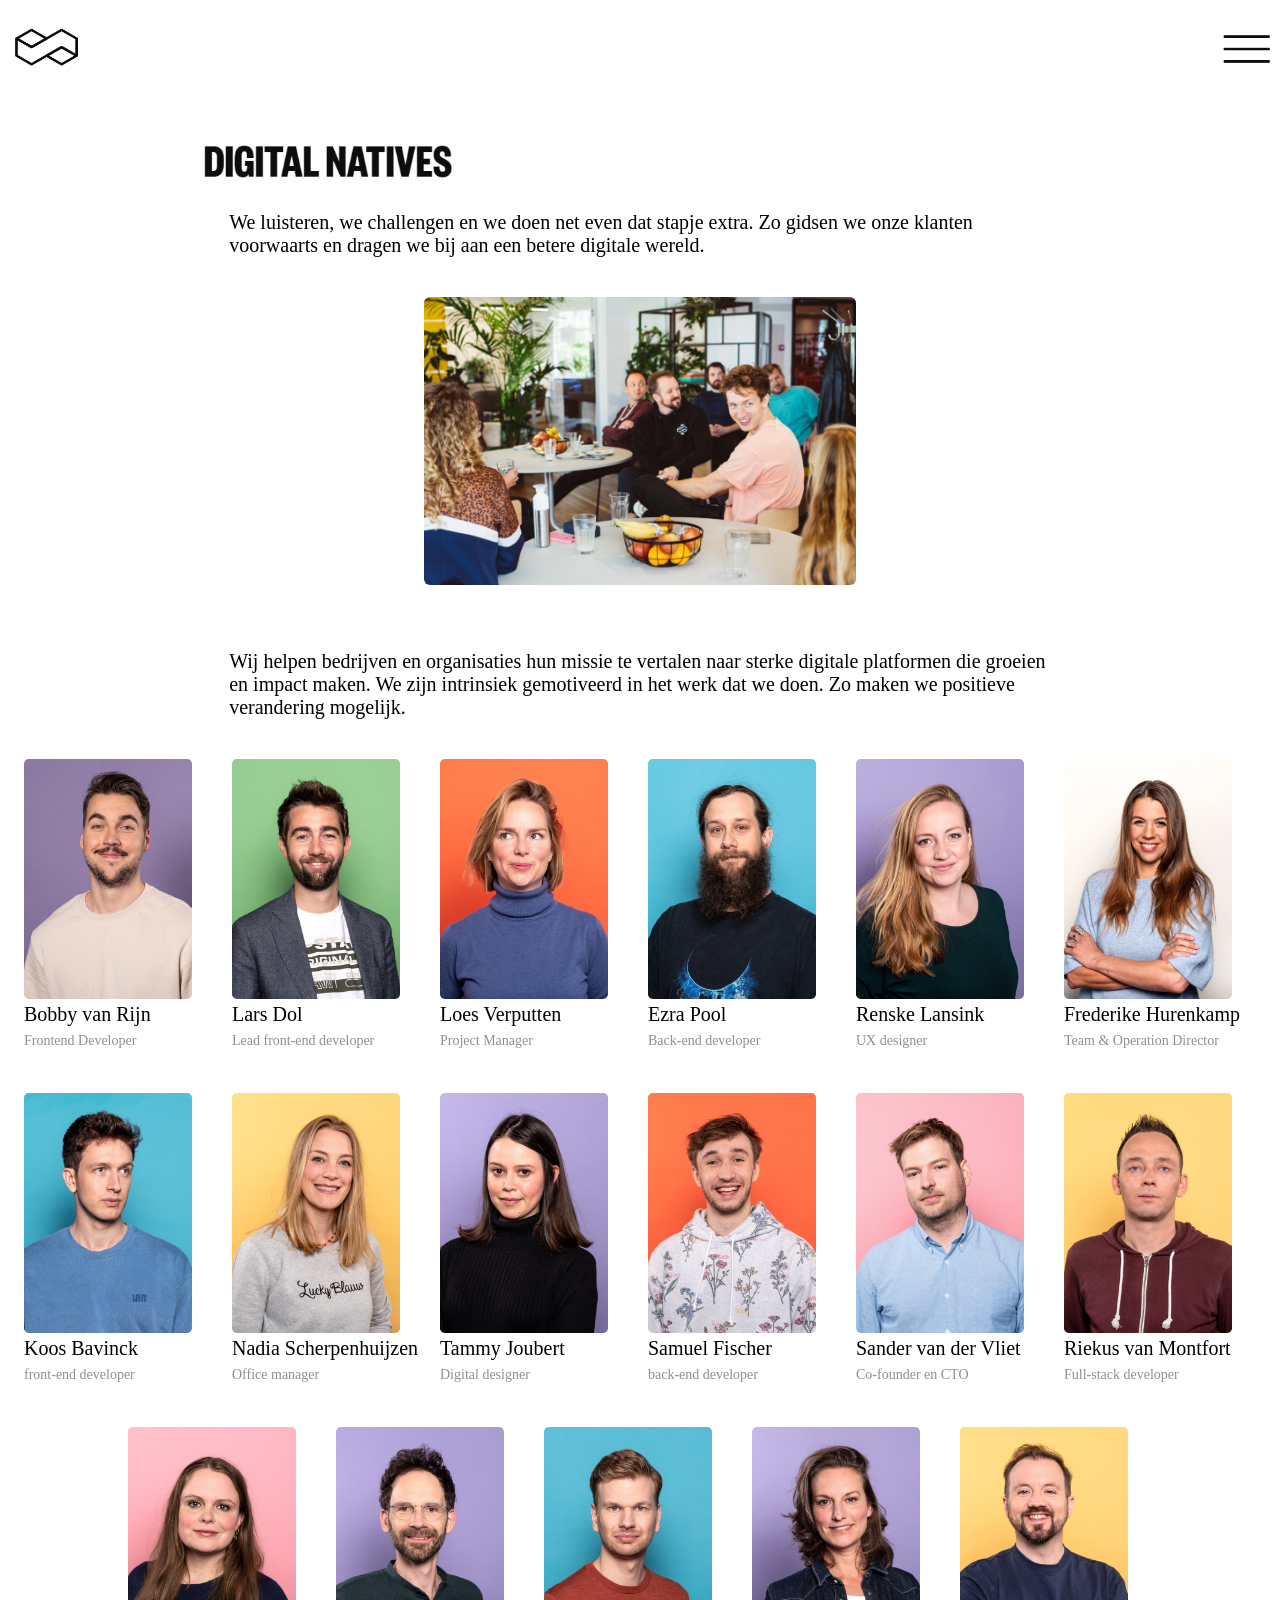
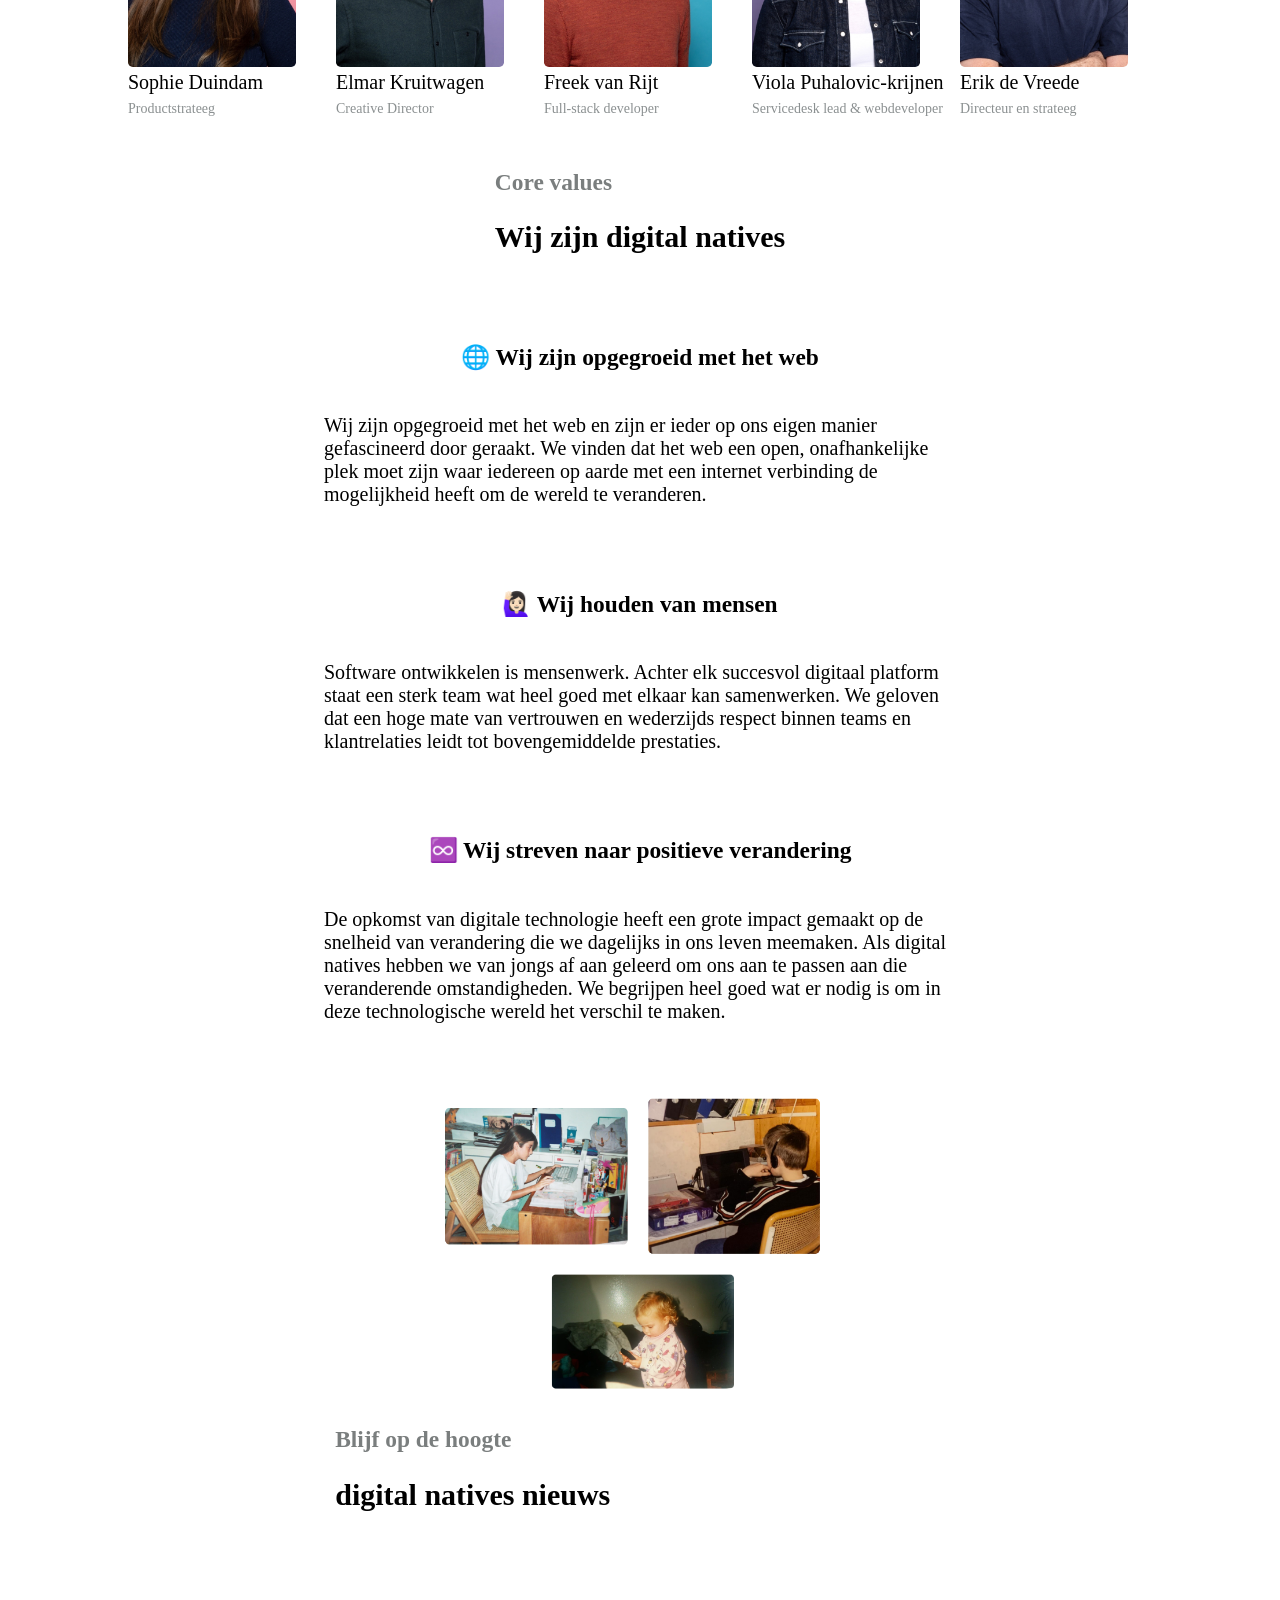
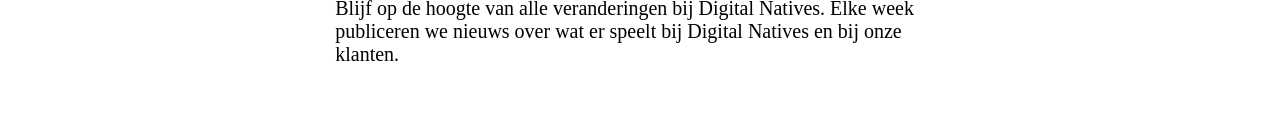
==== commit 73afc852: ".." ====
--- a/index.html
+++ b/index.html
@@ -265,8 +265,13 @@
         </div>
         <!-- take a picture -->
         <!-- <video id="video" height="200" autoplay></video>
-            <button id="snap">take a photo</button>
-            <canvas id="canvas" data-hidden="true" width="640" height="480"></canvas> -->
+        <button id="snap">take a photo</button>
+        <canvas
+          id="canvas"
+          data-hidden="true"
+          width="640"
+          height="480"
+        ></canvas> -->
       </section>
 
       <section class="text2">
--- a/style.css
+++ b/style.css
@@ -1,10 +1,9 @@
-
-:root
 
 
 body {
     font-family: 'Gill Sans', 'Gill Sans MT';
 }
+
 
 header {
     display: flex;
@@ -30,7 +29,7 @@
     height: 3.7rem;
     margin-top: 2em;
     margin-bottom: 1em;
-    margin-left: 10%;
+    margin-left: 15%;
 }
 
 main{
@@ -39,10 +38,11 @@
      justify-content: center;
     align-items: center;
 }
+
 .text {
     font-size: 20px;
     margin-bottom: 2em;
-    width: 80%;
+    width: 65%;
 
 }
 
